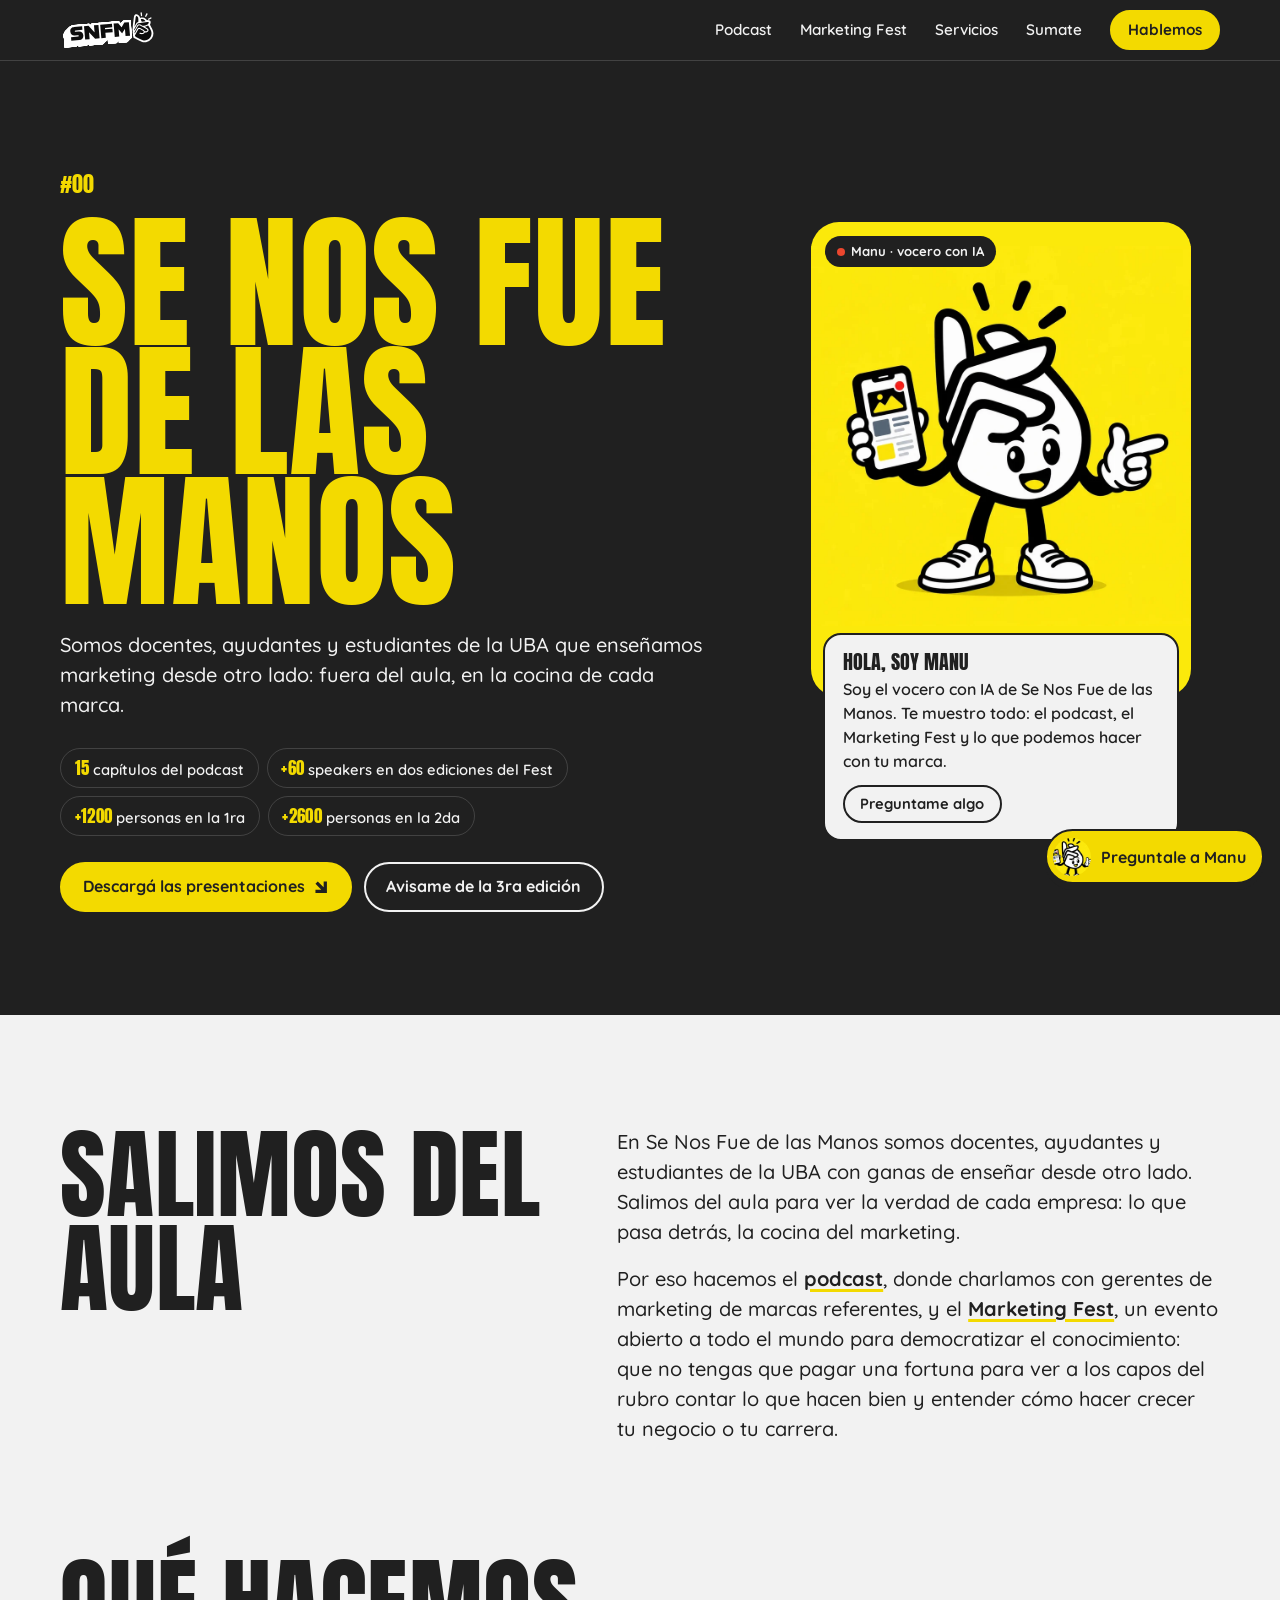
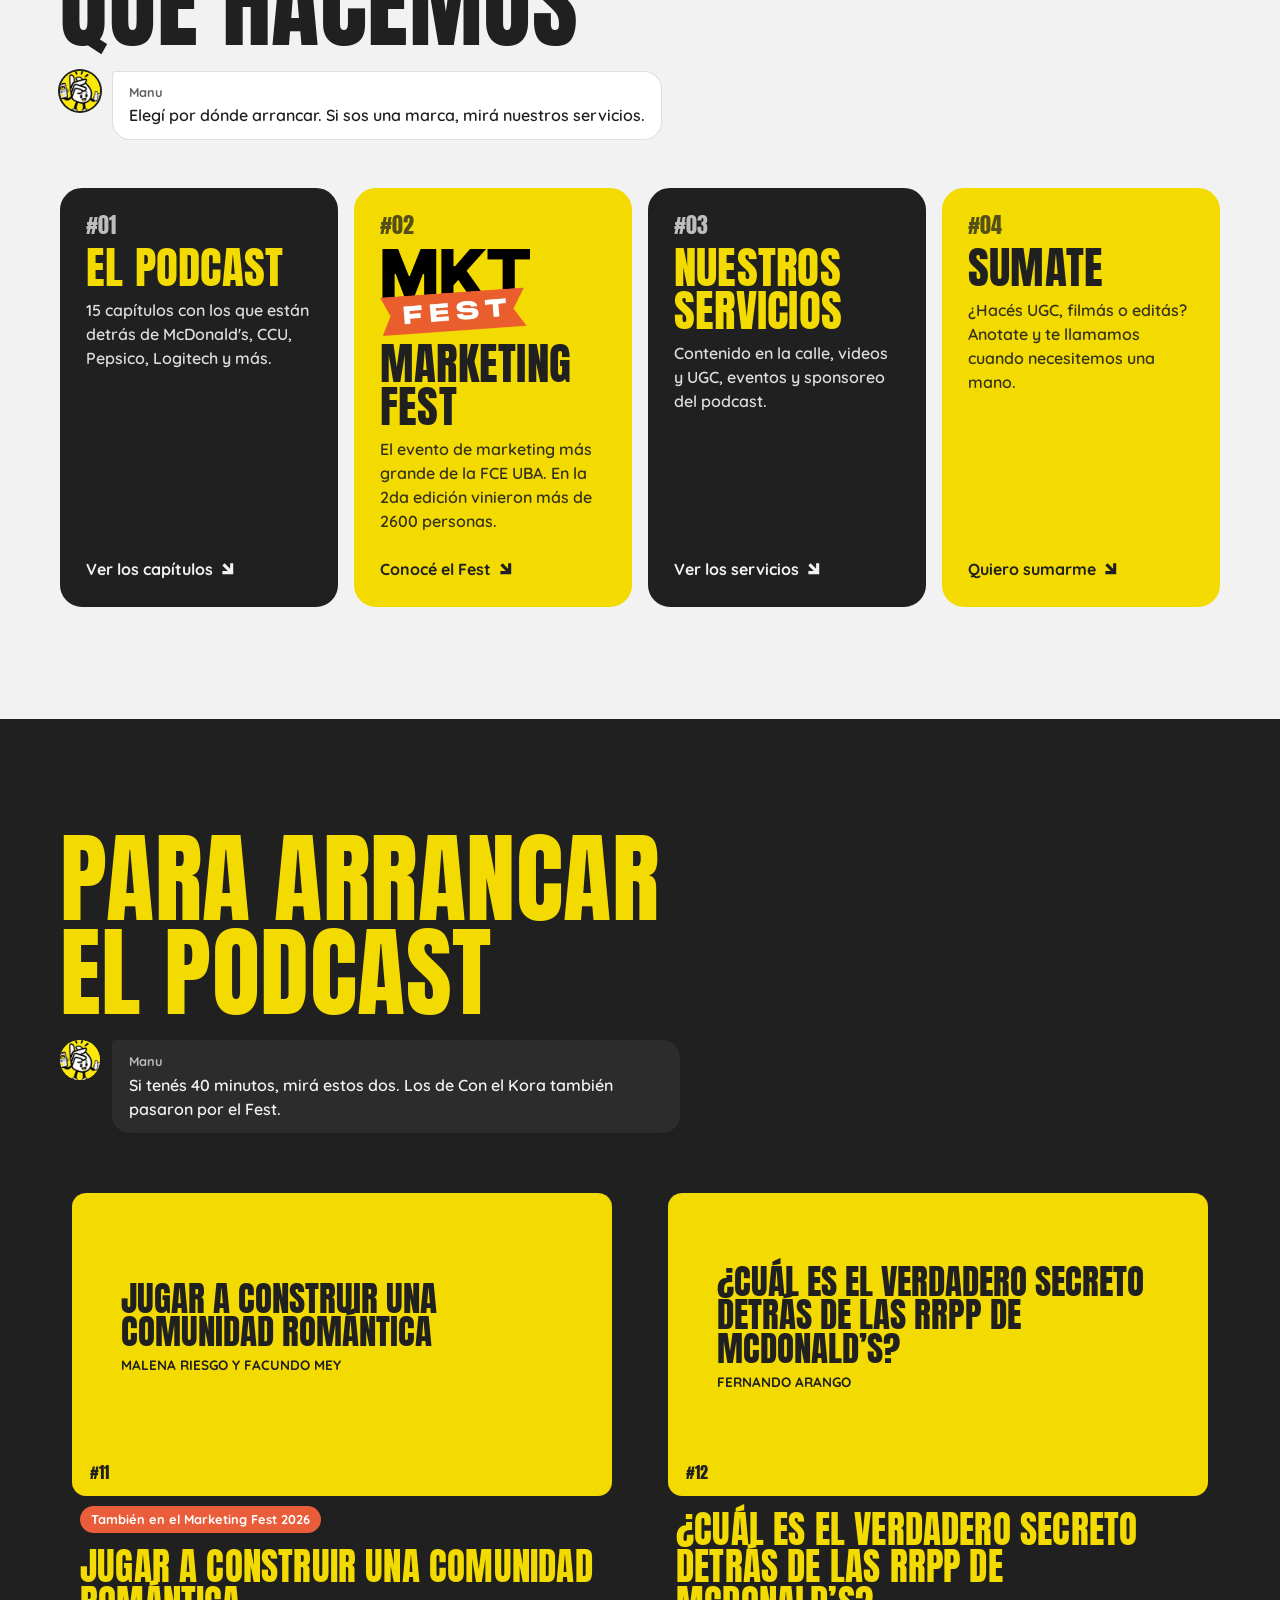
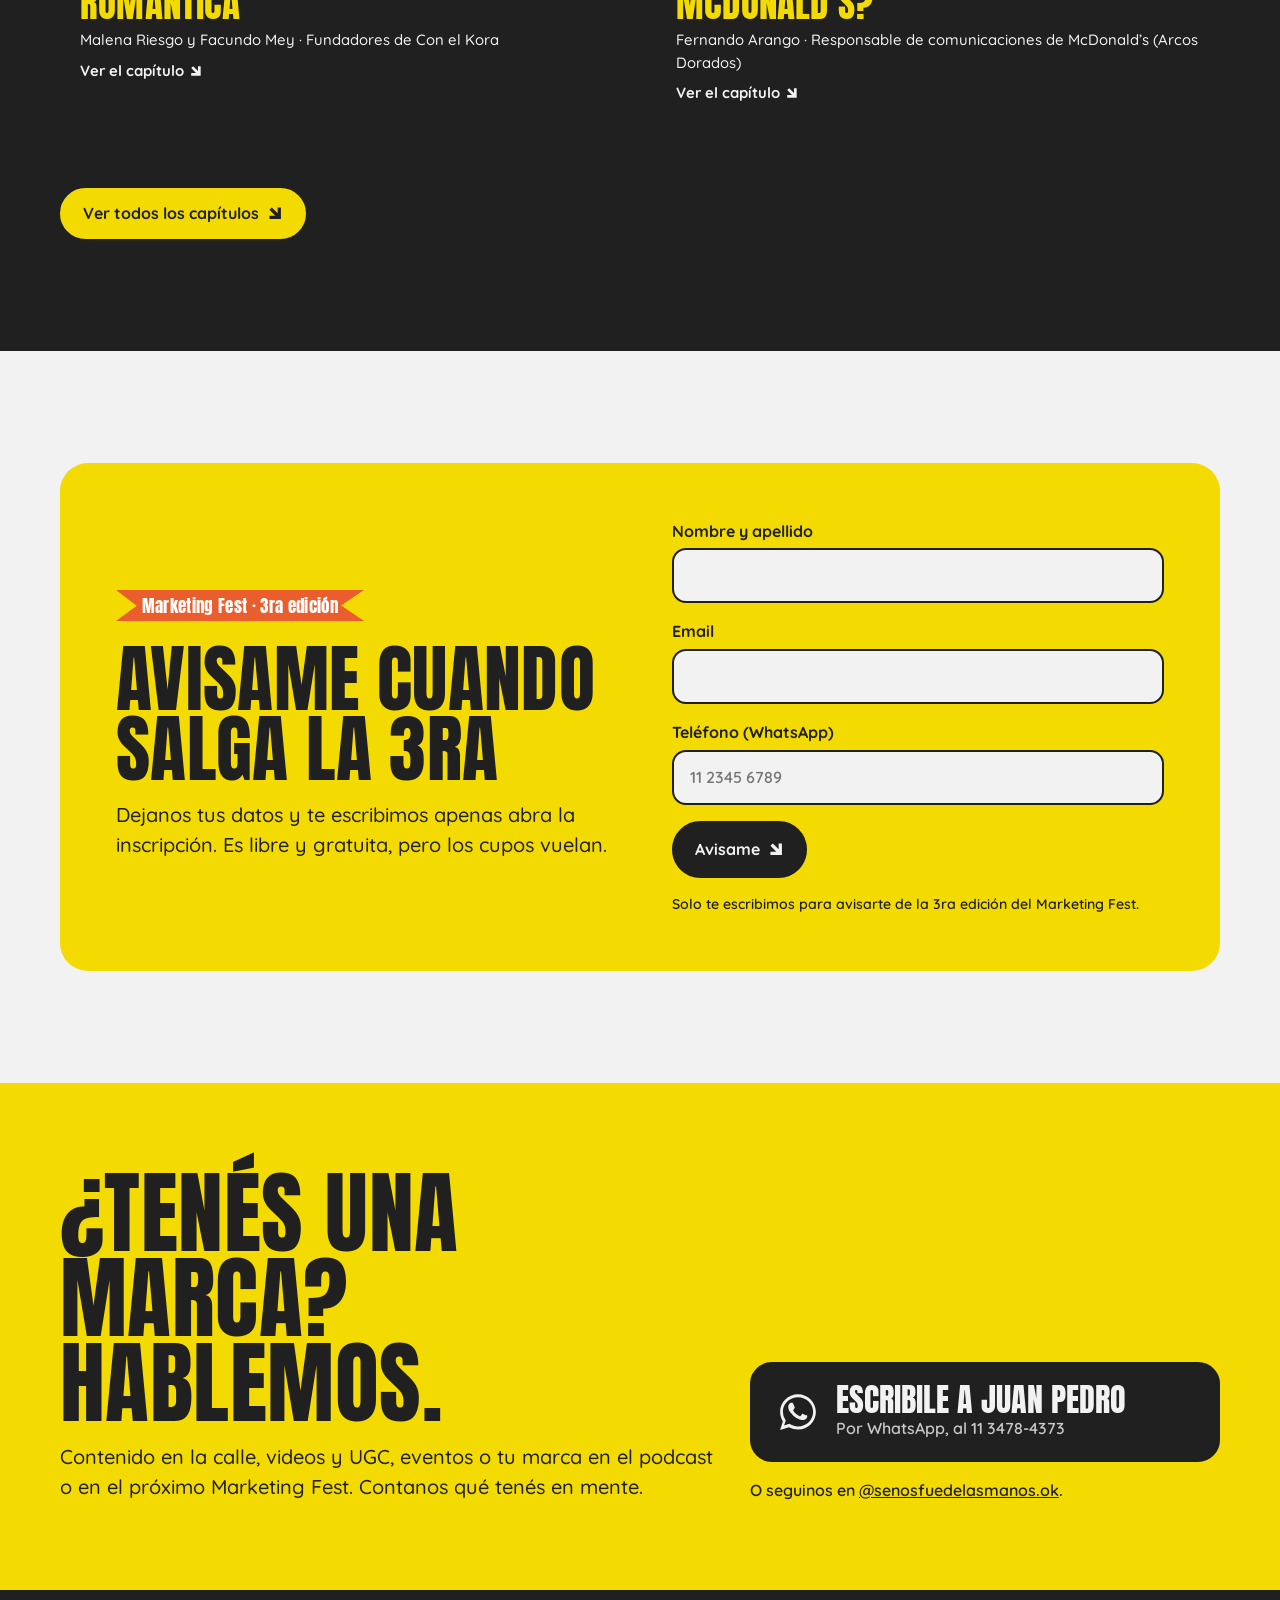
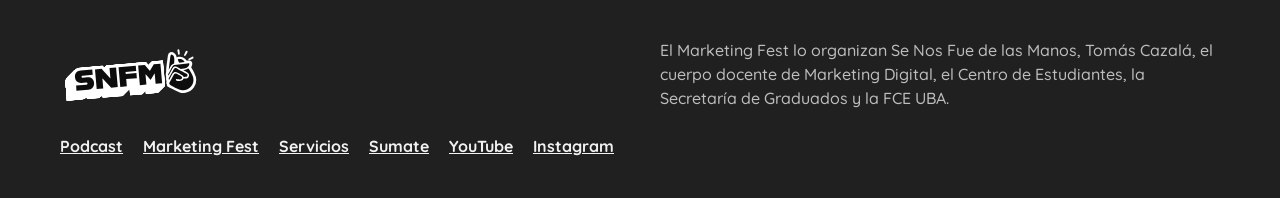
==== index.html @ a0da55f8 "Usar el logo nuevo y los recursos gráficos del Marketing Fest en buena calidad Logo horizontal y com" ====
<!DOCTYPE html>
<html lang="es-AR">
<head>
<!-- Google Tag Manager -->
<script>(function(w,d,s,l,i){w[l]=w[l]||[];w[l].push({'gtm.start':
new Date().getTime(),event:'gtm.js'});var f=d.getElementsByTagName(s)[0],
j=d.createElement(s),dl=l!='dataLayer'?'&l='+l:'';j.async=true;j.src=
'https://www.googletagmanager.com/gtm.js?id='+i+dl;f.parentNode.insertBefore(j,f);
})(window,document,'script','dataLayer','GTM-5Z65GSRG');</script>
<!-- End Google Tag Manager -->
<meta charset="utf-8">
<meta name="viewport" content="width=device-width, initial-scale=1, viewport-fit=cover">
<title>Se Nos Fue de las Manos · Podcast de marketing, Marketing Fest y contenido para marcas</title>
<meta name="description" content="Docentes, ayudantes y estudiantes de la UBA que enseñamos marketing fuera del aula: un podcast con gerentes de marcas referentes, el Marketing Fest libre y gratuito y contenido para marcas. Descargá las presentaciones del Marketing Fest 2026.">
<meta property="og:type" content="website">
<meta property="og:site_name" content="Se Nos Fue de las Manos">
<meta property="og:locale" content="es_AR">
<meta property="og:title" content="Se Nos Fue de las Manos · Podcast de marketing, Marketing Fest y contenido para marcas">
<meta property="og:description" content="Docentes, ayudantes y estudiantes de la UBA que enseñamos marketing fuera del aula: un podcast con gerentes de marcas referentes, el Marketing Fest libre y gratuito y contenido para marcas. Descargá las presentaciones del Marketing Fest 2026.">
<meta property="og:image" content="assets/img/ed1/01.jpg">
<meta name="twitter:card" content="summary_large_image">
<meta name="theme-color" content="#202020">
<link rel="icon" type="image/png" href="favicon.png">
<link rel="apple-touch-icon" href="apple-touch-icon.png">
<link rel="preconnect" href="https://fonts.googleapis.com">
<link rel="preconnect" href="https://fonts.gstatic.com" crossorigin>
<link href="https://fonts.googleapis.com/css2?family=Anton&family=Quicksand:wght@500;600;700&display=swap" rel="stylesheet">
<link rel="stylesheet" href="assets/site.css">
<script type="application/ld+json">{"@context":"https://schema.org","@type":"Organization","name":"Se Nos Fue de las Manos","alternateName":"SNFM","description":"Docentes, ayudantes y estudiantes de la UBA que enseñan marketing fuera del aula: podcast con gerentes de marketing de marcas referentes y el Marketing Fest, libre y gratuito.","sameAs":["https://www.youtube.com/@SeNosFueDeLasManos","https://www.instagram.com/senosfuedelasmanos.ok/"]}</script>
<script>(function(){var m={inscripcion:'descargas','el-fest':'',speakers:'descargas',cronograma:'descargas',preguntas:'',sponsors:'gracias'},h=location.hash.slice(1);
if(h in m){location.replace('marketing-fest/2026/'+(m[h]?'#'+m[h]:''));}else if(h==='primera-edicion'){location.replace('marketing-fest/2025/');}else if(h==='organizan'){location.replace('servicios/eventos/');}})();</script>
</head>
<body>
<!-- Google Tag Manager (noscript) -->
<noscript><iframe src="https://www.googletagmanager.com/ns.html?id=GTM-5Z65GSRG"
height="0" width="0" style="display:none;visibility:hidden"></iframe></noscript>
<!-- End Google Tag Manager (noscript) -->
<header class="nav">
  <div class="wrap">
    <a class="home" href="./" aria-label="Se Nos Fue de las Manos, inicio"><svg class="inv" aria-hidden="true"><use href="assets/icons.svg#snfm"/></svg></a>
    <nav class="nav-links" aria-label="Secciones">
      <a href="podcast/">Podcast</a>
      <div class="dd">
        <a href="marketing-fest/">Marketing Fest</a>
        <div class="dd-menu">
          <a href="marketing-fest/2026/">2da edición<small>27 y 28 de octubre de 2026</small></a>
          <a href="marketing-fest/2025/">1ra edición<small>25 y 26 de septiembre de 2025</small></a>
        </div>
      </div>
      <div class="dd">
        <a href="servicios/">Servicios</a>
        <div class="dd-menu">
          <a href="servicios/contenido-en-la-calle/">Contenido en la calle<small>Preguntas y dinámicas con la gente</small></a>
          <a href="servicios/videos-y-ugc/">Videos y UGC<small>Con nosotros o tu equipo como cara</small></a>
          <a href="servicios/eventos/">Eventos<small>Como el Marketing Fest</small></a>
          <a href="servicios/sponsor-del-podcast/">Sponsoreá el podcast<small>Tu marca en cada capítulo</small></a>
        </div>
      </div>
      <a href="sumate/">Sumate</a>
    </nav>
    <a class="cta" href="https://wa.me/5491134784373?text=%C2%A1Hola%2C%20Juampe!%20%C2%BFC%C3%B3mo%20est%C3%A1s%3F%20Te%20escribo%20desde%20la%20web%20de%20Se%20Nos%20Fue%20de%20las%20Manos%20para%20trabajar%20juntos." target="_blank" rel="noopener" data-wa>Hablemos</a>
  </div>
</header>

<main>
<section class="hero" aria-labelledby="t-hero">
  <div class="wrap">
    <div>
      <p class="num">#00</p>
      <h1 id="t-hero"><span>Se nos fue</span><span>de las manos</span></h1>
      <p class="lead">Somos docentes, ayudantes y estudiantes de la UBA que enseñamos marketing desde otro lado: fuera del aula, en la cocina de cada marca.</p>
      <ul class="chips" aria-label="En números">
        <li><b>15</b>capítulos del podcast</li>
        <li><b>+60</b>speakers en dos ediciones del Fest</li>
        <li><b>+1200</b>personas en la 1ra</li>
        <li><b>+2600</b>personas en la 2da</li>
      </ul>
      <div class="btns">
        <a class="cta" href="marketing-fest/2026/#descargas">Descargá las presentaciones <svg aria-hidden="true"><use href="assets/icons.svg#arr"/></svg></a>
        <a class="ghost" href="#tercera">Avisame de la 3ra edición</a>
      </div>
    </div>
    <figure class="manu" aria-label="Manu, el vocero con IA de Se Nos Fue de las Manos">
      <div class="manu-frame">
        <img class="manu-img" src="assets/img/manu.webp" alt="Manu, una mano ilustrada con gorra y zapatillas, que muestra un celular y señala" width="900" height="900">
        <span class="manu-tag"><i aria-hidden="true"></i>Manu · vocero con IA</span>
      </div>
      <figcaption class="manu-bubble typing">
        <b>Hola, soy Manu</b>
        <p>Soy el vocero con IA de Se Nos Fue de las Manos. Te muestro todo: el podcast, el Marketing Fest y lo que podemos hacer con tu marca.</p>
        <button class="ghost ask" data-ask>Preguntame algo</button>
      </figcaption>
    </figure>
  </div>
</section>

<section class="ch" aria-labelledby="t-quienes">
  <div class="wrap about">
    <h2 id="t-quienes">Salimos del aula</h2>
    <div>
      <p class="lead">En Se Nos Fue de las Manos somos docentes, ayudantes y estudiantes de la UBA con ganas de enseñar desde otro lado. Salimos del aula para ver la verdad de cada empresa: lo que pasa detrás, la cocina del marketing.</p>
      <p class="lead">Por eso hacemos el <a href="podcast/">podcast</a>, donde charlamos con gerentes de marketing de marcas referentes, y el <a href="marketing-fest/">Marketing Fest</a>, un evento abierto a todo el mundo para democratizar el conocimiento: que no tengas que pagar una fortuna para ver a los capos del rubro contar lo que hacen bien y entender cómo hacer crecer tu negocio o tu carrera.</p>
    </div>
  </div>
</section>

<section class="ch" aria-labelledby="t-que" style="padding-top:0">
  <div class="wrap">
    <div class="ch-head">
      <h2 id="t-que">Qué hacemos</h2>
      <div class="says"><span class="av" aria-hidden="true"><img src="assets/img/manu-avatar.webp" alt=""></span><p><b>Manu</b>Elegí por dónde arrancar. Si sos una marca, mirá nuestros servicios.</p></div>
    </div>
    <div class="cards">
      <a class="card" href="podcast/"><div><span class="num">#01</span><h3>El podcast</h3><p>15 capítulos con los que están detrás de McDonald's, CCU, Pepsico, Logitech y más.</p></div><span class="go">Ver los capítulos <svg aria-hidden="true"><use href="assets/icons.svg#arr"/></svg></span></a>
      <a class="card" href="marketing-fest/"><div><span class="num">#02</span><img class="card-logo" src="assets/img/fest/logo-mkt-fest.webp" alt="" aria-hidden="true"><h3>Marketing Fest</h3><p>El evento de marketing más grande de la FCE UBA. En la 2da edición vinieron más de 2600 personas.</p></div><span class="go">Conocé el Fest <svg aria-hidden="true"><use href="assets/icons.svg#arr"/></svg></span></a>
      <a class="card" href="servicios/"><div><span class="num">#03</span><h3>Nuestros servicios</h3><p>Contenido en la calle, videos y UGC, eventos y sponsoreo del podcast.</p></div><span class="go">Ver los servicios <svg aria-hidden="true"><use href="assets/icons.svg#arr"/></svg></span></a>
      <a class="card" href="sumate/"><div><span class="num">#04</span><h3>Sumate</h3><p>¿Hacés UGC, filmás o editás? Anotate y te llamamos cuando necesitemos una mano.</p></div><span class="go">Quiero sumarme <svg aria-hidden="true"><use href="assets/icons.svg#arr"/></svg></span></a>
    </div>
  </div>
</section>

<section class="ch s-ink" aria-labelledby="t-hot">
  <div class="wrap">
    <div class="ch-head">
      <h2 id="t-hot">Para arrancar el podcast</h2>
      <div class="says"><span class="av" aria-hidden="true"><img src="assets/img/manu-avatar.webp" alt=""></span><p><b>Manu</b>Si tenés 40 minutos, mirá estos dos. Los de Con el Kora también pasaron por el Fest.</p></div>
    </div>
    <div class="hot"><a class="ep" href="https://youtu.be/58lgNq7-6qU" target="_blank" rel="noopener" data-ep="11">
  <div class="thumb"><img src="https://i.ytimg.com/vi/58lgNq7-6qU/hqdefault.jpg" alt="" loading="lazy" onerror="this.parentNode.classList.add('nothumb')"><span class="alt"><strong>Jugar a construir una comunidad romántica</strong><span>Malena Riesgo y Facundo Mey</span></span><span class="n">#11</span></div>
  <span class="badge">También en el Marketing Fest 2026</span>
  <h3>Jugar a construir una comunidad romántica</h3>
  <p>Malena Riesgo y Facundo Mey · Fundadores de Con el Kora</p>
  <span class="go">Ver el capítulo <svg aria-hidden="true"><use href="assets/icons.svg#arr"/></svg></span>
</a>
<a class="ep" href="https://youtu.be/z7KLrqzyUEk" target="_blank" rel="noopener" data-ep="12">
  <div class="thumb"><img src="https://i.ytimg.com/vi/z7KLrqzyUEk/hqdefault.jpg" alt="" loading="lazy" onerror="this.parentNode.classList.add('nothumb')"><span class="alt"><strong>¿Cuál es el verdadero secreto detrás de las RRPP de McDonald’s?</strong><span>Fernando Arango</span></span><span class="n">#12</span></div>
  
  <h3>¿Cuál es el verdadero secreto detrás de las RRPP de McDonald’s?</h3>
  <p>Fernando Arango · Responsable de comunicaciones de McDonald’s (Arcos Dorados)</p>
  <span class="go">Ver el capítulo <svg aria-hidden="true"><use href="assets/icons.svg#arr"/></svg></span>
</a></div>
    <div class="btns"><a class="cta" href="podcast/">Ver todos los capítulos <svg aria-hidden="true"><use href="assets/icons.svg#arr"/></svg></a></div>
  </div>
</section>
<section class="ch aviso-wrap" id="tercera" aria-labelledby="t-tercera">
  <div class="wrap">
    <div class="aviso">
      <div>
        <p class="num ribbon">Marketing Fest · 3ra edición</p>
        <h2 id="t-tercera">Avisame cuando salga la 3ra</h2>
        <p class="lead">Dejanos tus datos y te escribimos apenas abra la inscripción. Es libre y gratuita, pero los cupos vuelan.</p>
      </div>
      <form class="aviso-form" data-aviso="https://n8n.dtcomunicacion.com/webhook/preinscripcion-mkt-fest" data-hook="https://n8n.dtcomunicacion.com/webhook/formularios-snfm" novalidate>
        <div class="f"><label for="tercera-n">Nombre y apellido</label><input id="tercera-n" name="nombre" autocomplete="name" required></div>
        <div class="f"><label for="tercera-e">Email</label><input id="tercera-e" name="email" type="email" autocomplete="email" required></div>
        <div class="f"><label for="tercera-t">Teléfono (WhatsApp)</label><input id="tercera-t" name="whatsapp" type="tel" inputmode="tel" autocomplete="tel" placeholder="11 2345 6789" required></div>
        <p class="err" role="alert"></p>
        <button class="cta ink" type="submit">Avisame <svg aria-hidden="true"><use href="assets/icons.svg#arr"/></svg></button>
        <p class="fine">Solo te escribimos para avisarte de la 3ra edición del Marketing Fest.</p>
      </form>
      <div class="aviso-ok" hidden tabindex="-1"></div>
    </div>
  </div>
</section>
<section class="band s-y" aria-labelledby="t-hab">
  <div class="wrap talk-to">
    <div class="ch-head" style="margin:0">
      <h2 id="t-hab">¿Tenés una marca? Hablemos.</h2>
      <p class="lead">Contenido en la calle, videos y UGC, eventos o tu marca en el podcast o en el próximo Marketing Fest. Contanos qué tenés en mente.</p>
    </div>
    <div>
      <a class="wa" href="https://wa.me/5491134784373?text=%C2%A1Hola%2C%20Juampe!%20%C2%BFC%C3%B3mo%20est%C3%A1s%3F%20Te%20escribo%20desde%20la%20web%20de%20Se%20Nos%20Fue%20de%20las%20Manos%20para%20trabajar%20juntos." target="_blank" rel="noopener" data-wa>
        <svg class="w" aria-hidden="true"><use href="assets/icons.svg#wa"/></svg>
        <div><strong>Escribile a Juan Pedro</strong><span>Por WhatsApp, al 11 3478-4373</span></div>
      </a>
      <p class="also">O seguinos en <a href="https://www.instagram.com/senosfuedelasmanos.ok/" target="_blank" rel="noopener">@senosfuedelasmanos.ok</a>.</p>
    </div>
  </div>
</section>
</main>

<footer class="foot">
  <div class="wrap">
    <svg class="logo inv" aria-label="Se Nos Fue de las Manos" role="img"><use href="assets/icons.svg#snfm"/></svg>
    <p>El Marketing Fest lo organizan Se Nos Fue de las Manos, Tomás Cazalá, el cuerpo docente de Marketing Digital, el Centro de Estudiantes, la Secretaría de Graduados y la FCE UBA.</p>
    <nav aria-label="Más">
      <a href="podcast/">Podcast</a>
      <a href="marketing-fest/">Marketing Fest</a>
      <a href="servicios/">Servicios</a>
      <a href="sumate/">Sumate</a>
      <a href="https://www.youtube.com/@SeNosFueDeLasManos" target="_blank" rel="noopener">YouTube</a>
      <a href="https://www.instagram.com/senosfuedelasmanos.ok/" target="_blank" rel="noopener">Instagram</a>
    </nav>
  </div>
</footer>

<button class="ask-fab" data-ask aria-haspopup="dialog"><span class="av" aria-hidden="true"><img src="assets/img/manu-avatar.webp" alt=""></span>Preguntale a Manu</button>
<dialog class="chat" id="chat" aria-labelledby="chat-t">
  <div class="chat-h">
    <span class="av" aria-hidden="true"><img src="assets/img/manu-avatar.webp" alt=""></span>
    <div><b id="chat-t">Manu</b><small>Vocero con IA de SNFM</small></div>
    <button data-close aria-label="Cerrar">×</button>
  </div>
  <div class="chat-log" id="chat-log" aria-live="polite"></div>
  <div class="chat-q" id="chat-q"></div>
</dialog>
<script>window.QA=[{"q":"¿Dónde bajo las presentaciones del Fest?","a":"Están en <a href=\"marketing-fest/2026/#descargas\">la página de la 2da edición</a>, separadas por día. Tocá \"Descargar PDF\" en la charla que quieras."},{"q":"¿Cuándo es la 3ra edición del Fest?","a":"Todavía no tiene fecha. Dejá tus datos en <a href=\"marketing-fest/#tercera\">Avisame cuando salga la 3ra</a> y te escribimos apenas abra la inscripción."},{"q":"¿Dónde veo el podcast?","a":"En nuestro <a href=\"https://www.youtube.com/@SeNosFueDeLasManos\" target=\"_blank\" rel=\"noopener\">canal de YouTube</a>. Si no sabés por cuál arrancar, andá por el de Con el Kora o el de McDonald's. Están todos en <a href=\"podcast/\">la página del podcast</a>."},{"q":"Tengo una marca, ¿qué pueden hacer conmigo?","a":"Mirá <a href=\"servicios/\">nuestros servicios</a>: <a href=\"servicios/contenido-en-la-calle/\">Contenido en la calle</a>, <a href=\"servicios/videos-y-ugc/\">videos y UGC</a> con nosotros o alguien de tu equipo como cara, <a href=\"servicios/eventos/\">eventos</a> como el Marketing Fest y tu marca en el podcast."},{"q":"¿Cómo me sumo a Se Nos Fue?","a":"Anotate en <a href=\"sumate/\">Sumate</a> y contanos en qué podés ayudar. Ojo: no es remunerado, lo hacemos por amor al marketing."},{"q":"¿Mi marca puede ser sponsor del podcast?","a":"¡Sí! Sponsorear solo el podcast sale 2.000 USD. Mirá <a href=\"servicios/sponsor-del-podcast/\">qué incluye</a> o escribile directo a Juan Pedro por <a href=\"https://wa.me/5491134784373?text=%C2%A1Hola%2C%20Juampe!%20%C2%BFC%C3%B3mo%20est%C3%A1s%3F%20Te%20escribo%20desde%20la%20web%20de%20Se%20Nos%20Fue%20de%20las%20Manos%20porque%20quiero%20que%20mi%20marca%20sea%20sponsor%20del%20podcast.\" target=\"_blank\" rel=\"noopener\">WhatsApp</a>."},{"q":"¿Puedo hacer un capítulo del podcast sin ser sponsor?","a":"¡Sí, y es gratis! Proponé tu capítulo en <a href=\"podcast/#invitado\">Vení al podcast</a>."},{"q":"¿Cómo hago para ser speaker en el Fest?","a":"Es gratis. Contanos tu propuesta de valor (qué se lleva la gente de tu charla) en <a href=\"marketing-fest/#speaker\">Sé speaker en el Marketing Fest</a>."},{"q":"¿Cómo sumo mi marca como sponsor de la 3ra edición?","a":"Dejanos tus datos en <a href=\"marketing-fest/#sponsor-3ra\">Sumá tu marca como sponsor</a> y te mandamos las opciones."},{"q":"¿Cuánto sale?","a":"Depende de la idea. Escribile a Juan Pedro por <a href=\"https://wa.me/5491134784373?text=%C2%A1Hola%2C%20Juampe!%20%C2%BFC%C3%B3mo%20est%C3%A1s%3F%20Te%20escribo%20desde%20la%20web%20de%20Se%20Nos%20Fue%20de%20las%20Manos%20para%20trabajar%20juntos.\" target=\"_blank\" rel=\"noopener\">WhatsApp</a>, contale qué tenés en mente y te pasa una propuesta."},{"q":"¿Quién sos?","a":"Soy Manu, el vocero con IA de Se Nos Fue de las Manos. Te ayudo a encontrar lo que buscás en la web. Para algo más, te paso con el equipo."}];</script>
<script src="assets/site.js" defer></script>
</body>
</html>
---- assets/site.css ----
:root{
  --y:#F3DA00; --cream:#E4E4A8; --ink:#202020; --paper:#F2F2F2;
  --orange:#F9A900; --red:#EB462E; --purple:#A68ADE; --cyan:#44BDDE; --green:#2EA866; --fest:#E95D3A;
  --display:'Anton', Impact, 'Arial Narrow Bold', sans-serif;
  --body:'Quicksand', 'Trebuchet MS', system-ui, sans-serif;
  /* superficies que cambian con el tema */
  --bg:#F2F2F2; --fg:#202020; --muted:#5b5b5b; --line:rgba(32,32,32,.14); --card:#ffffff; --deep:#202020; --deep-fg:#F2F2F2; --deep-muted:#bdbdbd; --deep-line:rgba(242,242,242,.16);
  --gut:max(16px, env(safe-area-inset-left,0px));
  --gut-r:max(16px, env(safe-area-inset-right,0px));
}
@media (prefers-color-scheme: dark){
  :root:not([data-theme="light"]){
    --bg:#171717; --fg:#F2F2F2; --muted:#b4b4b4; --line:rgba(242,242,242,.14); --card:#222222; --deep:#0d0d0d; --deep-line:rgba(242,242,242,.12);
  }
}
:root[data-theme="dark"]{
  --bg:#171717; --fg:#F2F2F2; --muted:#b4b4b4; --line:rgba(242,242,242,.14); --card:#222222; --deep:#0d0d0d; --deep-line:rgba(242,242,242,.12);
}
*,*::before,*::after{box-sizing:border-box}
html{-webkit-text-size-adjust:100%;scroll-behavior:smooth;scroll-padding-top:72px}
@media (prefers-reduced-motion: reduce){html{scroll-behavior:auto}*{transition:none!important;animation:none!important}}
body{margin:0;background:var(--bg);color:var(--fg);font-family:var(--body);font-weight:500;line-height:1.5;overflow-x:hidden}
img,svg,video{max-width:100%;display:block}
a{color:inherit}
button{font:inherit;color:inherit}
:focus-visible{outline:3px solid var(--y);outline-offset:3px}
.s-y :focus-visible{outline-color:var(--ink)}
.sr{position:absolute;width:1px;height:1px;overflow:hidden;clip:rect(0 0 0 0);white-space:nowrap}
.inv{filter:invert(1)}
.wrap{max-width:1240px;margin:0 auto;padding-left:var(--gut);padding-right:var(--gut-r)}
@media (min-width:700px){.wrap{padding-left:max(40px,var(--gut));padding-right:max(40px,var(--gut-r))}}
h1,h2,h3{font-family:var(--display);font-weight:400;text-transform:uppercase;line-height:.95;letter-spacing:.005em;margin:0}

/* ---------- botones ---------- */
.cta{display:inline-flex;align-items:center;gap:.6rem;padding:.9rem 1.3rem;border-radius:999px;background:var(--y);color:var(--ink);font-weight:700;text-decoration:none;border:2px solid var(--y);line-height:1.1}
.cta svg{width:.9em;height:.9em;flex:none}
.cta:hover{background:transparent;color:inherit}
.cta.ink{background:var(--ink);border-color:var(--ink);color:var(--paper)}
.cta.ink:hover{background:transparent;color:var(--ink)}
.ghost{display:inline-flex;align-items:center;gap:.6rem;padding:.9rem 1.3rem;border-radius:999px;border:2px solid currentColor;font-weight:700;text-decoration:none;line-height:1.1;background:none;cursor:pointer}
.ghost svg{width:.9em;height:.9em}
.ghost:hover{background:var(--y);border-color:var(--y);color:var(--ink)}
.btns{display:flex;flex-wrap:wrap;gap:.75rem;margin-top:1.6rem}

/* ---------- nav ---------- */
.nav{position:sticky;top:0;z-index:20;background:var(--deep);color:var(--deep-fg);padding-top:env(safe-area-inset-top,0px);border-bottom:1px solid var(--deep-line)}
.nav .wrap{display:flex;align-items:center;gap:1rem;min-height:60px}
.nav .home{display:block;flex:none}
.nav .home svg{width:96px;height:48px}
.nav-links{display:flex;gap:.25rem;margin-left:auto;overflow-x:auto;scrollbar-width:none}
.nav-links::-webkit-scrollbar{display:none}
.nav-links a{padding:.5rem .75rem;border-radius:999px;text-decoration:none;font-weight:600;white-space:nowrap;font-size:.95rem}
.nav-links a:hover{background:rgba(242,242,242,.1)}
.nav .cta{padding:.6rem 1rem;font-size:.95rem;flex:none}
.nav .cta:hover{color:var(--deep-fg)}
@media (max-width:860px){
  .nav .wrap{flex-wrap:wrap;gap:0 .75rem;padding-top:.35rem;padding-bottom:.35rem}
  .nav .cta{margin-left:auto}
  .nav-links{order:3;width:100%;margin:0 calc(-1 * var(--gut-r)) 0 -.75rem;padding-bottom:.2rem}
}

/* ---------- capítulos (secciones) ---------- */
.ch{padding:clamp(56px,9vw,112px) 0}
.s-ink{background:var(--deep);color:var(--deep-fg)}
.s-y{background:var(--y);color:var(--ink)}
.ch-head{display:grid;gap:1rem;margin-bottom:clamp(28px,4vw,48px)}
.num{font-family:var(--display);font-size:1.4rem;line-height:1;color:var(--y)}
.s-y .num{color:var(--ink)}
.ch-head h2{font-size:clamp(2.8rem,8vw,6.2rem);max-width:14ch}
.s-ink h2,.s-ink h3{color:var(--y)}
.lead{font-size:clamp(1.05rem,1.6vw,1.25rem);max-width:60ch;margin:0}
.s-ink .lead{color:var(--deep-fg)}

/* lo que dice Manu en cada capítulo */
.says{display:flex;align-items:flex-start;gap:.75rem;max-width:62ch;margin:.25rem 0 0}
.says .av{width:40px;height:40px;flex:none}
.says p{margin:0;padding:.7rem 1rem;border-radius:4px 18px 18px 18px;background:var(--card);color:var(--fg);font-weight:600;border:1px solid var(--line)}
.s-ink .says p{background:#2c2c2c;color:var(--deep-fg);border-color:transparent}
.s-y .says p{background:var(--ink);color:var(--paper);border-color:transparent}
.says b{display:block;font-size:.8rem;font-weight:700;opacity:.7;margin-bottom:.1rem}
.av{border-radius:50%;background:var(--y);color:var(--ink);display:grid;place-items:center;font-family:var(--display);font-size:1.25rem;overflow:hidden;box-shadow:0 0 0 2px var(--ink)}
.av img{width:100%;height:100%;object-fit:cover}
.s-y .av{background:var(--paper)}

/* ---------- hero ---------- */
.hero{background:var(--deep);color:var(--deep-fg);padding:clamp(40px,7vw,96px) 0 clamp(56px,8vw,104px);overflow:hidden}
.hero .wrap{display:grid;gap:clamp(32px,5vw,64px);align-items:center}
@media (min-width:900px){.hero .wrap{grid-template-columns:1.35fr .9fr}}
.hero h1{color:var(--y);font-size:clamp(3.6rem,11.5vw,9.4rem);line-height:.88}
.hero h1 span{display:block}
.hero .lead{margin-top:1.5rem;color:var(--deep-fg)}
.chips{display:flex;flex-wrap:wrap;gap:.5rem;margin:1.75rem 0 0;padding:0;list-style:none}
.chips li{border:1px solid var(--deep-line);border-radius:999px;padding:.4rem .85rem;font-weight:600;font-size:.92rem}
.chips b{color:var(--y);font-family:var(--display);font-weight:400;font-size:1.05rem;letter-spacing:.02em;margin-right:.25rem}
.hero .ghost{color:var(--deep-fg)}

.manu{position:relative;justify-self:center;width:min(100%,380px);margin:0}
@media (max-width:899px){.manu{width:min(100%,320px)}.manu-frame{aspect-ratio:4/5}}
.manu-frame{position:relative;aspect-ratio:9/14;border-radius:28px;background:var(--y);overflow:hidden;color:var(--ink)}
.manu-frame video,.manu-frame img{position:absolute;inset:0;width:100%;height:100%;object-fit:cover}
.manu-mono{position:absolute;inset:0;display:grid;place-items:center}
.manu-mono span{font-family:var(--display);font-size:clamp(10rem,30vw,15rem);line-height:1;transform:translateY(-6%)}
.manu-tag{position:absolute;left:14px;top:14px;display:flex;gap:.4rem;align-items:center;background:var(--ink);color:var(--paper);border-radius:999px;padding:.35rem .75rem;font-size:.82rem;font-weight:700}
.manu-tag i{width:8px;height:8px;border-radius:50%;background:var(--red)}
.manu-sound{position:absolute;right:14px;top:14px;border:0;border-radius:999px;background:var(--ink);color:var(--paper);padding:.35rem .75rem;font-size:.82rem;font-weight:700;cursor:pointer}
.manu-bubble{position:relative;margin:-64px 12px 0;padding:1rem 1.15rem;background:var(--paper);color:var(--ink);border-radius:18px;border:2px solid var(--ink);font-weight:600}
.manu-bubble b{display:block;font-family:var(--display);font-weight:400;font-size:1.25rem;text-transform:uppercase;line-height:1.05;margin-bottom:.3rem}
.manu-bubble p{margin:0}
.manu-bubble small{display:block;margin-top:.5rem;color:#5b5b5b;font-weight:600}
.manu-bubble .ask{color:var(--ink);margin-top:.75rem;padding:.55rem .95rem;font-size:.92rem;border-color:var(--ink)}
.typing p{clip-path:inset(0 100% 0 0);animation:type 1.1s .35s steps(28,end) forwards}
@keyframes type{to{clip-path:inset(0 0 0 0)}}

/* ---------- podcast ---------- */
.thumb{position:relative;aspect-ratio:16/9;border-radius:14px;overflow:hidden;background:var(--ink)}
.thumb img{width:100%;height:100%;object-fit:cover;transition:transform .35s ease}
.thumb .n{position:absolute;left:10px;bottom:10px;background:var(--y);color:var(--ink);font-family:var(--display);padding:.15rem .5rem;border-radius:6px;font-size:1rem}
.thumb.fake{display:flex;flex-direction:column;justify-content:center;padding:8% 9% 14%;background:var(--y);color:var(--ink)}
.thumb.fake strong{font-family:var(--display);font-weight:400;text-transform:uppercase;font-size:clamp(1.4rem,3.2vw,2.2rem);line-height:.95}
.thumb.fake span{margin-top:.4rem;font-weight:700;font-size:.85rem;text-transform:uppercase}
.ep{display:block;text-decoration:none}
.ep:hover .thumb img{transform:scale(1.04)}
.ep h3{font-family:var(--body);text-transform:none;font-weight:700;font-size:1.05rem;line-height:1.3;margin:.8rem 0 .2rem}
.ep p{margin:0;color:var(--muted);font-size:.93rem}
.ep .go{display:inline-flex;align-items:center;gap:.4rem;margin-top:.5rem;font-weight:700;font-size:.93rem}
.ep .go svg{width:.8em;height:.8em}
.hot{display:grid;gap:clamp(20px,3vw,32px);margin-bottom:clamp(40px,5vw,64px)}
@media (min-width:800px){.hot{grid-template-columns:1fr 1fr}}
.hot .ep{background:var(--ink);color:var(--paper);border-radius:20px;padding:12px 12px 20px}
.hot .ep h3{font-family:var(--display);font-weight:400;text-transform:uppercase;font-size:clamp(1.6rem,3vw,2.3rem);line-height:1;color:var(--y);margin:1rem 8px .4rem}
.hot .ep p,.hot .ep .go{margin-left:8px;margin-right:8px;color:var(--paper)}
.hot .badge{display:inline-block;margin:.6rem 8px 0;background:var(--fest);color:#fff;border-radius:999px;padding:.25rem .7rem;font-size:.8rem;font-weight:700}
.eps{display:grid;gap:28px 20px;grid-template-columns:repeat(auto-fill,minmax(240px,1fr))}
.pod-foot{display:flex;flex-wrap:wrap;gap:1rem 2rem;align-items:center;justify-content:space-between;margin-top:clamp(40px,5vw,64px);padding-top:28px;border-top:1px solid var(--line)}
.pod-foot p{margin:0;color:var(--muted);max-width:50ch}

/* ---------- Marketing Fest 2026 ---------- */
.fest-top{display:grid;gap:2rem;align-items:end}
@media (min-width:900px){.fest-top{grid-template-columns:1.2fr 1fr}}
.mf-logo{width:min(320px,80%);margin-bottom:1rem}
.facts{display:grid;grid-template-columns:repeat(2,1fr);gap:1px;background:var(--deep-line);border:1px solid var(--deep-line);border-radius:16px;overflow:hidden;margin:0}
.facts div{background:var(--deep);padding:1.1rem 1.2rem}
.facts dt{font-family:var(--display);font-size:clamp(1.8rem,4vw,2.6rem);color:var(--y);line-height:1}
.facts dd{margin:.3rem 0 0;color:var(--deep-muted);font-weight:600}
.dl-head{display:flex;flex-wrap:wrap;gap:1rem;align-items:end;justify-content:space-between;margin:clamp(48px,7vw,88px) 0 1.25rem}
.dl-head h3{font-size:clamp(2rem,5vw,3.4rem)}
.tabs{display:flex;gap:.4rem;padding:4px;border-radius:999px;border:1px solid var(--deep-line)}
.tabs button{border:0;background:none;border-radius:999px;padding:.55rem 1.1rem;font-weight:700;cursor:pointer;color:var(--deep-fg)}
.tabs button[aria-selected="true"]{background:var(--y);color:var(--ink)}
.talks{list-style:none;margin:0;padding:0;border-top:1px solid var(--deep-line)}
.talk{display:grid;grid-template-columns:64px 1fr;gap:.4rem 1rem;padding:1.1rem 0;border-bottom:1px solid var(--deep-line);align-items:center}
@media (min-width:860px){.talk{grid-template-columns:72px auto 1fr auto;gap:1.25rem}}
.talk time{font-family:var(--display);font-size:1.35rem;color:var(--y)}
.faces{display:flex}
.faces img{width:52px;height:52px;border-radius:50%;object-fit:cover;object-position:50% 20%;background:var(--fest);border:2px solid var(--deep)}
.faces img+img{margin-left:-14px}
@media (max-width:859px){.faces{display:none}}
.talk-t{min-width:0}
.talk-t strong{display:block;font-weight:700;font-size:1.05rem;line-height:1.3}
.talk-t span{display:block;color:var(--deep-muted);font-size:.93rem}
.talk-t em{display:block;font-style:normal;margin-top:.2rem}
.talk-t .k{display:inline-block;font-size:.78rem;font-weight:700;color:var(--ink);background:var(--cream);border-radius:999px;padding:.1rem .55rem;margin-bottom:.3rem}
.talk-a{grid-column:2;display:flex;flex-wrap:wrap;gap:.5rem}
@media (min-width:860px){.talk-a{grid-column:auto;justify-content:flex-end}}
.talk-a a{display:inline-flex;align-items:center;gap:.45rem;padding:.6rem .95rem;border-radius:999px;font-weight:700;font-size:.92rem;text-decoration:none;white-space:nowrap}
.talk-a a svg{width:.8em;height:.8em}
.talk-a .pdf{background:var(--y);color:var(--ink)}
.talk-a .pdf:hover{background:var(--paper)}
.talk-a .yt{border:1.5px solid var(--deep-line)}
.talk-a .yt:hover{border-color:var(--y);color:var(--y)}
.talk-a .soon{color:var(--deep-muted);font-size:.9rem;font-weight:600;padding:.6rem 0}
.talk.pause{grid-template-columns:64px 1fr;color:var(--deep-muted);padding:.65rem 0}
@media (min-width:860px){.talk.pause{grid-template-columns:72px 1fr}}
.talk.pause time{color:var(--deep-muted);font-size:1.1rem}
.gal{display:grid;gap:10px;grid-template-columns:repeat(auto-fill,minmax(220px,1fr));margin:0}
.gal figure{margin:0;border-radius:12px;overflow:hidden;background:#333;aspect-ratio:4/3}
.gal img{width:100%;height:100%;object-fit:cover}
.thanks{margin-top:clamp(48px,7vw,88px);display:grid;gap:2rem}
.thanks h3{font-size:clamp(1.8rem,4vw,2.6rem)}
.logo-row{display:flex;flex-wrap:wrap;gap:10px;margin-top:.9rem}
.logo-row>*{display:grid;place-items:center;background:#fff;border-radius:12px;padding:12px 18px;min-height:76px;min-width:120px;flex:1 1 150px;max-width:240px;text-decoration:none;color:var(--ink)}
.logo-row img{max-height:52px;width:auto;object-fit:contain}
.logo-row.main>*{min-height:110px;flex-basis:240px;max-width:340px}
.logo-row.main img{max-height:72px}
.logo-row .wm{font-family:var(--display);font-size:1.3rem;text-transform:uppercase}
.logo-row .tag{display:block;font-size:.72rem;font-weight:700;margin-bottom:.35rem;color:var(--fest)}
.label{font-weight:700;margin:0;color:var(--deep-muted)}
.ch:not(.s-ink) .label{color:var(--muted)}

/* ---------- Marketing Fest 2025 ---------- */
.ed1{display:grid;gap:clamp(28px,4vw,56px)}
@media (min-width:900px){.ed1{grid-template-columns:minmax(260px,360px) 1fr;align-items:start}}
.ed1 video{width:100%;border-radius:18px;aspect-ratio:9/16;object-fit:cover;background:#000}
.ed1 figcaption{margin-top:.6rem;color:var(--muted);font-size:.93rem}
.stats{display:flex;flex-wrap:wrap;gap:1.5rem 2.5rem;margin:0 0 2rem}
.stats div b{display:block;font-family:var(--display);font-weight:400;font-size:clamp(2.6rem,6vw,4.4rem);line-height:1}
.stats div span{font-weight:600;color:var(--muted)}
.ed1 .gal figure{background:var(--line)}

/* ---------- calle ---------- */
.reel-hot{display:grid;gap:clamp(24px,4vw,56px);align-items:center;margin-bottom:clamp(40px,5vw,64px)}
@media (min-width:900px){.reel-hot{grid-template-columns:minmax(326px,420px) 1fr}}
.reel-hot ul{margin:0;padding:0;list-style:none;display:grid;gap:.9rem}
.reel-hot li{display:grid;grid-template-columns:auto 1fr;gap:.8rem;align-items:start;font-weight:600;font-size:1.05rem}
.reel-hot li svg{width:1.1rem;height:1.1rem;margin-top:.25rem}
.reels{display:flex;gap:16px;overflow-x:auto;scroll-snap-type:x mandatory;padding:4px 0 16px;margin:0 calc(-1 * var(--gut-r)) 0 0;scrollbar-color:var(--ink) transparent}
.reels>div{flex:0 0 min(340px,82vw);scroll-snap-align:start}
.ig{position:relative;background:#fff;border-radius:16px;overflow:hidden;min-height:420px;border:2px solid var(--ink)}
.ig .instagram-media{margin:0!important;min-width:0!important;width:100%!important;max-width:none!important;border:0!important;border-radius:0!important;box-shadow:none!important}
.ig-fallback{position:absolute;inset:0;display:flex;flex-direction:column;justify-content:flex-end;gap:.4rem;padding:1.25rem;text-decoration:none;color:var(--ink);background:linear-gradient(160deg,#fff 30%,var(--cream))}
.ig-fallback strong{font-family:var(--display);font-weight:400;font-size:1.8rem;text-transform:uppercase;line-height:1}
.ig.ready .ig-fallback{display:none}
.reels-nav{display:flex;gap:.5rem;justify-content:flex-end;margin-bottom:.75rem}
.reels-nav button{width:44px;height:44px;border-radius:50%;border:2px solid var(--ink);background:none;cursor:pointer;display:grid;place-items:center}
.reels-nav button svg{width:14px;height:14px}
.reels-nav .prev svg{transform:rotate(135deg)}
.reels-nav .next svg{transform:rotate(-45deg)}
.reels-nav button:hover{background:var(--ink);color:var(--y)}

/* ---------- videos y UGC ---------- */
.svc{display:grid;gap:16px;grid-template-columns:repeat(auto-fit,minmax(260px,1fr))}
.svc article{background:var(--card);border:1px solid var(--line);border-radius:20px;padding:1.5rem}
.svc h3{font-size:clamp(1.7rem,3vw,2.2rem);margin-bottom:.6rem}
.svc p{margin:0;color:var(--muted)}
.svc .who{background:var(--y);border-color:var(--y);color:var(--ink)}
.svc ul{margin:0;padding:0;list-style:none;display:grid;gap:.75rem;font-weight:600}
.svc li b{display:block}

/* ---------- eventos ---------- */
.ev{display:grid;gap:clamp(28px,4vw,56px)}
@media (min-width:900px){.ev{grid-template-columns:1fr 1fr;align-items:start}}
.ev-photo{border-radius:18px;overflow:hidden;aspect-ratio:4/3}
.ev-photo img{width:100%;height:100%;object-fit:cover}
.does{list-style:none;margin:0;padding:0;display:grid;gap:0;border-top:1px solid var(--deep-line)}
.does li{padding:1rem 0;border-bottom:1px solid var(--deep-line);display:grid;grid-template-columns:2.2rem 1fr;gap:.5rem}
.does b{display:block;font-weight:700;font-size:1.08rem}
.does span{color:var(--deep-muted)}
.does i{font-style:normal;font-family:var(--display);color:var(--y);font-size:1.2rem}

/* ---------- hablemos ---------- */
.talk-to{display:grid;gap:2rem;align-items:end}
@media (min-width:900px){.talk-to{grid-template-columns:1.4fr 1fr}}
.talk-to h2{font-size:clamp(3.2rem,10vw,8rem)}
.wa{display:flex;align-items:center;gap:1rem;padding:1.25rem 1.5rem;border-radius:22px;background:var(--ink);color:var(--paper);text-decoration:none;border:2px solid var(--ink)}
.wa:hover{background:transparent;color:var(--ink)}
.wa svg.w{width:44px;height:44px;flex:none}
.wa strong{display:block;font-family:var(--display);font-weight:400;font-size:clamp(1.5rem,3vw,2rem);text-transform:uppercase;line-height:1}
.wa span{font-weight:600;opacity:.8}
.also{margin:1rem 0 0;font-weight:600}

/* ---------- footer ---------- */
.foot{background:var(--deep);color:var(--deep-muted);padding:48px 0 calc(40px + env(safe-area-inset-bottom,0px))}
.foot .wrap{display:flex;flex-wrap:wrap;gap:1.5rem 3rem;align-items:flex-end;justify-content:space-between}
.foot svg.logo{width:140px;height:70px}
.foot p{margin:0;max-width:56ch}
.foot nav{display:flex;flex-wrap:wrap;gap:.5rem 1.25rem;font-weight:700;color:var(--deep-fg)}

/* ---------- preguntale a Manu ---------- */
.ask-fab{position:fixed;right:max(16px,env(safe-area-inset-right,0px));bottom:max(16px,env(safe-area-inset-bottom,0px));z-index:30;display:flex;align-items:center;gap:.6rem;border:2px solid var(--ink);background:var(--y);color:var(--ink);border-radius:999px;padding:.4rem 1rem .4rem .4rem;font-weight:700;cursor:pointer;box-shadow:0 6px 0 var(--ink)}
.ask-fab .av{width:38px;height:38px;box-shadow:none;background:var(--ink);color:var(--y)}
.ask-fab:active{transform:translateY(3px);box-shadow:0 3px 0 var(--ink)}
dialog.chat{border:2px solid var(--ink);border-radius:22px;padding:0;width:min(440px,calc(100vw - 32px));background:var(--paper);color:var(--ink);margin:auto auto max(16px,env(safe-area-inset-bottom,0px)) auto}
@media (min-width:700px){dialog.chat{margin:auto 24px 88px auto}}
dialog.chat::backdrop{background:rgba(0,0,0,.45)}
.chat-h{display:flex;align-items:center;gap:.75rem;padding:1rem 1rem .5rem}
.chat-h .av{width:44px;height:44px}
.chat-h b{font-family:var(--display);font-weight:400;font-size:1.4rem;text-transform:uppercase;line-height:1;display:block}
.chat-h small{font-weight:600;color:#5b5b5b}
.chat-h button{margin-left:auto;border:0;background:none;font-size:1.6rem;line-height:1;cursor:pointer;width:40px;height:40px;border-radius:50%}
.chat-h button:hover{background:rgba(0,0,0,.08)}
.chat-log{padding:.5rem 1rem;max-height:46vh;overflow:auto;display:flex;flex-direction:column;gap:.5rem}
.msg{max-width:88%;padding:.65rem .9rem;border-radius:16px;font-weight:600}
.msg.m{background:#fff;border:1px solid rgba(0,0,0,.1);border-top-left-radius:4px}
.msg.u{align-self:flex-end;background:var(--ink);color:var(--paper);border-top-right-radius:4px}
.msg a{font-weight:700}
.chat-q{display:flex;flex-wrap:wrap;gap:.4rem;padding:.75rem 1rem 1rem;border-top:1px solid rgba(0,0,0,.1)}
.chat-q button{border:1.5px solid var(--ink);background:none;border-radius:999px;padding:.45rem .8rem;font-weight:700;font-size:.88rem;cursor:pointer;text-align:left}
.chat-q button:hover{background:var(--y)}

/* ==========================================================================
   Sitio de varias páginas
   ========================================================================== */
.nav-links a[aria-current="page"],.dd>a[aria-current="page"]{background:rgba(242,242,242,.12);color:var(--y)}
.dd{position:relative;display:flex}
.dd-menu{display:none;position:absolute;top:100%;left:0;min-width:240px;padding:8px;margin-top:6px;background:var(--deep);border:1px solid var(--deep-line);border-radius:16px;flex-direction:column;gap:2px;z-index:5}
.dd-menu a{border-radius:10px;padding:.65rem .8rem}
.dd-menu small{display:block;color:var(--deep-muted);font-weight:600}
@media (min-width:861px) and (hover:hover){.dd:hover .dd-menu,.dd:focus-within .dd-menu{display:flex}.nav-links{overflow:visible}}
.dd::after{content:"";position:absolute;left:0;right:0;top:100%;height:10px}

/* cabecera de las páginas internas */
.page-hero{background:var(--deep);color:var(--deep-fg);padding:clamp(36px,6vw,80px) 0 clamp(44px,6vw,88px)}
.page-hero h1{color:var(--y);font-size:clamp(3rem,9vw,7.4rem);max-width:15ch}
.page-hero .lead{margin-top:1.25rem;color:var(--deep-fg)}
.page-hero .says p{background:#2c2c2c;color:var(--deep-fg);border-color:transparent}
.page-hero .says{margin-top:1.5rem}
.page-hero.s-y{background:var(--y);color:var(--ink)}
.page-hero.s-y h1,.page-hero.s-y .num{color:var(--ink)}
.page-hero.s-y .lead{color:var(--ink)}
.page-hero.s-y .says p{background:var(--ink);color:var(--paper)}
.crumbs{display:flex;flex-wrap:wrap;gap:.4rem;margin:0 0 1rem;padding:0;list-style:none;font-weight:600;font-size:.9rem;color:var(--deep-muted)}
.s-y .crumbs{color:var(--ink)}
.crumbs li+li::before{content:"/";margin-right:.4rem;opacity:.6}
.crumbs a{text-decoration:none}
.crumbs a:hover{text-decoration:underline}

/* tarjetas que llevan a otra página */
.cards{display:grid;gap:16px;grid-template-columns:repeat(auto-fit,minmax(260px,1fr))}
.card{display:flex;flex-direction:column;justify-content:space-between;gap:1.5rem;min-height:250px;padding:1.5rem;border-radius:22px;text-decoration:none;background:var(--ink);color:var(--paper);border:2px solid var(--ink)}
.card:nth-child(even){background:var(--y);color:var(--ink);border-color:var(--y)}
.card .num{color:inherit;opacity:.75}
.card h3{font-size:clamp(2rem,3.6vw,2.8rem);margin:.4rem 0 .6rem}
.card:nth-child(odd) h3{color:var(--y)}
.card p{margin:0;font-weight:600;opacity:.9}
.card .go{display:inline-flex;align-items:center;gap:.5rem;font-weight:700}
.card .go svg{width:.85em;height:.85em}
.card:hover{transform:translateY(-3px)}
.card{transition:transform .2s ease}
.cards.two{grid-template-columns:repeat(auto-fit,minmax(300px,1fr))}
.cards.two .card{min-height:340px}
.cards.two .card h3{font-size:clamp(2.6rem,5vw,4.2rem)}
.card .mini{display:flex;flex-wrap:wrap;gap:.4rem 1.2rem;margin-top:1rem}
.card .mini b{font-family:var(--display);font-weight:400;font-size:1.6rem;display:block;line-height:1}
.card .mini span{font-size:.88rem;font-weight:600;opacity:.8}

/* fotos con botón de descarga */
.gal figure{position:relative}
.gal .get{position:absolute;right:8px;bottom:8px;display:inline-flex;align-items:center;gap:.35rem;background:var(--paper);color:var(--ink);border-radius:999px;padding:.35rem .7rem;font-weight:700;font-size:.8rem;text-decoration:none;opacity:0;transition:opacity .2s}
.gal .get svg{width:.75em;height:.75em}
.gal figure:hover .get,.gal .get:focus-visible{opacity:1}
@media (hover:none){.gal .get{opacity:1}}
.gal-cat{margin:2.5rem 0 1rem;font-size:clamp(1.6rem,3vw,2.2rem)}
.gal-cat:first-child{margin-top:0}

/* miniatura de respaldo si YouTube no responde */
.thumb .alt{display:none}
.thumb.nothumb{display:flex;flex-direction:column;justify-content:center;padding:8% 9% 14%;background:var(--y);color:var(--ink)}
.thumb.nothumb img{display:none}
.thumb.nothumb .alt{display:contents}
.thumb .alt strong{font-family:var(--display);font-weight:400;text-transform:uppercase;font-size:clamp(1.4rem,3.2vw,2.2rem);line-height:.95}
.thumb .alt span{margin-top:.4rem;font-weight:700;font-size:.85rem;text-transform:uppercase}

/* banda "Hablemos" al final de cada página */
.band{padding:clamp(48px,7vw,88px) 0}
.band h2{font-size:clamp(2.6rem,7vw,5.6rem)}
.next-links{display:flex;flex-wrap:wrap;gap:.75rem;margin-top:2rem}

/* página de servicios */
.svc-list{display:grid;gap:0}
.svc-row{display:grid;gap:1rem 2rem;padding:clamp(28px,4vw,44px) 0;border-top:1px solid var(--line);align-items:center}
.svc-row:last-child{border-bottom:1px solid var(--line)}
@media (min-width:860px){.svc-row{grid-template-columns:90px 1fr auto}}
.svc-row .num{color:var(--fg);font-size:2.2rem}
.svc-row h2{font-size:clamp(2.2rem,5vw,3.8rem);margin-bottom:.6rem}
.svc-row ul{list-style:none;margin:1rem 0 0;padding:0;display:flex;flex-wrap:wrap;gap:.5rem 1.5rem;font-weight:600}
.svc-row li{display:flex;gap:.5rem;align-items:center}
.svc-row li svg{width:.8rem;height:.8rem}
.svc-row .cta{justify-self:start}

/* Manu ilustrado: la imagen tiene fondo amarillo propio, así que la tarjeta toma ese color y no se recorta */
.manu-frame:has(.manu-img){background:#FBE90B;aspect-ratio:4/5}
.manu-frame .manu-img{object-fit:contain;object-position:50% 25%}
.av img{background:#FBE90B}

/* quiénes somos (inicio) */
.about{display:grid;gap:1.5rem 4rem}
@media (min-width:900px){.about{grid-template-columns:.9fr 1.1fr;align-items:start}}
.about h2{font-size:clamp(3rem,8vw,6.2rem)}
.about .lead+.lead{margin-top:1.1rem}
.about a{font-weight:700;text-decoration-color:var(--y);text-decoration-thickness:3px;text-underline-offset:3px}

/* formulario "Avisame de la 3ra edición" */
[hidden]{display:none!important}
.aviso{display:grid;gap:2rem 4rem;background:var(--y);color:var(--ink);border-radius:28px;padding:clamp(24px,5vw,56px)}
@media (min-width:900px){.aviso{grid-template-columns:1fr 1fr;align-items:center}}
.aviso .num{color:var(--ink)}
.aviso h2{font-size:clamp(2.6rem,6vw,4.6rem);margin:.4rem 0 1rem;color:var(--ink)}
.aviso .lead{color:var(--ink)}
.aviso-form{display:grid;gap:1rem}
.aviso-form .f{display:grid;gap:.35rem}
.aviso-form label{font-weight:700}
.aviso-form input{font:inherit;font-weight:600;color:var(--ink);background:var(--paper);border:2px solid var(--ink);border-radius:14px;padding:.85rem 1rem;width:100%}
.aviso-form input:focus-visible{outline:3px solid var(--ink);outline-offset:2px}
.aviso-form input[aria-invalid="true"]{border-color:var(--red);box-shadow:0 0 0 2px var(--red)}
.aviso-form .cta{justify-self:start;cursor:pointer;font:inherit;font-weight:700}
.aviso-form .cta[disabled]{opacity:.6;cursor:wait}
.aviso-form .err{margin:0;font-weight:700;color:#9b1c0c;min-height:0}
.aviso-form .err:empty{display:none}
.aviso-form .fine{margin:0;font-size:.88rem;font-weight:600}
.aviso-ok{font-weight:600;font-size:1.1rem}
.aviso-ok strong{display:block;font-family:var(--display);font-weight:400;text-transform:uppercase;font-size:clamp(2rem,4vw,2.8rem);line-height:1;margin-bottom:.5rem}
.aviso-ok:focus{outline:none}
.aviso-wrap+.band{padding-top:clamp(48px,7vw,88px)}

/* página Sumate */
.roles-list{list-style:none;margin:0;padding:0;display:grid;gap:12px;grid-template-columns:repeat(auto-fill,minmax(250px,1fr))}
.roles-list li{background:var(--card);border:1px solid var(--line);border-radius:18px;padding:1.1rem 1.2rem}
.roles-list b{display:block;font-weight:700;font-size:1.05rem;margin-bottom:.25rem}
.roles-list span{color:var(--muted)}
.note{margin-top:clamp(28px,4vw,40px);display:grid;gap:.5rem;max-width:760px;border-left:6px solid var(--y);padding:.25rem 0 .25rem 1.25rem}
.note strong{font-family:var(--display);font-weight:400;text-transform:uppercase;font-size:clamp(1.8rem,3.4vw,2.4rem);line-height:1}
.note p{margin:0;font-size:1.08rem}
.aviso.sumate{align-items:start}
.aviso-form fieldset{border:0;margin:0;padding:0;min-width:0}
.aviso-form legend{font-weight:700;padding:0;margin-bottom:.5rem}
.aviso-form small{font-weight:600;opacity:.75}
.roles{display:flex;flex-wrap:wrap;gap:.45rem}
.role{position:relative;cursor:pointer}
.role input{position:absolute;opacity:0;inset:0;cursor:pointer}
.role span{display:block;border:2px solid var(--ink);border-radius:999px;padding:.45rem .85rem;font-weight:700;font-size:.9rem;background:var(--paper)}
.role input:checked+span{background:var(--ink);color:var(--y)}
.role input:focus-visible+span{outline:3px solid var(--ink);outline-offset:2px}
.aviso-form textarea{font:inherit;font-weight:600;color:var(--ink);background:var(--paper);border:2px solid var(--ink);border-radius:14px;padding:.85rem 1rem;width:100%;resize:vertical}
.aviso-form textarea:focus-visible{outline:3px solid var(--ink);outline-offset:2px}
.check{display:flex;gap:.65rem;align-items:flex-start;font-weight:700;cursor:pointer}
.check input{width:22px;height:22px;flex:none;margin:.1rem 0 0;accent-color:var(--ink)}
.check[aria-invalid="true"] span{color:#9b1c0c}

/* franja "Tu marca en el podcast" */
.spon-strip{display:flex;flex-wrap:wrap;gap:1.5rem 3rem;align-items:center;justify-content:space-between}
.spon-strip h2{font-size:clamp(2.2rem,5vw,3.6rem)}
.spon-strip .lead{margin-top:.6rem;max-width:48ch}
.spon-strip .ghost{color:var(--deep-fg)}

/* tarjeta de precio del sponsoreo del podcast */
.price{display:grid;gap:1.5rem 3rem;background:var(--ink);color:var(--paper);border-radius:28px;padding:clamp(24px,4vw,48px);align-items:center;border:4px solid var(--y)}
@media (min-width:860px){.price{grid-template-columns:.8fr 1.4fr}}
.price-t span{font-family:var(--display);text-transform:uppercase;font-size:clamp(1.4rem,2.6vw,1.9rem);display:block}
.price-t h2{color:var(--y);font-size:clamp(2.8rem,6vw,4.8rem);margin-top:.2rem}
.price ul{margin:0 0 1.25rem;padding:0 0 0 1.1rem;display:grid;gap:.6rem;font-size:1.05rem}
.price li b{font-weight:700;color:var(--y)}
.price-v{margin:0 0 1.25rem;background:var(--red);color:#fff;border-radius:14px;padding:.9rem 1.2rem;display:flex;flex-wrap:wrap;gap:.25rem 1rem;align-items:baseline;justify-content:space-between}
.price-v strong{font-family:var(--display);font-weight:400;font-size:clamp(2rem,4vw,2.8rem);line-height:1;letter-spacing:.01em}
.price-v small{font-weight:700;font-size:.92rem}

/* formularios de propuesta (capítulo del podcast y speaker) */
.free{display:inline-block;margin:1.25rem 0 0;background:var(--ink);color:var(--y);border-radius:999px;padding:.45rem 1rem;font-weight:700}
.spon-strip .lead a{color:var(--y);font-weight:700}
.note a{font-weight:700}

/* Marketing Fest: logo y recursos gráficos de la marca del Fest */
.fest-hero{position:relative;overflow:hidden}
.fest-hero .wrap{position:relative;z-index:1}
.fest-hero .deco{position:absolute;pointer-events:none;user-select:none}
.fest-hero .destello{right:-80px;top:-40px;width:min(560px,52vw);opacity:.95}
.fest-hero .estrellas{right:clamp(16px,6vw,120px);bottom:clamp(24px,4vw,56px);width:min(220px,30vw)}
@media (max-width:899px){.fest-hero .destello{opacity:.35;right:-120px;top:-60px;width:420px}.fest-hero .estrellas{display:none}}
.mf-logo{display:block;width:min(420px,78%);height:auto;margin:0 0 1.5rem}
.card{position:relative;overflow:hidden}
.card .star{position:absolute;right:-18px;top:-18px;width:120px;opacity:.95;pointer-events:none}
.card-logo{display:block;width:150px;height:auto;margin:.6rem 0 .2rem}
.num.ribbon{display:inline-block;background:url(img/fest/banda-naranja.webp) center/100% 100% no-repeat;color:#fff;padding:.45rem 1.6rem .4rem;font-size:1.05rem;letter-spacing:.02em}
.thanks .stars{width:150px;height:auto}
.page-hero h1.logo-title{max-width:none;margin:.4rem 0 .2rem}
.page-hero h1.logo-title img{display:block;width:min(760px,100%);height:auto}
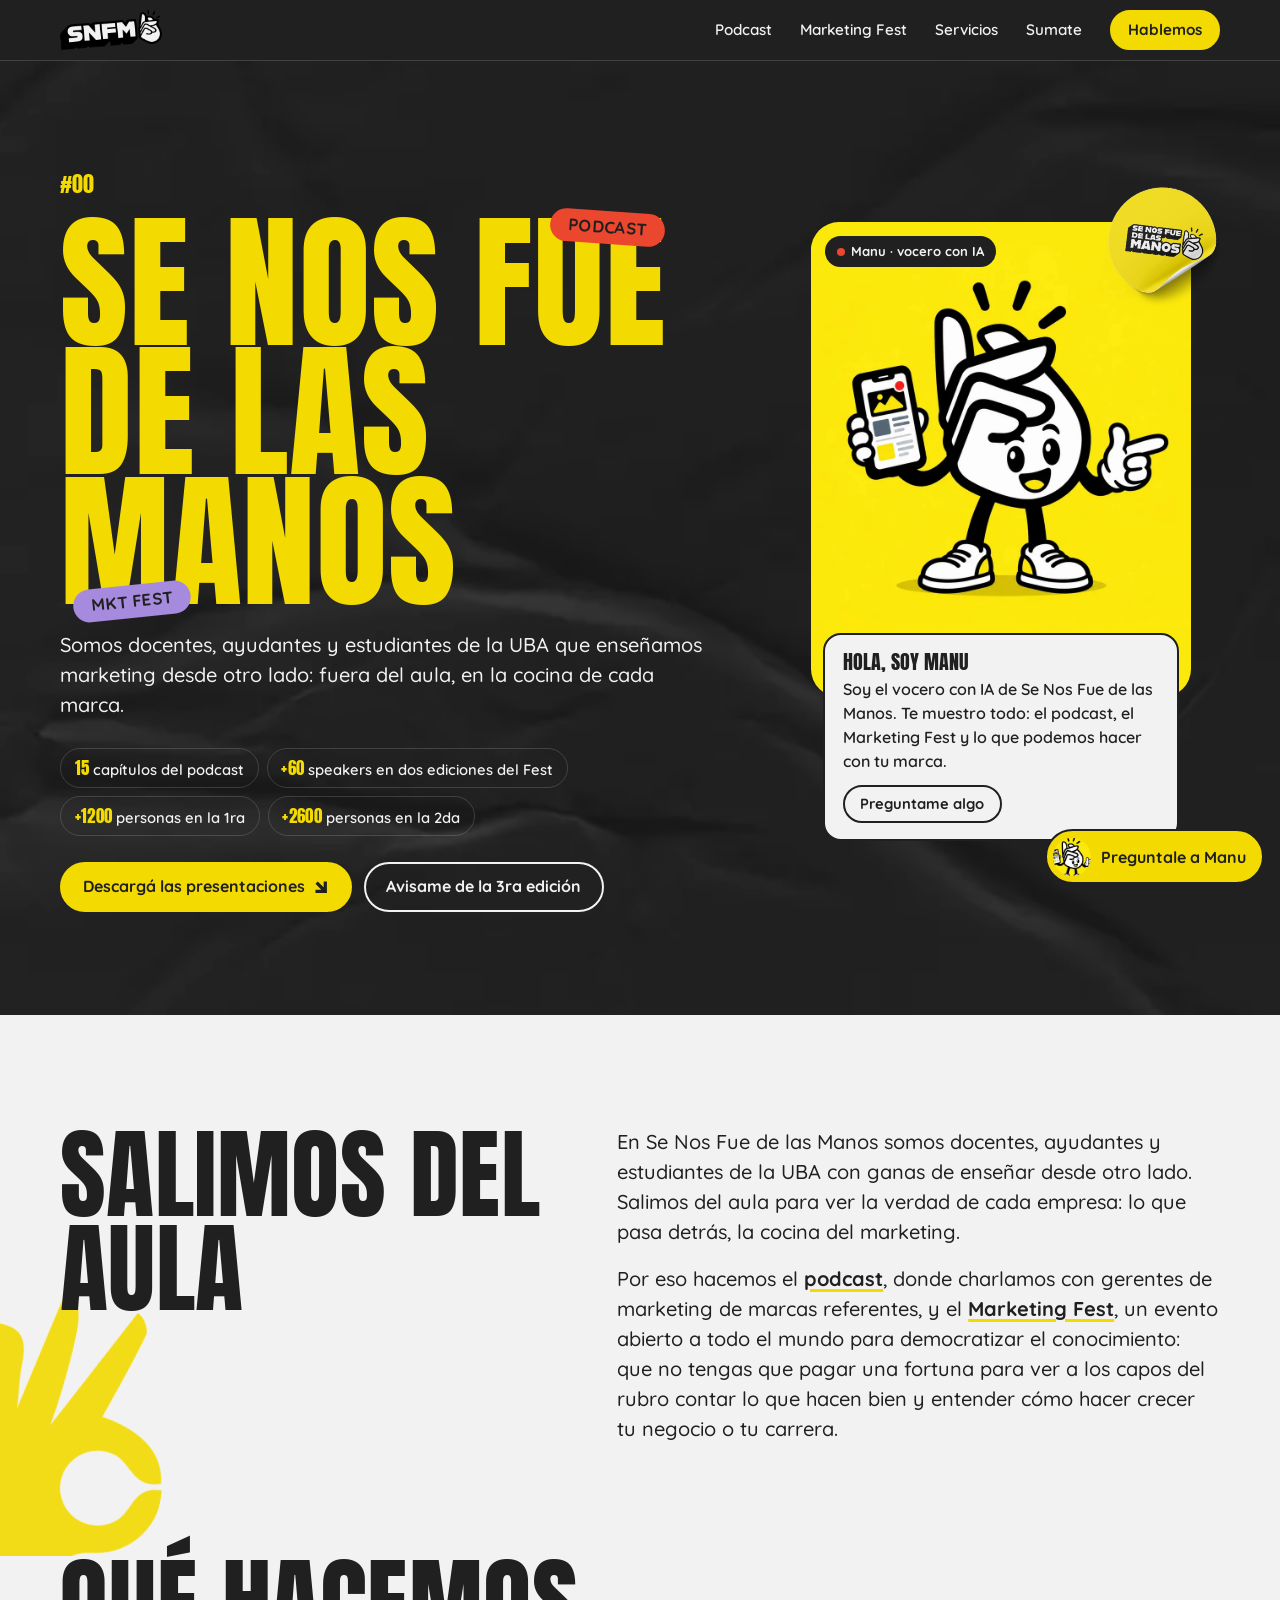
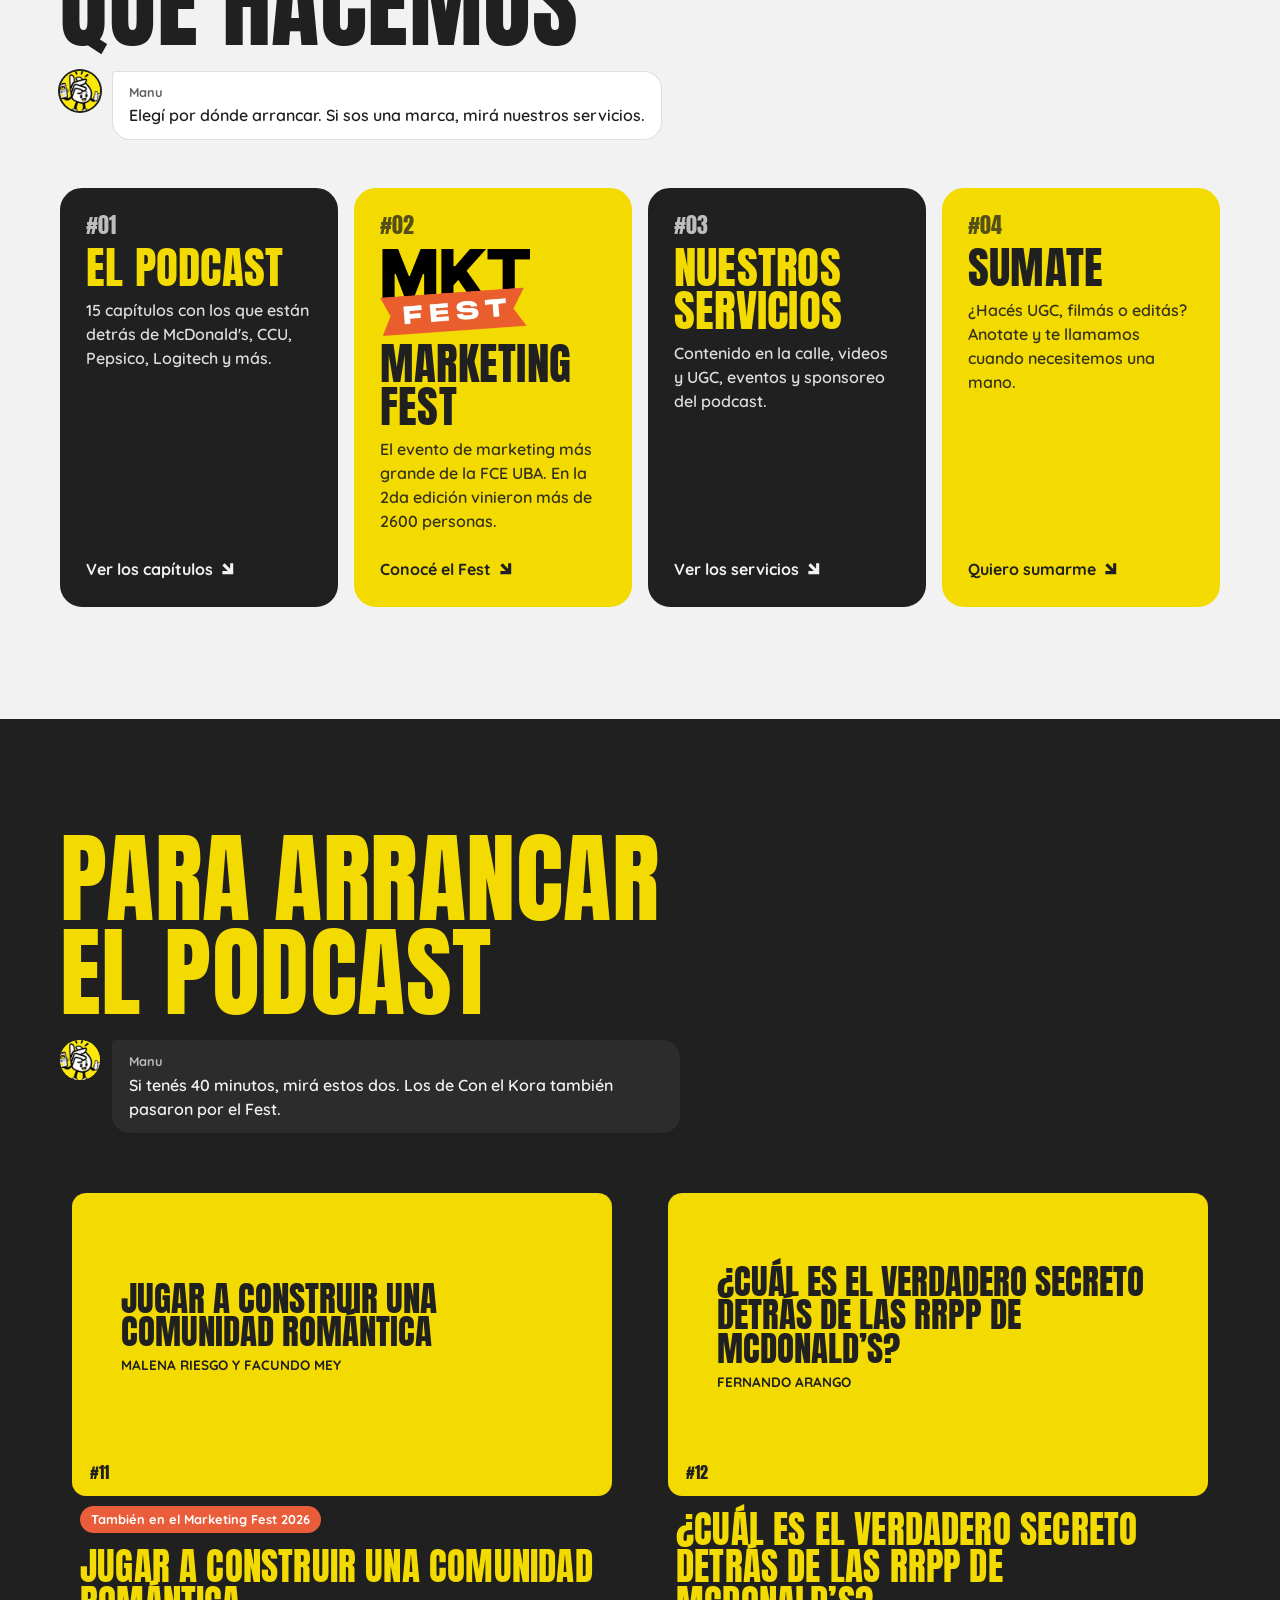
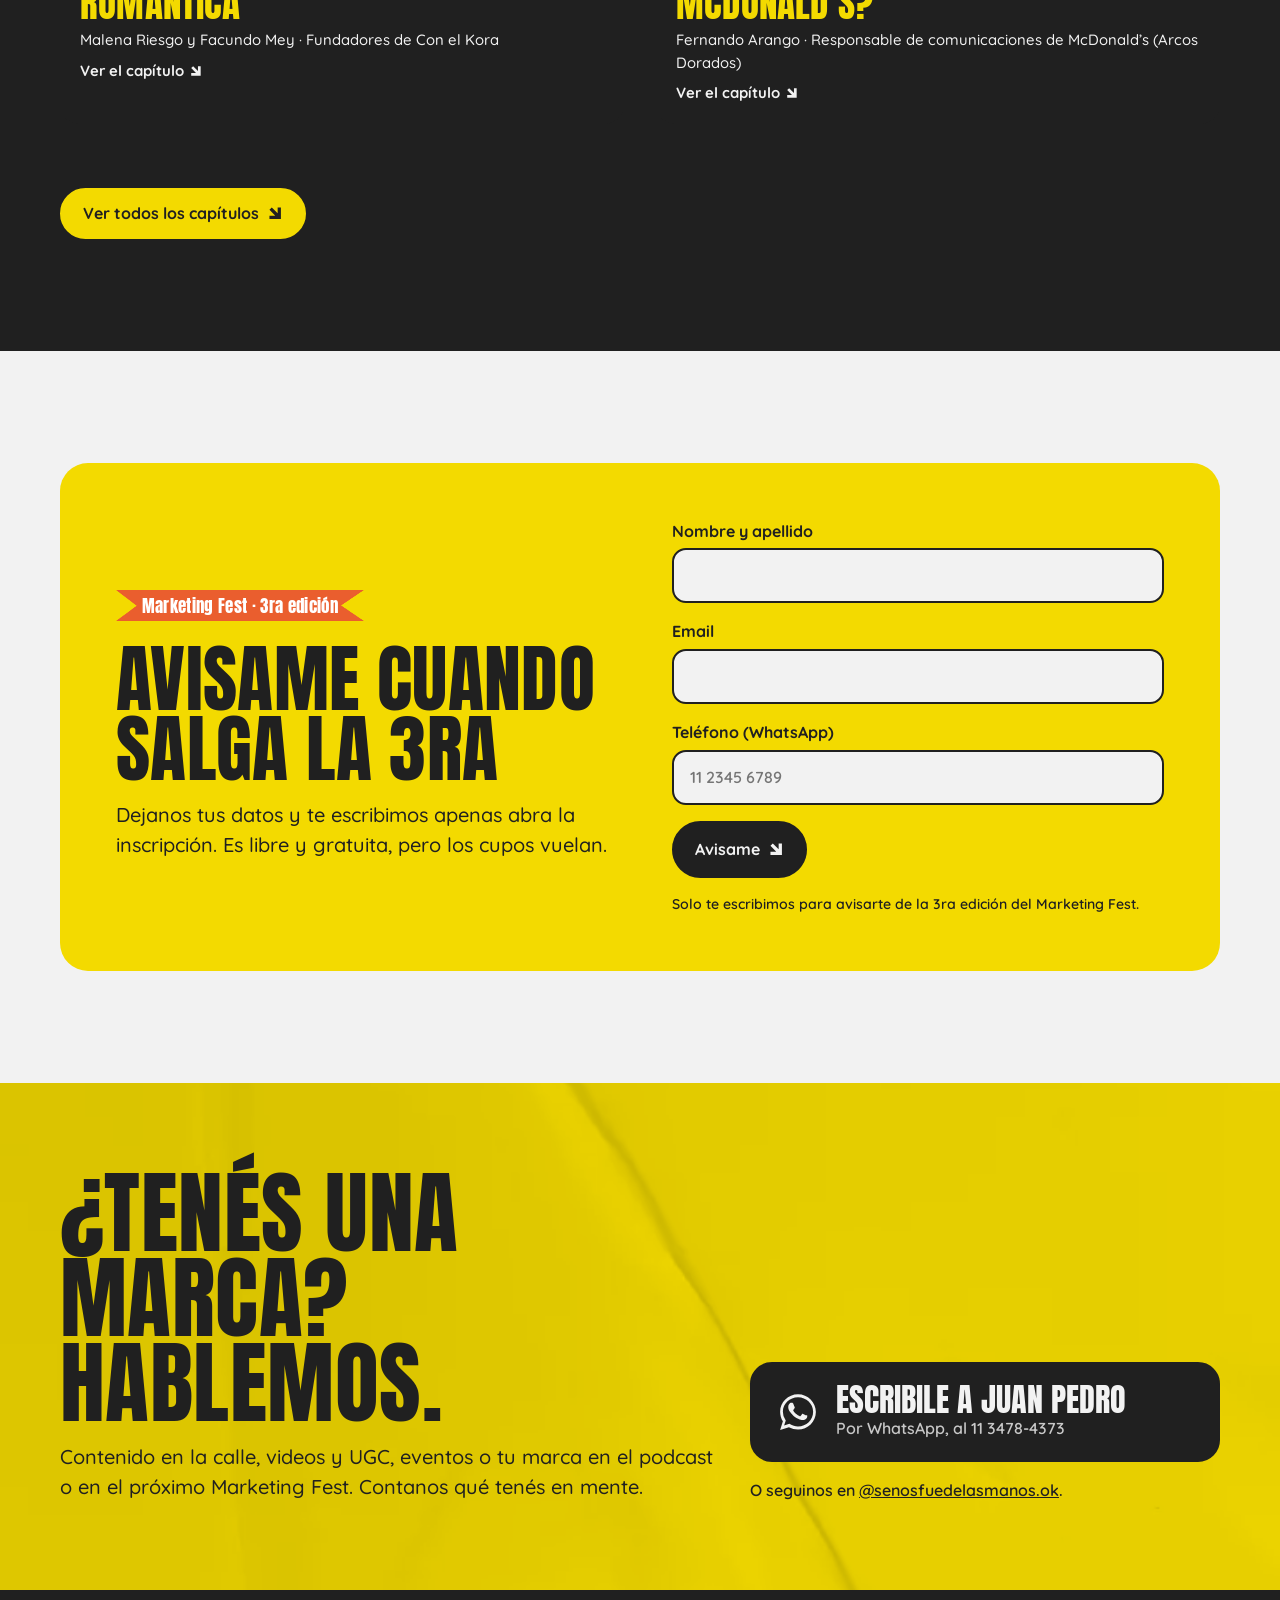
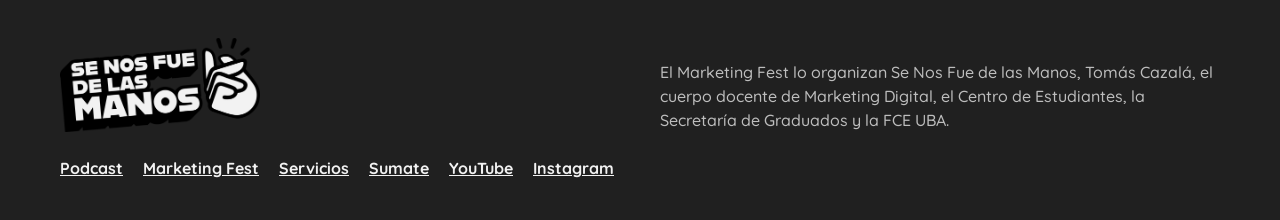
==== commit 4983ffd5: "Usar el manual de marca de SNFM: logos en alta, manos, formas, sticker y textura de papel - Logo SNF" ====
--- a/index.html
+++ b/index.html
@@ -37,7 +37,7 @@
 <!-- End Google Tag Manager (noscript) -->
 <header class="nav">
   <div class="wrap">
-    <a class="home" href="./" aria-label="Se Nos Fue de las Manos, inicio"><svg class="inv" aria-hidden="true"><use href="assets/icons.svg#snfm"/></svg></a>
+    <a class="home" href="./" aria-label="Se Nos Fue de las Manos, inicio"><img src="assets/img/snfm/logo-snfm.webp" alt="" width="600" height="236"></a>
     <nav class="nav-links" aria-label="Secciones">
       <a href="podcast/">Podcast</a>
       <div class="dd">
@@ -67,7 +67,7 @@
   <div class="wrap">
     <div>
       <p class="num">#00</p>
-      <h1 id="t-hero"><span>Se nos fue</span><span>de las manos</span></h1>
+      <h1 id="t-hero"><span>Se nos fue</span><span>de las manos</span><span class="pill p-red" aria-hidden="true">Podcast</span><span class="pill p-violet" aria-hidden="true">Mkt Fest</span></h1>
       <p class="lead">Somos docentes, ayudantes y estudiantes de la UBA que enseñamos marketing desde otro lado: fuera del aula, en la cocina de cada marca.</p>
       <ul class="chips" aria-label="En números">
         <li><b>15</b>capítulos del podcast</li>
@@ -81,6 +81,7 @@
       </div>
     </div>
     <figure class="manu" aria-label="Manu, el vocero con IA de Se Nos Fue de las Manos">
+      <img class="sticker" src="assets/img/snfm/sticker.webp" alt="" aria-hidden="true" width="420" height="422">
       <div class="manu-frame">
         <img class="manu-img" src="assets/img/manu.webp" alt="Manu, una mano ilustrada con gorra y zapatillas, que muestra un celular y señala" width="900" height="900">
         <span class="manu-tag"><i aria-hidden="true"></i>Manu · vocero con IA</span>
@@ -94,7 +95,8 @@
   </div>
 </section>
 
-<section class="ch" aria-labelledby="t-quienes">
+<section class="ch about-wrap" aria-labelledby="t-quienes">
+  <span class="shape about-hand" aria-hidden="true" style="background:var(--y);-webkit-mask-image:url(assets/img/snfm/mano-ok.webp);mask-image:url(assets/img/snfm/mano-ok.webp)"></span>
   <div class="wrap about">
     <h2 id="t-quienes">Salimos del aula</h2>
     <div>
@@ -181,7 +183,7 @@
 
 <footer class="foot">
   <div class="wrap">
-    <svg class="logo inv" aria-label="Se Nos Fue de las Manos" role="img"><use href="assets/icons.svg#snfm"/></svg>
+    <img class="logo" src="assets/img/snfm/logo-se-nos-fue.webp" alt="Se Nos Fue de las Manos" width="900" height="421" loading="lazy">
     <p>El Marketing Fest lo organizan Se Nos Fue de las Manos, Tomás Cazalá, el cuerpo docente de Marketing Digital, el Centro de Estudiantes, la Secretaría de Graduados y la FCE UBA.</p>
     <nav aria-label="Más">
       <a href="podcast/">Podcast</a>
--- a/assets/site.css
+++ b/assets/site.css
@@ -46,7 +46,6 @@
 .nav{position:sticky;top:0;z-index:20;background:var(--deep);color:var(--deep-fg);padding-top:env(safe-area-inset-top,0px);border-bottom:1px solid var(--deep-line)}
 .nav .wrap{display:flex;align-items:center;gap:1rem;min-height:60px}
 .nav .home{display:block;flex:none}
-.nav .home svg{width:96px;height:48px}
 .nav-links{display:flex;gap:.25rem;margin-left:auto;overflow-x:auto;scrollbar-width:none}
 .nav-links::-webkit-scrollbar{display:none}
 .nav-links a{padding:.5rem .75rem;border-radius:999px;text-decoration:none;font-weight:600;white-space:nowrap;font-size:.95rem}
@@ -251,7 +250,6 @@
 /* ---------- footer ---------- */
 .foot{background:var(--deep);color:var(--deep-muted);padding:48px 0 calc(40px + env(safe-area-inset-bottom,0px))}
 .foot .wrap{display:flex;flex-wrap:wrap;gap:1.5rem 3rem;align-items:flex-end;justify-content:space-between}
-.foot svg.logo{width:140px;height:70px}
 .foot p{margin:0;max-width:56ch}
 .foot nav{display:flex;flex-wrap:wrap;gap:.5rem 1.25rem;font-weight:700;color:var(--deep-fg)}
 
@@ -453,3 +451,37 @@
 .thanks .stars{width:150px;height:auto}
 .page-hero h1.logo-title{max-width:none;margin:.4rem 0 .2rem}
 .page-hero h1.logo-title img{display:block;width:min(760px,100%);height:auto}
+
+/* ==========================================================================
+   Marca SNFM (manual de julio 2025): logos en alta, manos, formas, stickers y textura de papel
+   ========================================================================== */
+.nav .home img{display:block;width:auto;height:40px}
+.foot img.logo{display:block;width:200px;height:auto}
+
+/* pastillas tipo sticker sobre el título (como en el manual) */
+.hero h1{position:relative}
+.pill{position:absolute;display:inline-block;font-family:var(--body);font-weight:700;text-transform:uppercase;font-size:clamp(.8rem,1.3vw,1.05rem);letter-spacing:.02em;line-height:1;padding:.5em 1.1em;border-radius:999px;color:var(--ink);white-space:nowrap}
+.pill.p-red{background:var(--red);transform:rotate(4deg);right:8%;top:-.4em}
+.pill.p-violet{background:var(--purple);transform:rotate(-6deg);left:2%;bottom:-.7em}
+@media (max-width:600px){.pill.p-red{right:0}}
+
+/* sticker redondo pegado en la tarjeta de Manu */
+.manu .sticker{position:absolute;z-index:2;width:118px;height:auto;right:-34px;top:-34px;transform:rotate(12deg);pointer-events:none}
+@media (max-width:899px){.manu .sticker{width:88px;right:-12px;top:-26px}}
+
+/* manos y formas: siluetas pintadas con color de la paleta */
+.shape{display:block;position:absolute;pointer-events:none;-webkit-mask-repeat:no-repeat;mask-repeat:no-repeat;-webkit-mask-size:contain;mask-size:contain;-webkit-mask-position:center;mask-position:center}
+.deco-hero{position:relative;overflow:hidden}
+.deco-hero .wrap{position:relative;z-index:1}
+.hero-shape{right:clamp(-40px,4vw,80px);top:50%;transform:translateY(-50%) rotate(-8deg);width:min(300px,30vw);aspect-ratio:3/4}
+@media (max-width:899px){.hero-shape{width:150px;right:-30px;top:auto;bottom:-20px;transform:rotate(-8deg);opacity:.35}}
+.about-wrap{position:relative;overflow:hidden}
+.about-wrap .wrap{position:relative;z-index:1}
+.about-hand{left:-30px;bottom:-40px;width:200px;aspect-ratio:2/3;transform:rotate(12deg);opacity:.9}
+@media (max-width:899px){.about-hand{display:none}}
+
+/* textura de papel arrugado del manual, sutil */
+.hero,.band,.page-hero{position:relative;isolation:isolate}
+.hero::before,.page-hero::before{content:"";position:absolute;inset:0;z-index:-1;background:url(img/snfm/textura-oscura.webp) center/cover;opacity:.55;pointer-events:none}
+.band::before,.page-hero.s-y::before{content:"";position:absolute;inset:0;z-index:-1;background:url(img/snfm/textura-clara.webp) center/cover;mix-blend-mode:multiply;opacity:.5;pointer-events:none}
+.hero>.wrap,.band>.wrap{position:relative}
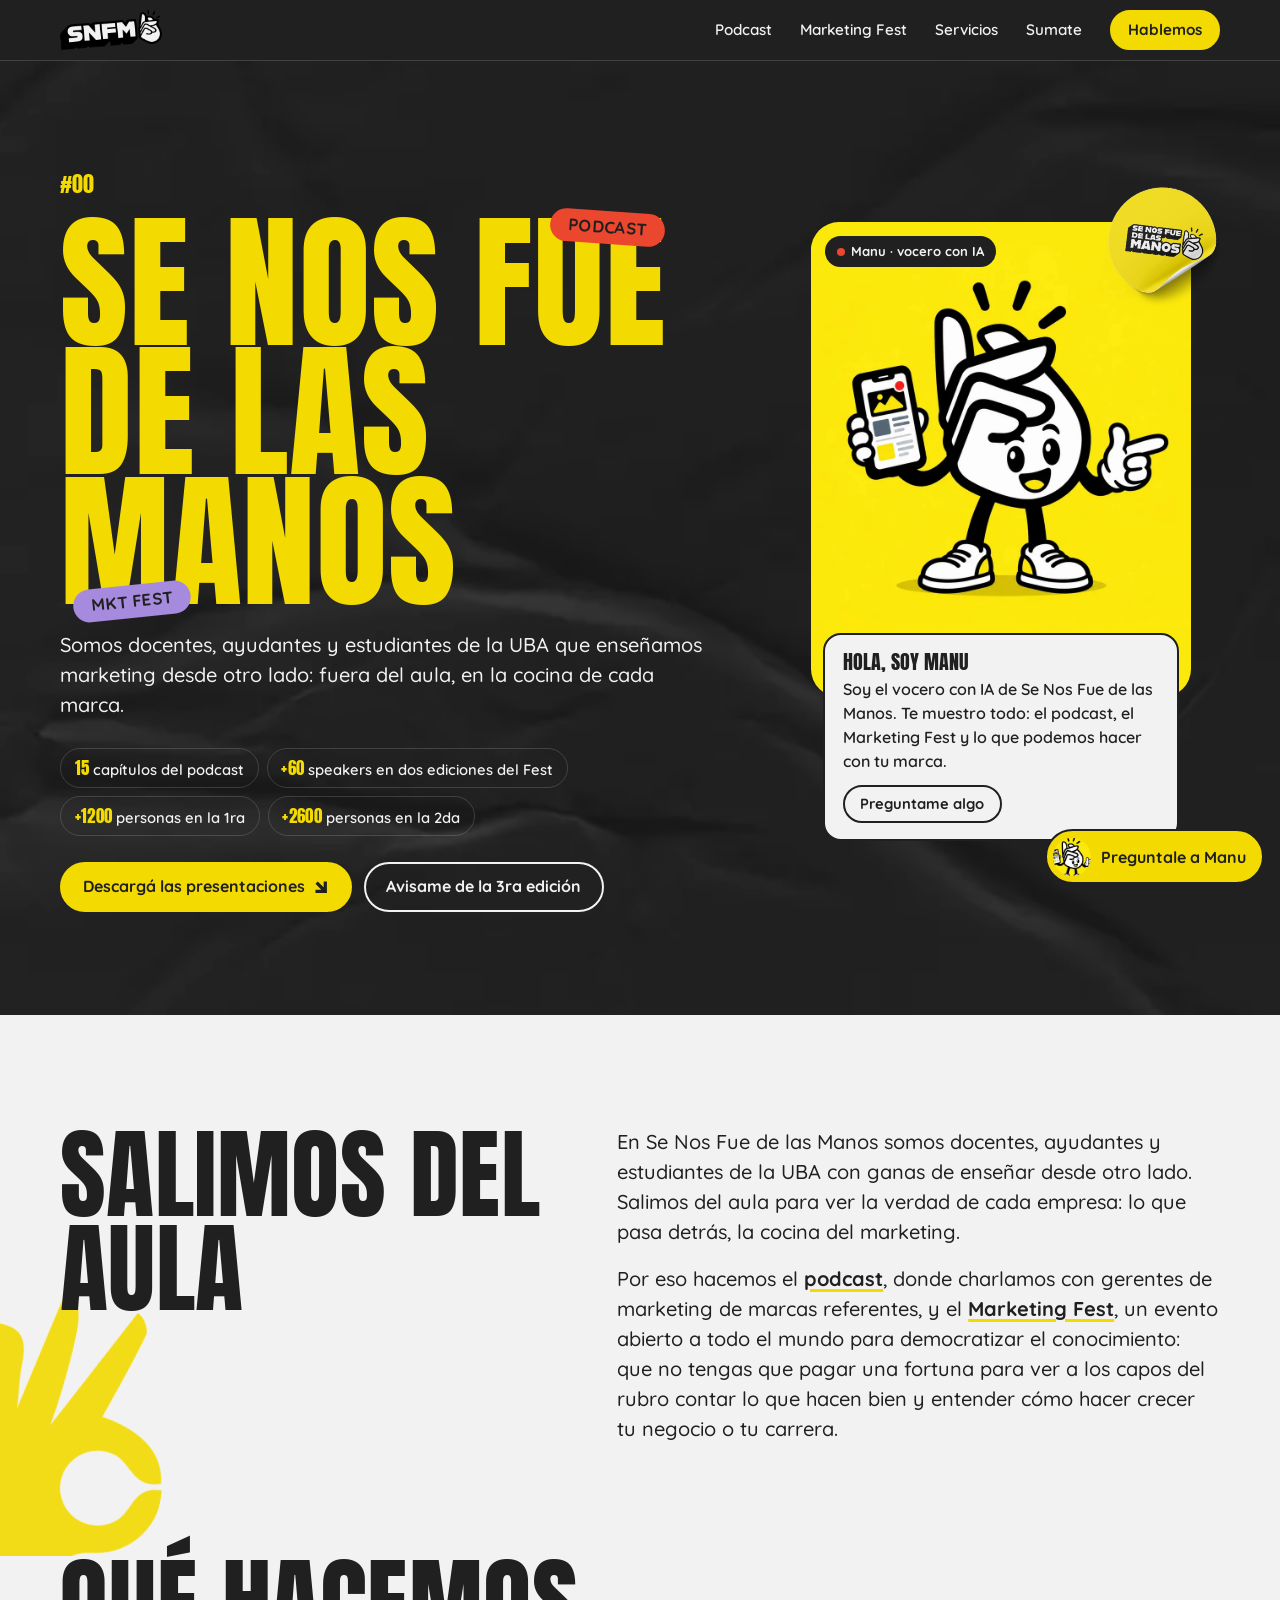
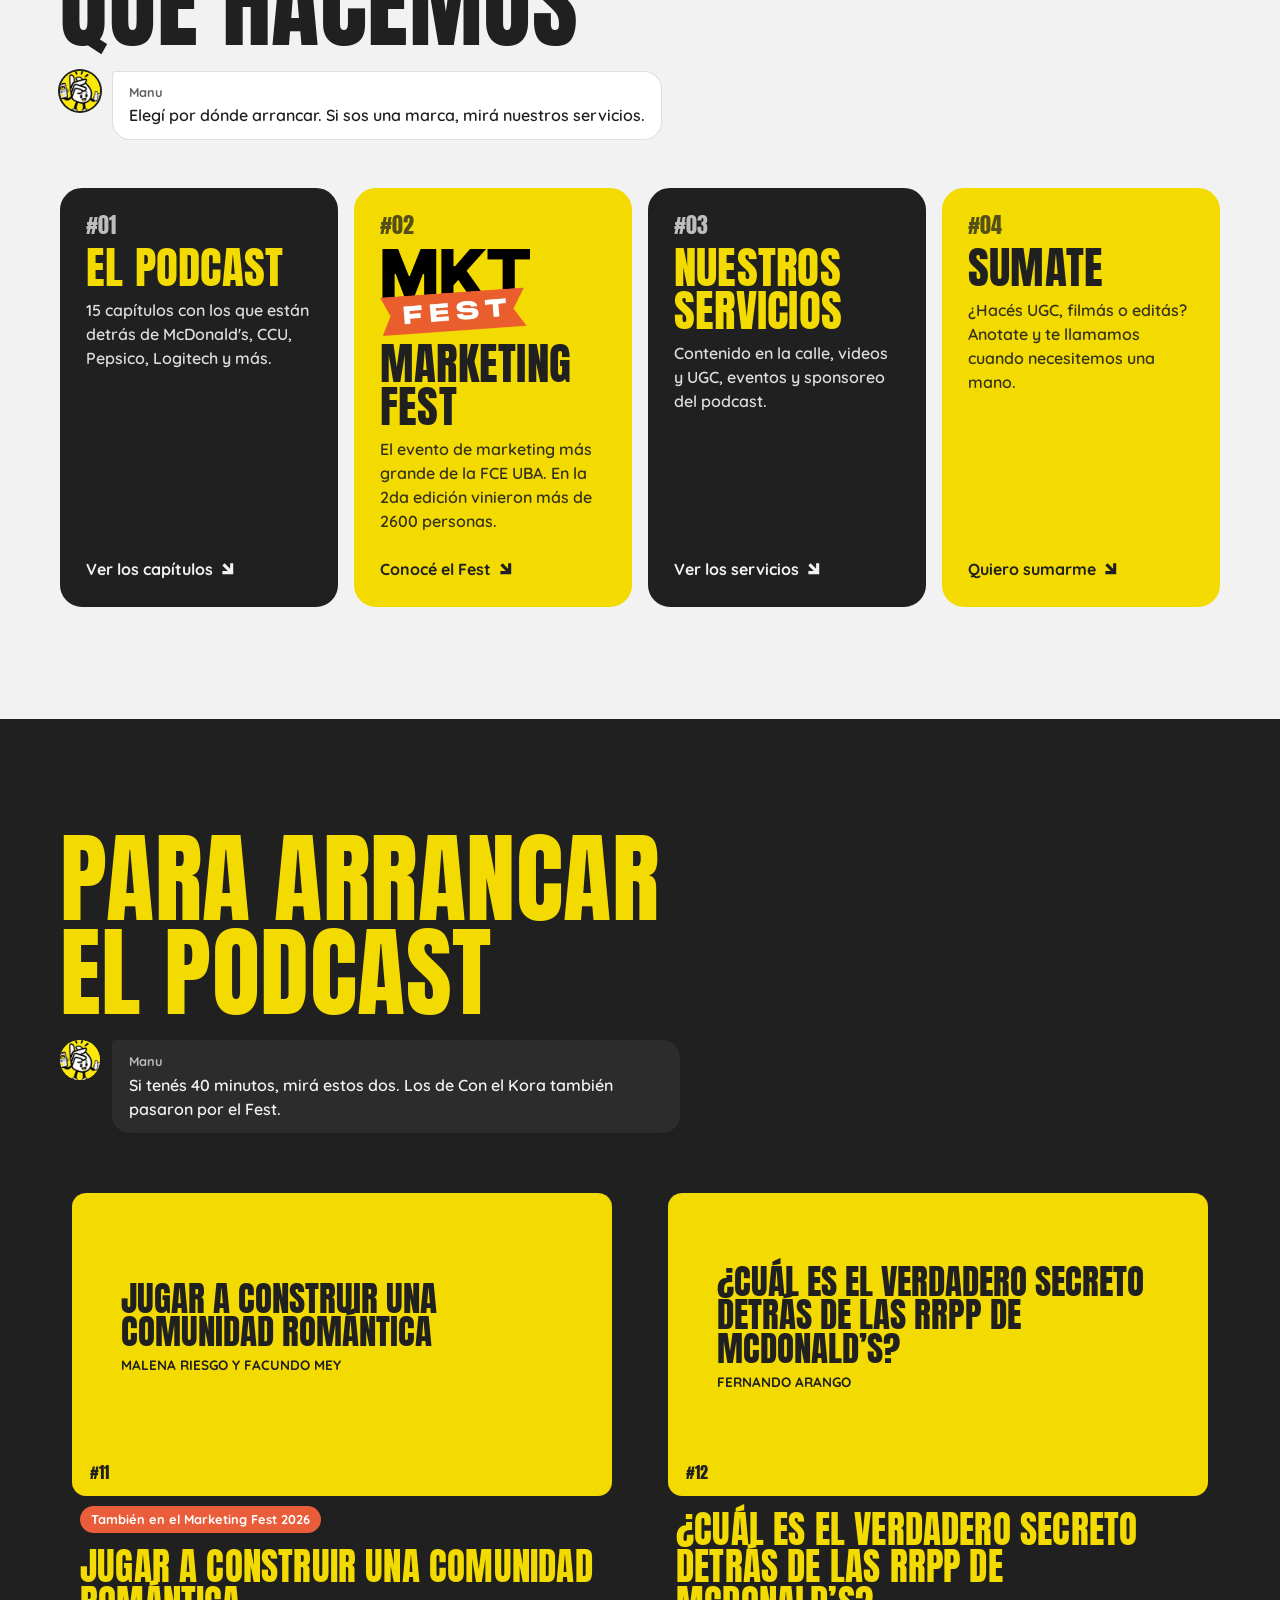
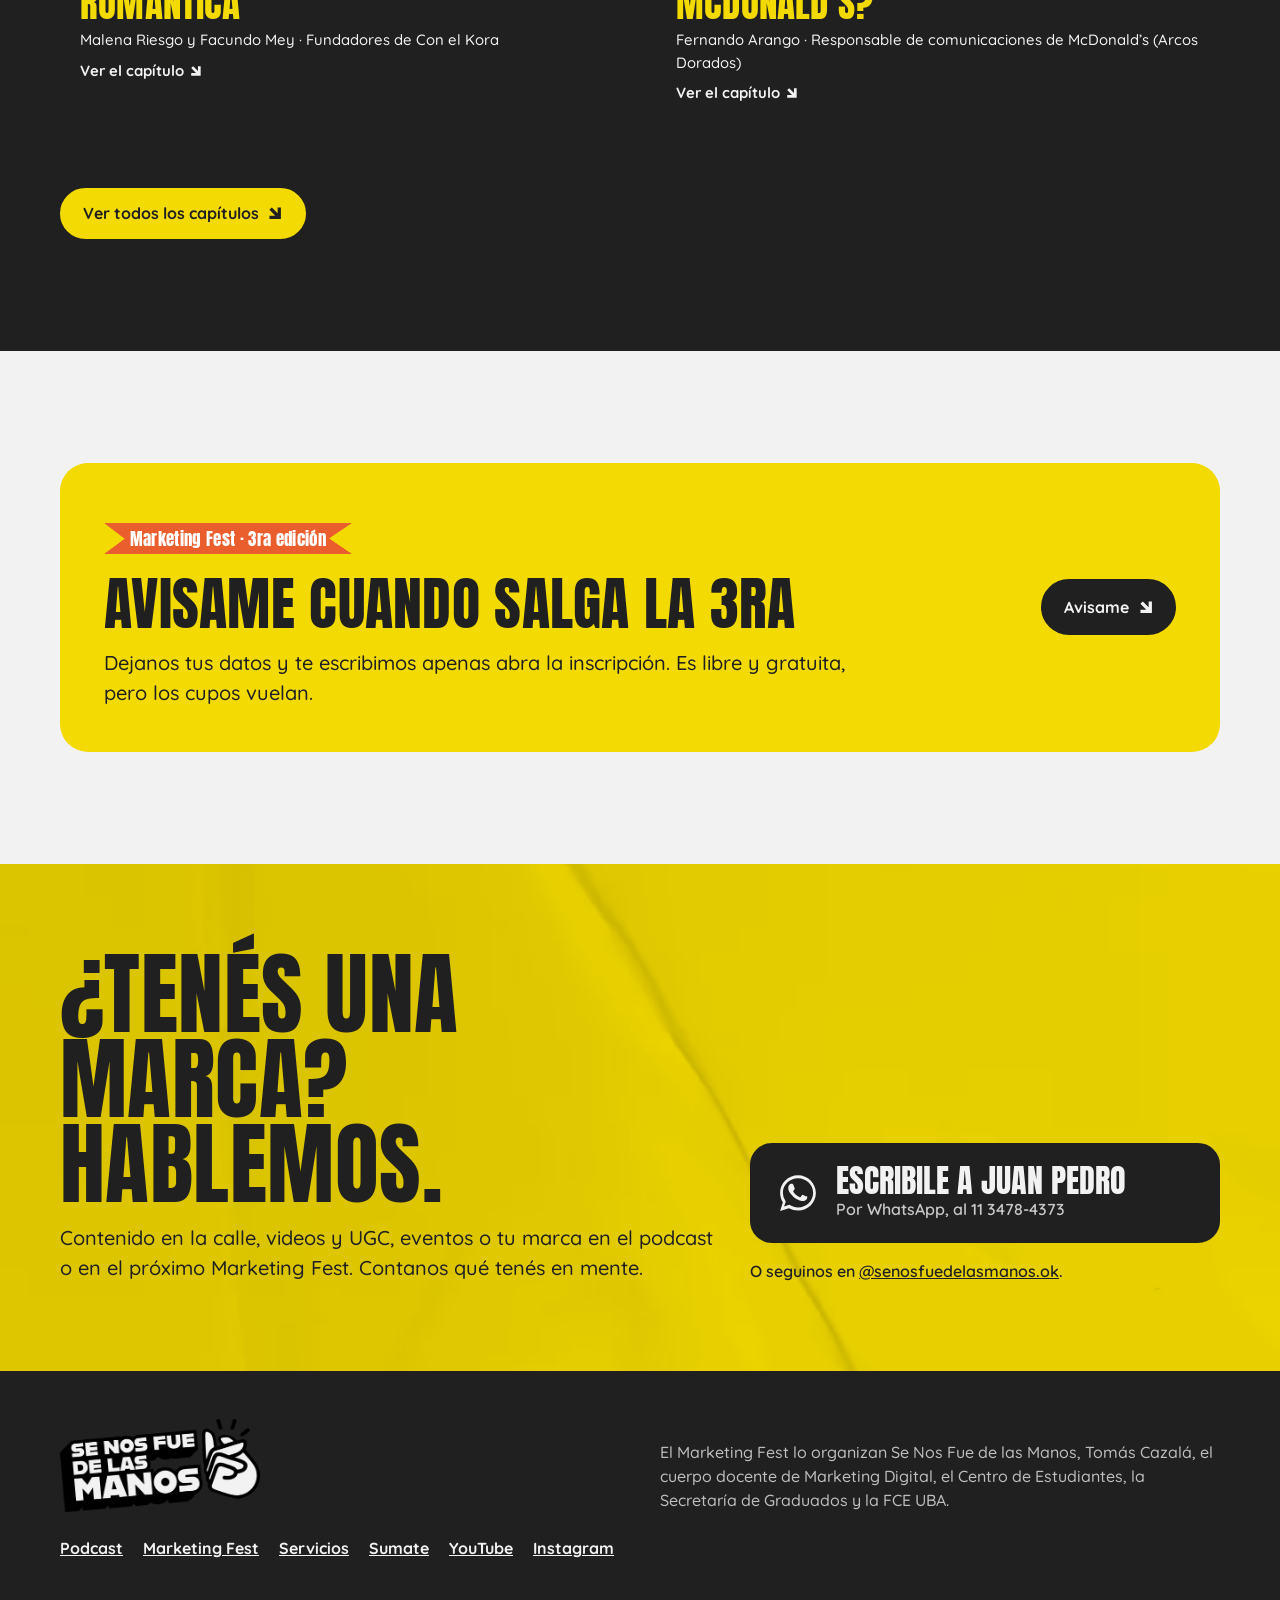
==== commit 8ee9bca6: "Plegar los formularios: se abren con un botón para que las páginas no sean eternas Co-Authored-By: C" ====
--- a/index.html
+++ b/index.html
@@ -151,8 +151,9 @@
         <p class="num ribbon">Marketing Fest · 3ra edición</p>
         <h2 id="t-tercera">Avisame cuando salga la 3ra</h2>
         <p class="lead">Dejanos tus datos y te escribimos apenas abra la inscripción. Es libre y gratuita, pero los cupos vuelan.</p>
-      </div>
-      <form class="aviso-form" data-aviso="https://n8n.dtcomunicacion.com/webhook/preinscripcion-mkt-fest" data-hook="https://n8n.dtcomunicacion.com/webhook/formularios-snfm" novalidate>
+        <button class="cta ink open-form" type="button" aria-controls="tercera-form" aria-expanded="true" hidden>Avisame <svg aria-hidden="true"><use href="assets/icons.svg#arr"/></svg></button>
+      </div>
+      <form class="aviso-form" id="tercera-form" data-aviso="https://n8n.dtcomunicacion.com/webhook/preinscripcion-mkt-fest" data-hook="https://n8n.dtcomunicacion.com/webhook/formularios-snfm" novalidate>
         <div class="f"><label for="tercera-n">Nombre y apellido</label><input id="tercera-n" name="nombre" autocomplete="name" required></div>
         <div class="f"><label for="tercera-e">Email</label><input id="tercera-e" name="email" type="email" autocomplete="email" required></div>
         <div class="f"><label for="tercera-t">Teléfono (WhatsApp)</label><input id="tercera-t" name="whatsapp" type="tel" inputmode="tel" autocomplete="tel" placeholder="11 2345 6789" required></div>
--- a/assets/site.css
+++ b/assets/site.css
@@ -485,3 +485,16 @@
 .hero::before,.page-hero::before{content:"";position:absolute;inset:0;z-index:-1;background:url(img/snfm/textura-oscura.webp) center/cover;opacity:.55;pointer-events:none}
 .band::before,.page-hero.s-y::before{content:"";position:absolute;inset:0;z-index:-1;background:url(img/snfm/textura-clara.webp) center/cover;mix-blend-mode:multiply;opacity:.5;pointer-events:none}
 .hero>.wrap,.band>.wrap{position:relative}
+
+/* formularios plegados */
+.aviso.closed{grid-template-columns:1fr;padding:clamp(24px,4vw,44px)}
+.aviso.closed h2{font-size:clamp(2.2rem,5vw,3.6rem)}
+.aviso.closed .lead{max-width:62ch}
+.open-form{margin-top:1.25rem;cursor:pointer;font:inherit;font-weight:700}
+.aviso-wrap+.aviso-wrap{padding-top:0}
+.aviso-wrap:has(+ .aviso-wrap){padding-bottom:20px}
+@media (min-width:900px){
+  .aviso.closed>div:first-child{display:grid;grid-template-columns:1fr auto;column-gap:3rem;align-items:center}
+  .aviso.closed>div:first-child>*{grid-column:1;justify-self:start}
+  .aviso.closed>div:first-child>.open-form{grid-column:2;grid-row:1/span 5;margin:0;align-self:center}
+}
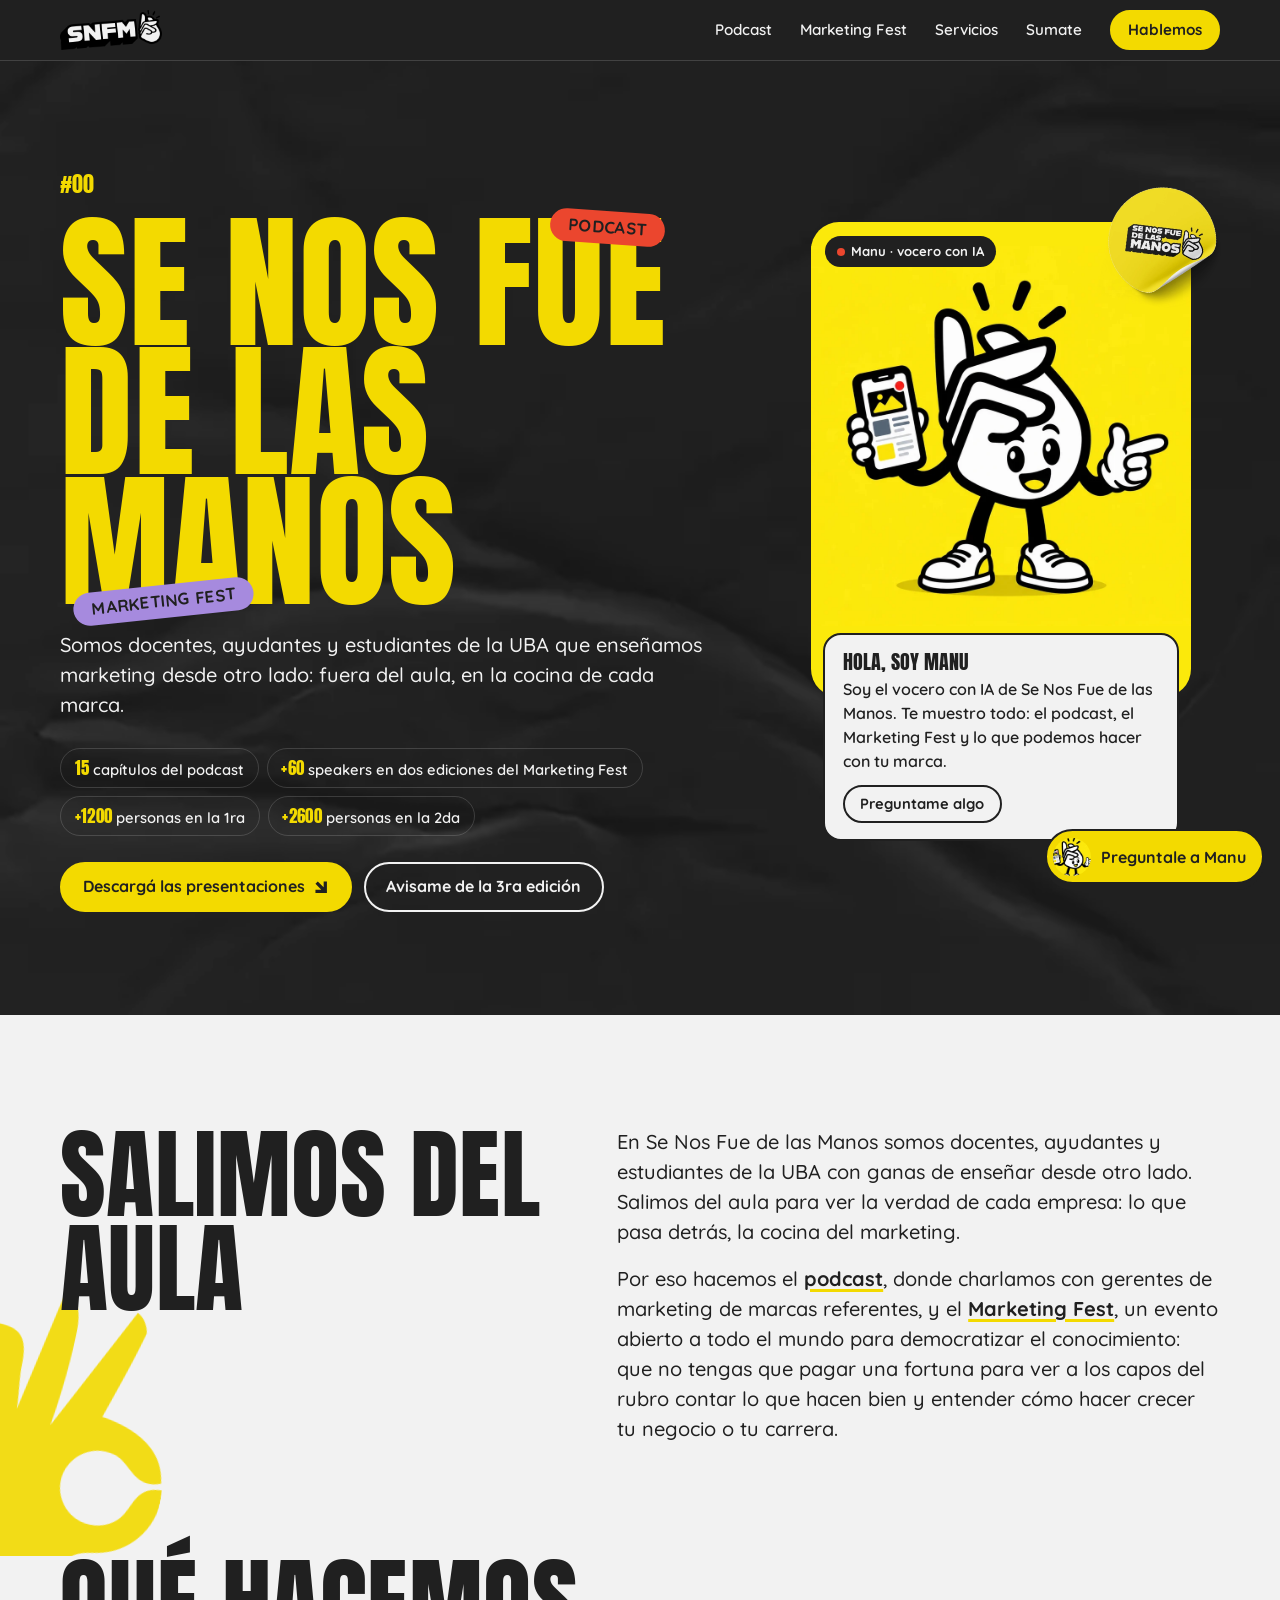
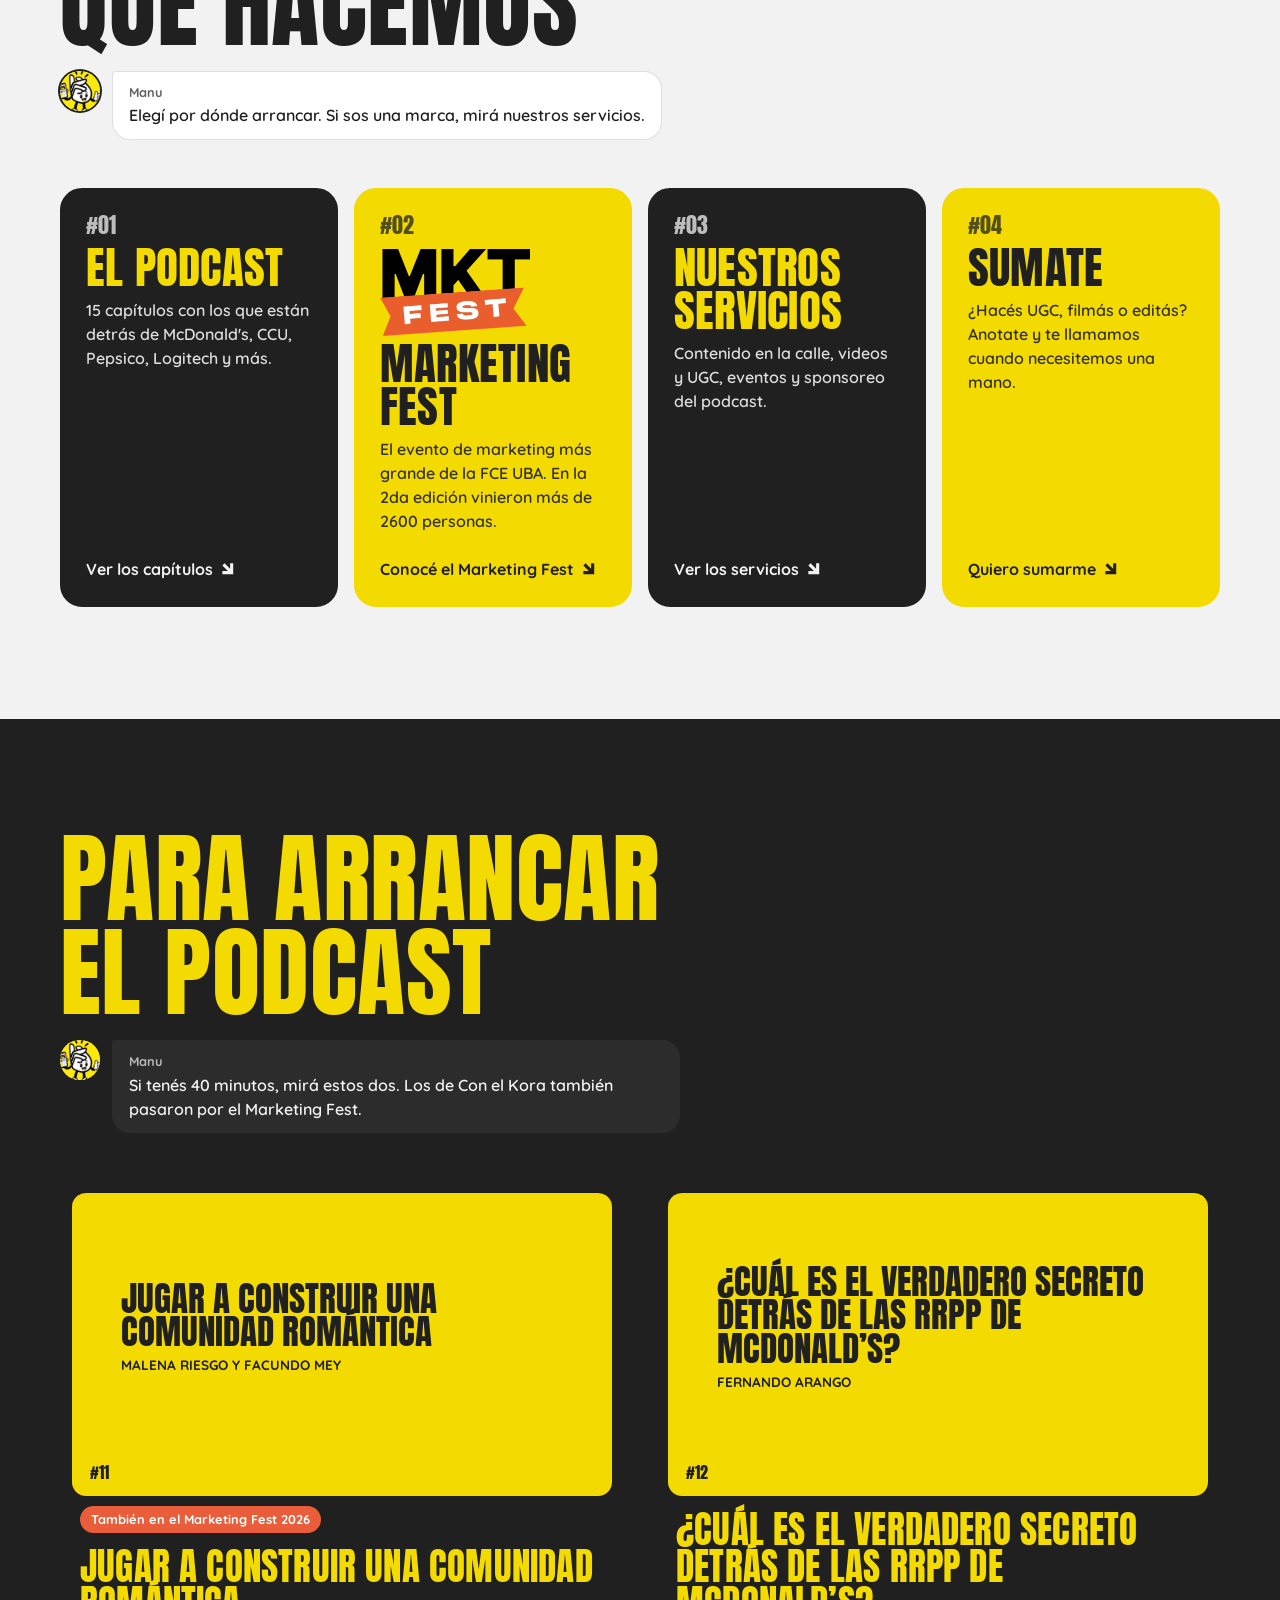
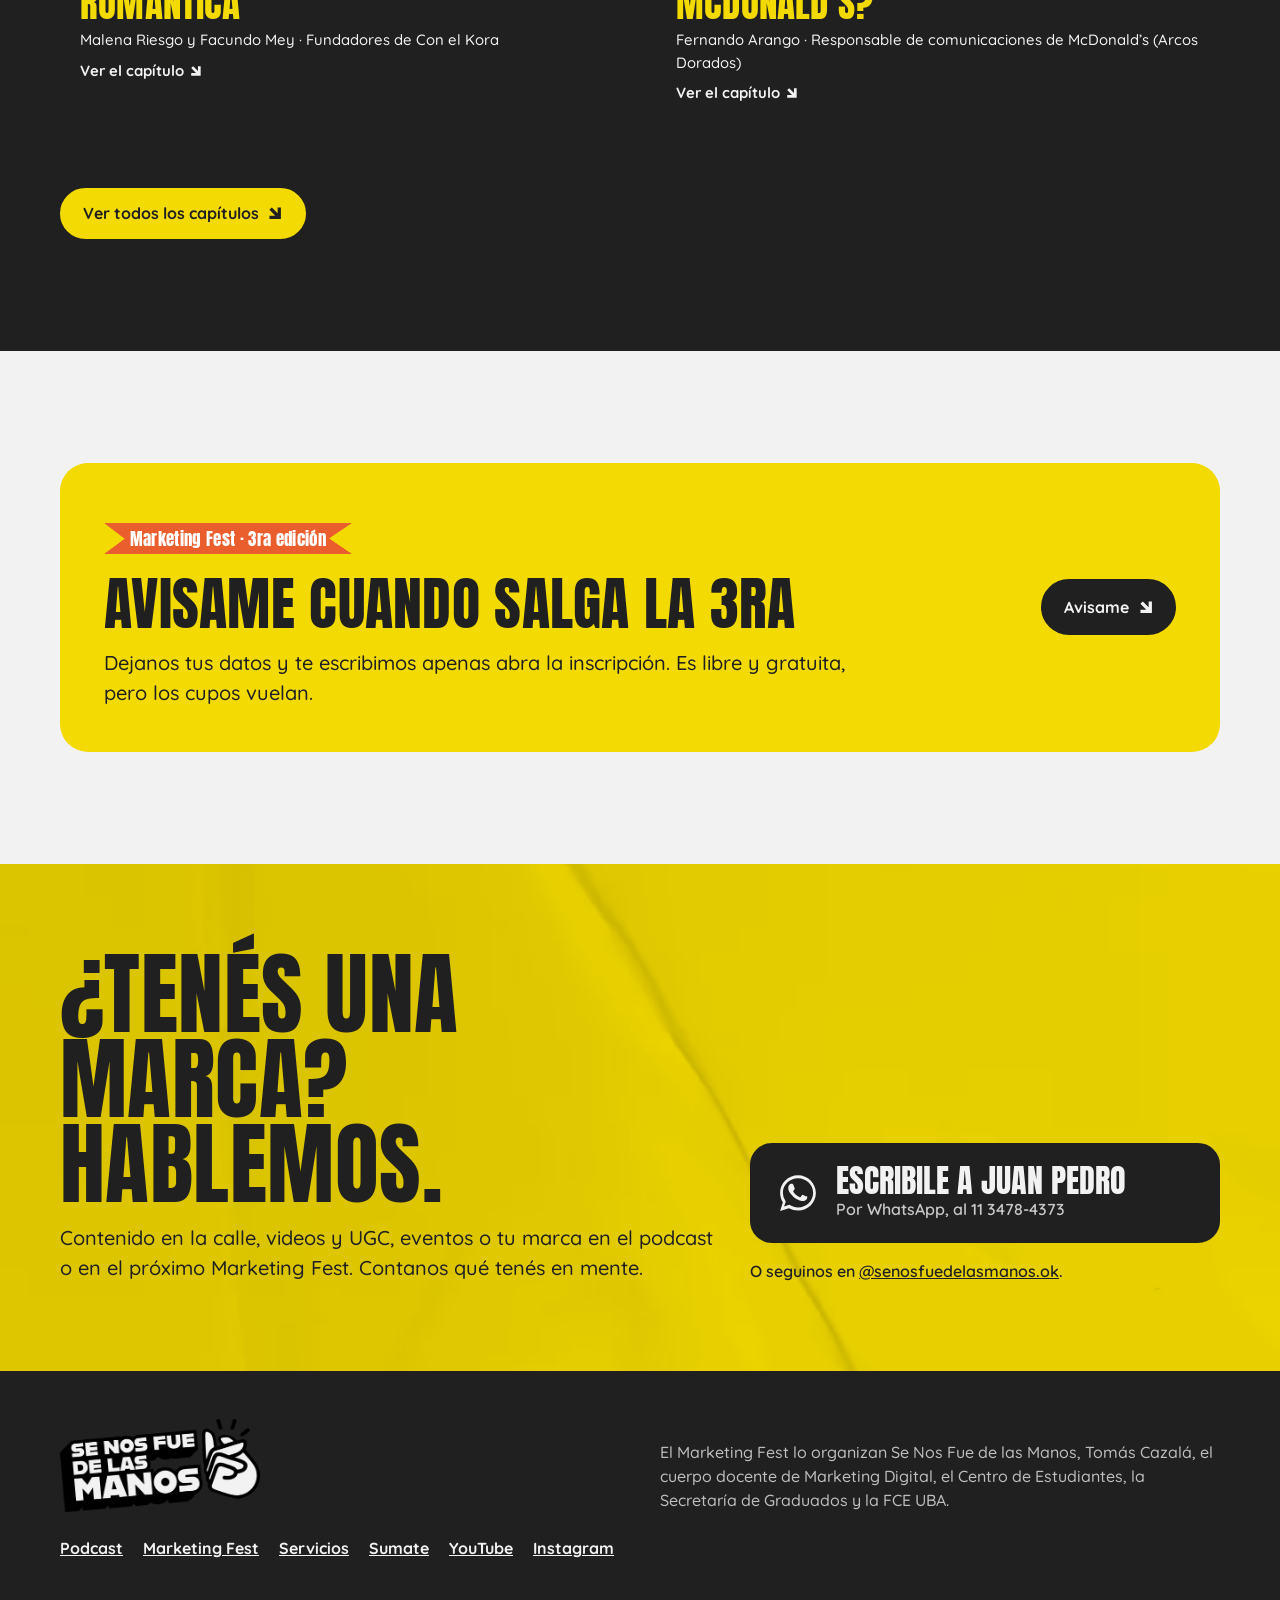
==== commit 7e86955e: "Decir siempre Marketing Fest (nunca Fest solo) y poner blanca la mano del podcast Co-Authored-By: Cl" ====
--- a/index.html
+++ b/index.html
@@ -67,11 +67,11 @@
   <div class="wrap">
     <div>
       <p class="num">#00</p>
-      <h1 id="t-hero"><span>Se nos fue</span><span>de las manos</span><span class="pill p-red" aria-hidden="true">Podcast</span><span class="pill p-violet" aria-hidden="true">Mkt Fest</span></h1>
+      <h1 id="t-hero"><span>Se nos fue</span><span>de las manos</span><span class="pill p-red" aria-hidden="true">Podcast</span><span class="pill p-violet" aria-hidden="true">Marketing Fest</span></h1>
       <p class="lead">Somos docentes, ayudantes y estudiantes de la UBA que enseñamos marketing desde otro lado: fuera del aula, en la cocina de cada marca.</p>
       <ul class="chips" aria-label="En números">
         <li><b>15</b>capítulos del podcast</li>
-        <li><b>+60</b>speakers en dos ediciones del Fest</li>
+        <li><b>+60</b>speakers en dos ediciones del Marketing Fest</li>
         <li><b>+1200</b>personas en la 1ra</li>
         <li><b>+2600</b>personas en la 2da</li>
       </ul>
@@ -114,7 +114,7 @@
     </div>
     <div class="cards">
       <a class="card" href="podcast/"><div><span class="num">#01</span><h3>El podcast</h3><p>15 capítulos con los que están detrás de McDonald's, CCU, Pepsico, Logitech y más.</p></div><span class="go">Ver los capítulos <svg aria-hidden="true"><use href="assets/icons.svg#arr"/></svg></span></a>
-      <a class="card" href="marketing-fest/"><div><span class="num">#02</span><img class="card-logo" src="assets/img/fest/logo-mkt-fest.webp" alt="" aria-hidden="true"><h3>Marketing Fest</h3><p>El evento de marketing más grande de la FCE UBA. En la 2da edición vinieron más de 2600 personas.</p></div><span class="go">Conocé el Fest <svg aria-hidden="true"><use href="assets/icons.svg#arr"/></svg></span></a>
+      <a class="card" href="marketing-fest/"><div><span class="num">#02</span><img class="card-logo" src="assets/img/fest/logo-mkt-fest.webp" alt="" aria-hidden="true"><h3>Marketing Fest</h3><p>El evento de marketing más grande de la FCE UBA. En la 2da edición vinieron más de 2600 personas.</p></div><span class="go">Conocé el Marketing Fest <svg aria-hidden="true"><use href="assets/icons.svg#arr"/></svg></span></a>
       <a class="card" href="servicios/"><div><span class="num">#03</span><h3>Nuestros servicios</h3><p>Contenido en la calle, videos y UGC, eventos y sponsoreo del podcast.</p></div><span class="go">Ver los servicios <svg aria-hidden="true"><use href="assets/icons.svg#arr"/></svg></span></a>
       <a class="card" href="sumate/"><div><span class="num">#04</span><h3>Sumate</h3><p>¿Hacés UGC, filmás o editás? Anotate y te llamamos cuando necesitemos una mano.</p></div><span class="go">Quiero sumarme <svg aria-hidden="true"><use href="assets/icons.svg#arr"/></svg></span></a>
     </div>
@@ -125,7 +125,7 @@
   <div class="wrap">
     <div class="ch-head">
       <h2 id="t-hot">Para arrancar el podcast</h2>
-      <div class="says"><span class="av" aria-hidden="true"><img src="assets/img/manu-avatar.webp" alt=""></span><p><b>Manu</b>Si tenés 40 minutos, mirá estos dos. Los de Con el Kora también pasaron por el Fest.</p></div>
+      <div class="says"><span class="av" aria-hidden="true"><img src="assets/img/manu-avatar.webp" alt=""></span><p><b>Manu</b>Si tenés 40 minutos, mirá estos dos. Los de Con el Kora también pasaron por el Marketing Fest.</p></div>
     </div>
     <div class="hot"><a class="ep" href="https://youtu.be/58lgNq7-6qU" target="_blank" rel="noopener" data-ep="11">
   <div class="thumb"><img src="https://i.ytimg.com/vi/58lgNq7-6qU/hqdefault.jpg" alt="" loading="lazy" onerror="this.parentNode.classList.add('nothumb')"><span class="alt"><strong>Jugar a construir una comunidad romántica</strong><span>Malena Riesgo y Facundo Mey</span></span><span class="n">#11</span></div>
@@ -207,7 +207,7 @@
   <div class="chat-log" id="chat-log" aria-live="polite"></div>
   <div class="chat-q" id="chat-q"></div>
 </dialog>
-<script>window.QA=[{"q":"¿Dónde bajo las presentaciones del Fest?","a":"Están en <a href=\"marketing-fest/2026/#descargas\">la página de la 2da edición</a>, separadas por día. Tocá \"Descargar PDF\" en la charla que quieras."},{"q":"¿Cuándo es la 3ra edición del Fest?","a":"Todavía no tiene fecha. Dejá tus datos en <a href=\"marketing-fest/#tercera\">Avisame cuando salga la 3ra</a> y te escribimos apenas abra la inscripción."},{"q":"¿Dónde veo el podcast?","a":"En nuestro <a href=\"https://www.youtube.com/@SeNosFueDeLasManos\" target=\"_blank\" rel=\"noopener\">canal de YouTube</a>. Si no sabés por cuál arrancar, andá por el de Con el Kora o el de McDonald's. Están todos en <a href=\"podcast/\">la página del podcast</a>."},{"q":"Tengo una marca, ¿qué pueden hacer conmigo?","a":"Mirá <a href=\"servicios/\">nuestros servicios</a>: <a href=\"servicios/contenido-en-la-calle/\">Contenido en la calle</a>, <a href=\"servicios/videos-y-ugc/\">videos y UGC</a> con nosotros o alguien de tu equipo como cara, <a href=\"servicios/eventos/\">eventos</a> como el Marketing Fest y tu marca en el podcast."},{"q":"¿Cómo me sumo a Se Nos Fue?","a":"Anotate en <a href=\"sumate/\">Sumate</a> y contanos en qué podés ayudar. Ojo: no es remunerado, lo hacemos por amor al marketing."},{"q":"¿Mi marca puede ser sponsor del podcast?","a":"¡Sí! Sponsorear solo el podcast sale 2.000 USD. Mirá <a href=\"servicios/sponsor-del-podcast/\">qué incluye</a> o escribile directo a Juan Pedro por <a href=\"https://wa.me/5491134784373?text=%C2%A1Hola%2C%20Juampe!%20%C2%BFC%C3%B3mo%20est%C3%A1s%3F%20Te%20escribo%20desde%20la%20web%20de%20Se%20Nos%20Fue%20de%20las%20Manos%20porque%20quiero%20que%20mi%20marca%20sea%20sponsor%20del%20podcast.\" target=\"_blank\" rel=\"noopener\">WhatsApp</a>."},{"q":"¿Puedo hacer un capítulo del podcast sin ser sponsor?","a":"¡Sí, y es gratis! Proponé tu capítulo en <a href=\"podcast/#invitado\">Vení al podcast</a>."},{"q":"¿Cómo hago para ser speaker en el Fest?","a":"Es gratis. Contanos tu propuesta de valor (qué se lleva la gente de tu charla) en <a href=\"marketing-fest/#speaker\">Sé speaker en el Marketing Fest</a>."},{"q":"¿Cómo sumo mi marca como sponsor de la 3ra edición?","a":"Dejanos tus datos en <a href=\"marketing-fest/#sponsor-3ra\">Sumá tu marca como sponsor</a> y te mandamos las opciones."},{"q":"¿Cuánto sale?","a":"Depende de la idea. Escribile a Juan Pedro por <a href=\"https://wa.me/5491134784373?text=%C2%A1Hola%2C%20Juampe!%20%C2%BFC%C3%B3mo%20est%C3%A1s%3F%20Te%20escribo%20desde%20la%20web%20de%20Se%20Nos%20Fue%20de%20las%20Manos%20para%20trabajar%20juntos.\" target=\"_blank\" rel=\"noopener\">WhatsApp</a>, contale qué tenés en mente y te pasa una propuesta."},{"q":"¿Quién sos?","a":"Soy Manu, el vocero con IA de Se Nos Fue de las Manos. Te ayudo a encontrar lo que buscás en la web. Para algo más, te paso con el equipo."}];</script>
+<script>window.QA=[{"q":"¿Dónde bajo las presentaciones del Marketing Fest?","a":"Están en <a href=\"marketing-fest/2026/#descargas\">la página de la 2da edición</a>, separadas por día. Tocá \"Descargar PDF\" en la charla que quieras."},{"q":"¿Cuándo es la 3ra edición del Marketing Fest?","a":"Todavía no tiene fecha. Dejá tus datos en <a href=\"marketing-fest/#tercera\">Avisame cuando salga la 3ra</a> y te escribimos apenas abra la inscripción."},{"q":"¿Dónde veo el podcast?","a":"En nuestro <a href=\"https://www.youtube.com/@SeNosFueDeLasManos\" target=\"_blank\" rel=\"noopener\">canal de YouTube</a>. Si no sabés por cuál arrancar, andá por el de Con el Kora o el de McDonald's. Están todos en <a href=\"podcast/\">la página del podcast</a>."},{"q":"Tengo una marca, ¿qué pueden hacer conmigo?","a":"Mirá <a href=\"servicios/\">nuestros servicios</a>: <a href=\"servicios/contenido-en-la-calle/\">Contenido en la calle</a>, <a href=\"servicios/videos-y-ugc/\">videos y UGC</a> con nosotros o alguien de tu equipo como cara, <a href=\"servicios/eventos/\">eventos</a> como el Marketing Fest y tu marca en el podcast."},{"q":"¿Cómo me sumo a Se Nos Fue?","a":"Anotate en <a href=\"sumate/\">Sumate</a> y contanos en qué podés ayudar. Ojo: no es remunerado, lo hacemos por amor al marketing."},{"q":"¿Mi marca puede ser sponsor del podcast?","a":"¡Sí! Sponsorear solo el podcast sale 2.000 USD. Mirá <a href=\"servicios/sponsor-del-podcast/\">qué incluye</a> o escribile directo a Juan Pedro por <a href=\"https://wa.me/5491134784373?text=%C2%A1Hola%2C%20Juampe!%20%C2%BFC%C3%B3mo%20est%C3%A1s%3F%20Te%20escribo%20desde%20la%20web%20de%20Se%20Nos%20Fue%20de%20las%20Manos%20porque%20quiero%20que%20mi%20marca%20sea%20sponsor%20del%20podcast.\" target=\"_blank\" rel=\"noopener\">WhatsApp</a>."},{"q":"¿Puedo hacer un capítulo del podcast sin ser sponsor?","a":"¡Sí, y es gratis! Proponé tu capítulo en <a href=\"podcast/#invitado\">Vení al podcast</a>."},{"q":"¿Cómo hago para ser speaker en el Marketing Fest?","a":"Es gratis. Contanos tu propuesta de valor (qué se lleva la gente de tu charla) en <a href=\"marketing-fest/#speaker\">Sé speaker en el Marketing Fest</a>."},{"q":"¿Cómo sumo mi marca como sponsor de la 3ra edición?","a":"Dejanos tus datos en <a href=\"marketing-fest/#sponsor-3ra\">Sumá tu marca como sponsor</a> y te mandamos las opciones."},{"q":"¿Cuánto sale?","a":"Depende de la idea. Escribile a Juan Pedro por <a href=\"https://wa.me/5491134784373?text=%C2%A1Hola%2C%20Juampe!%20%C2%BFC%C3%B3mo%20est%C3%A1s%3F%20Te%20escribo%20desde%20la%20web%20de%20Se%20Nos%20Fue%20de%20las%20Manos%20para%20trabajar%20juntos.\" target=\"_blank\" rel=\"noopener\">WhatsApp</a>, contale qué tenés en mente y te pasa una propuesta."},{"q":"¿Quién sos?","a":"Soy Manu, el vocero con IA de Se Nos Fue de las Manos. Te ayudo a encontrar lo que buscás en la web. Para algo más, te paso con el equipo."}];</script>
 <script src="assets/site.js" defer></script>
 </body>
 </html>
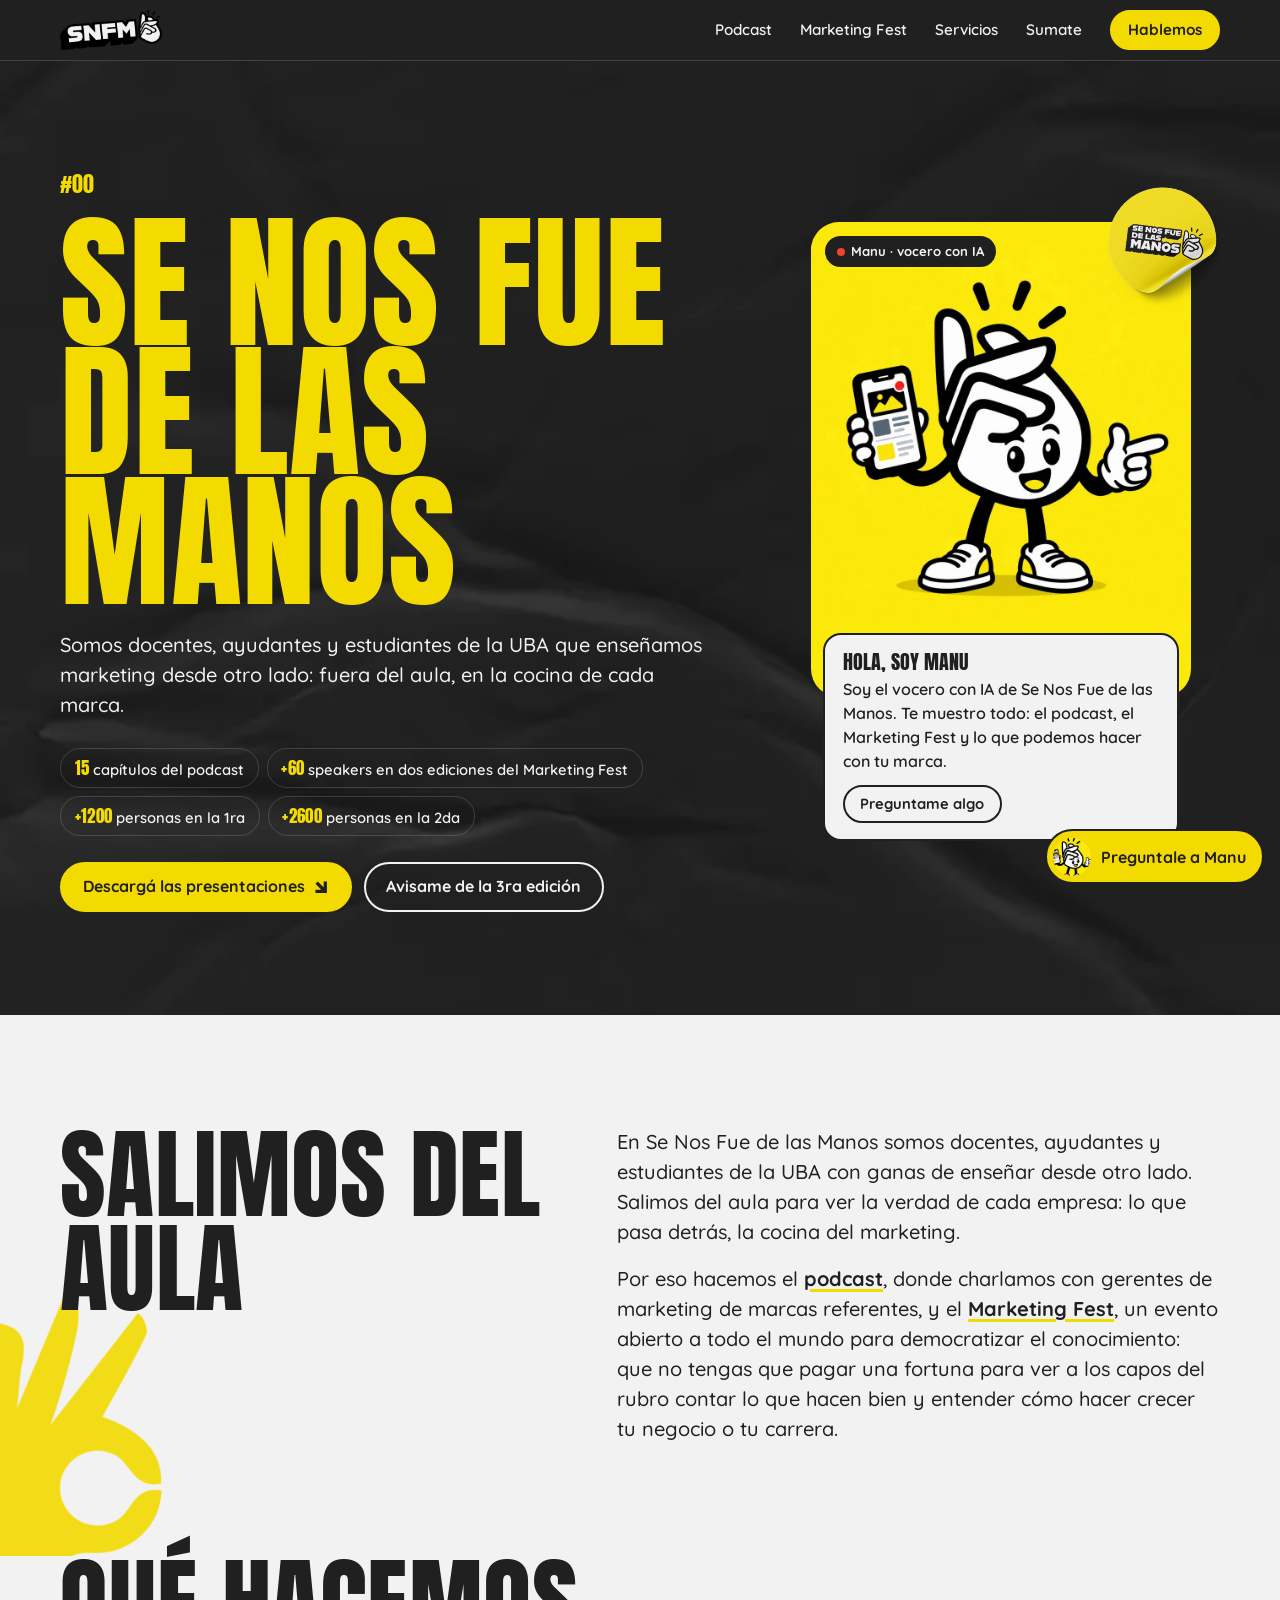
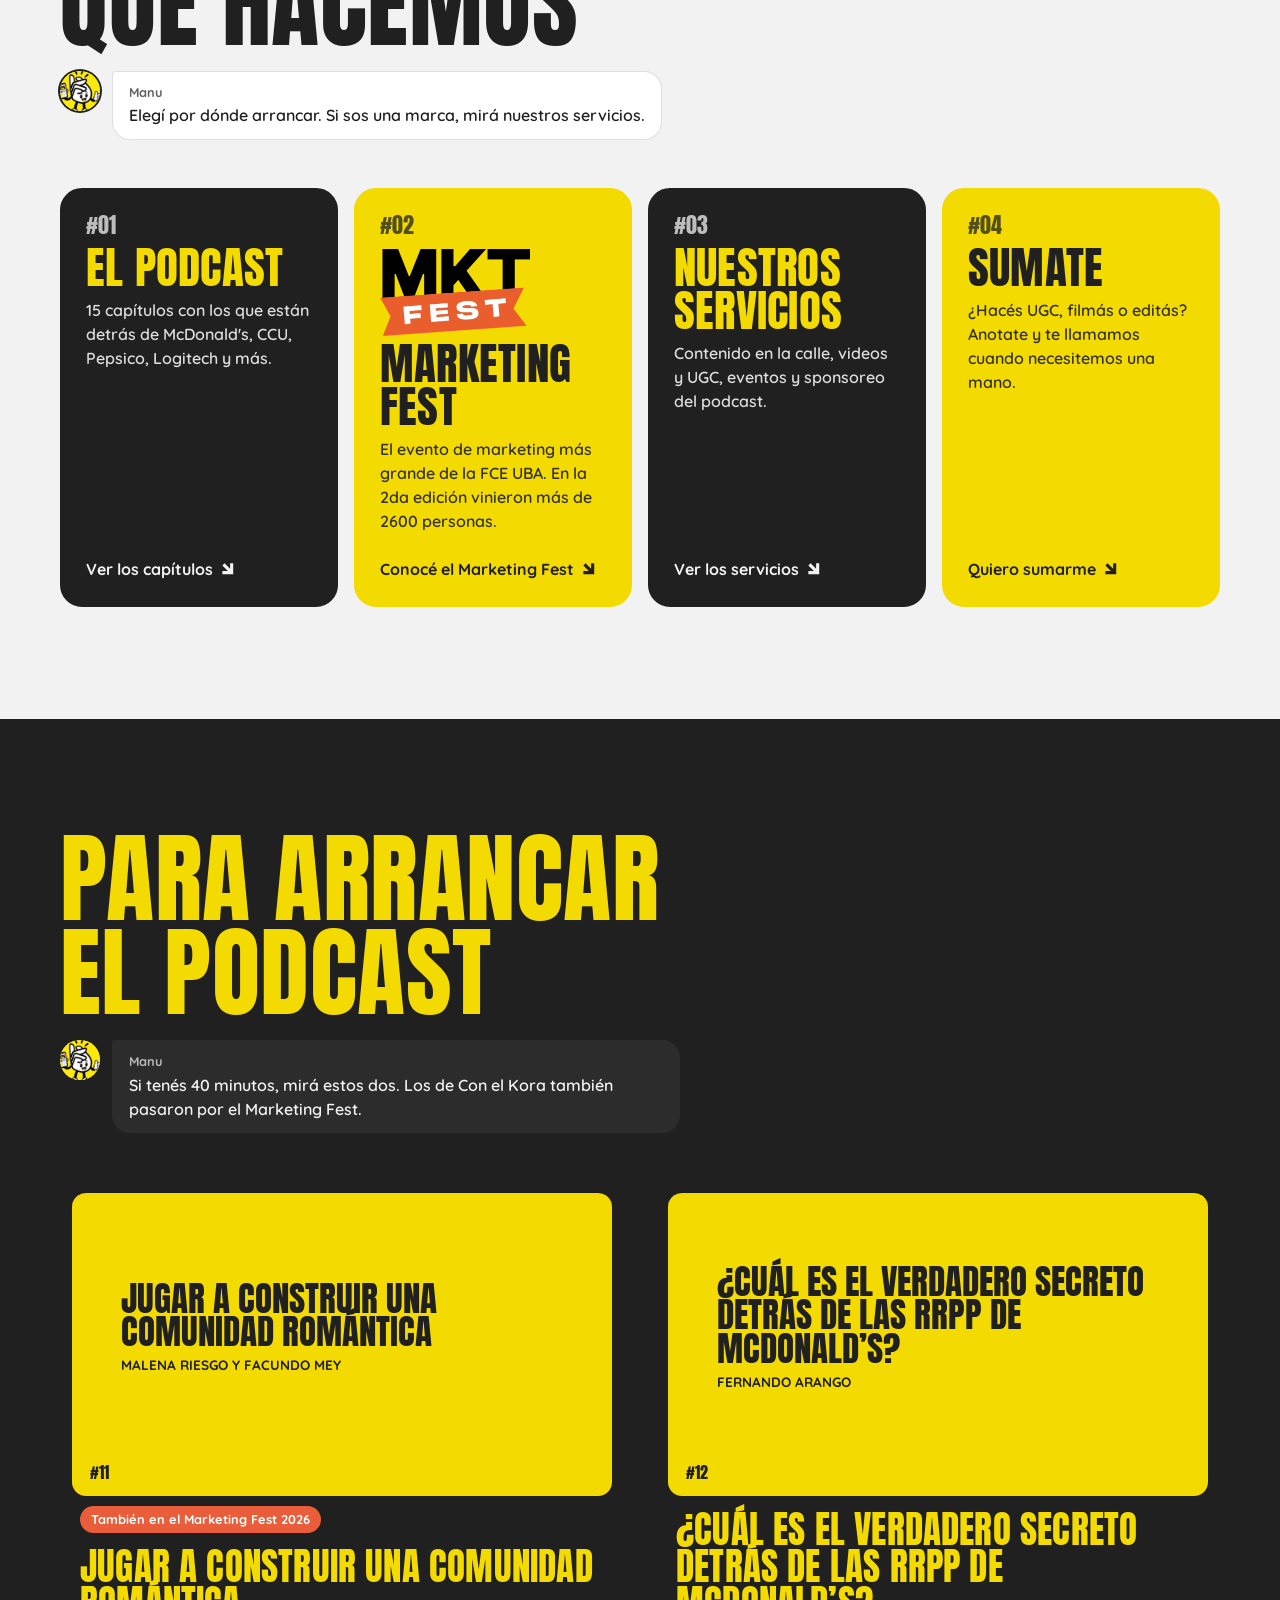
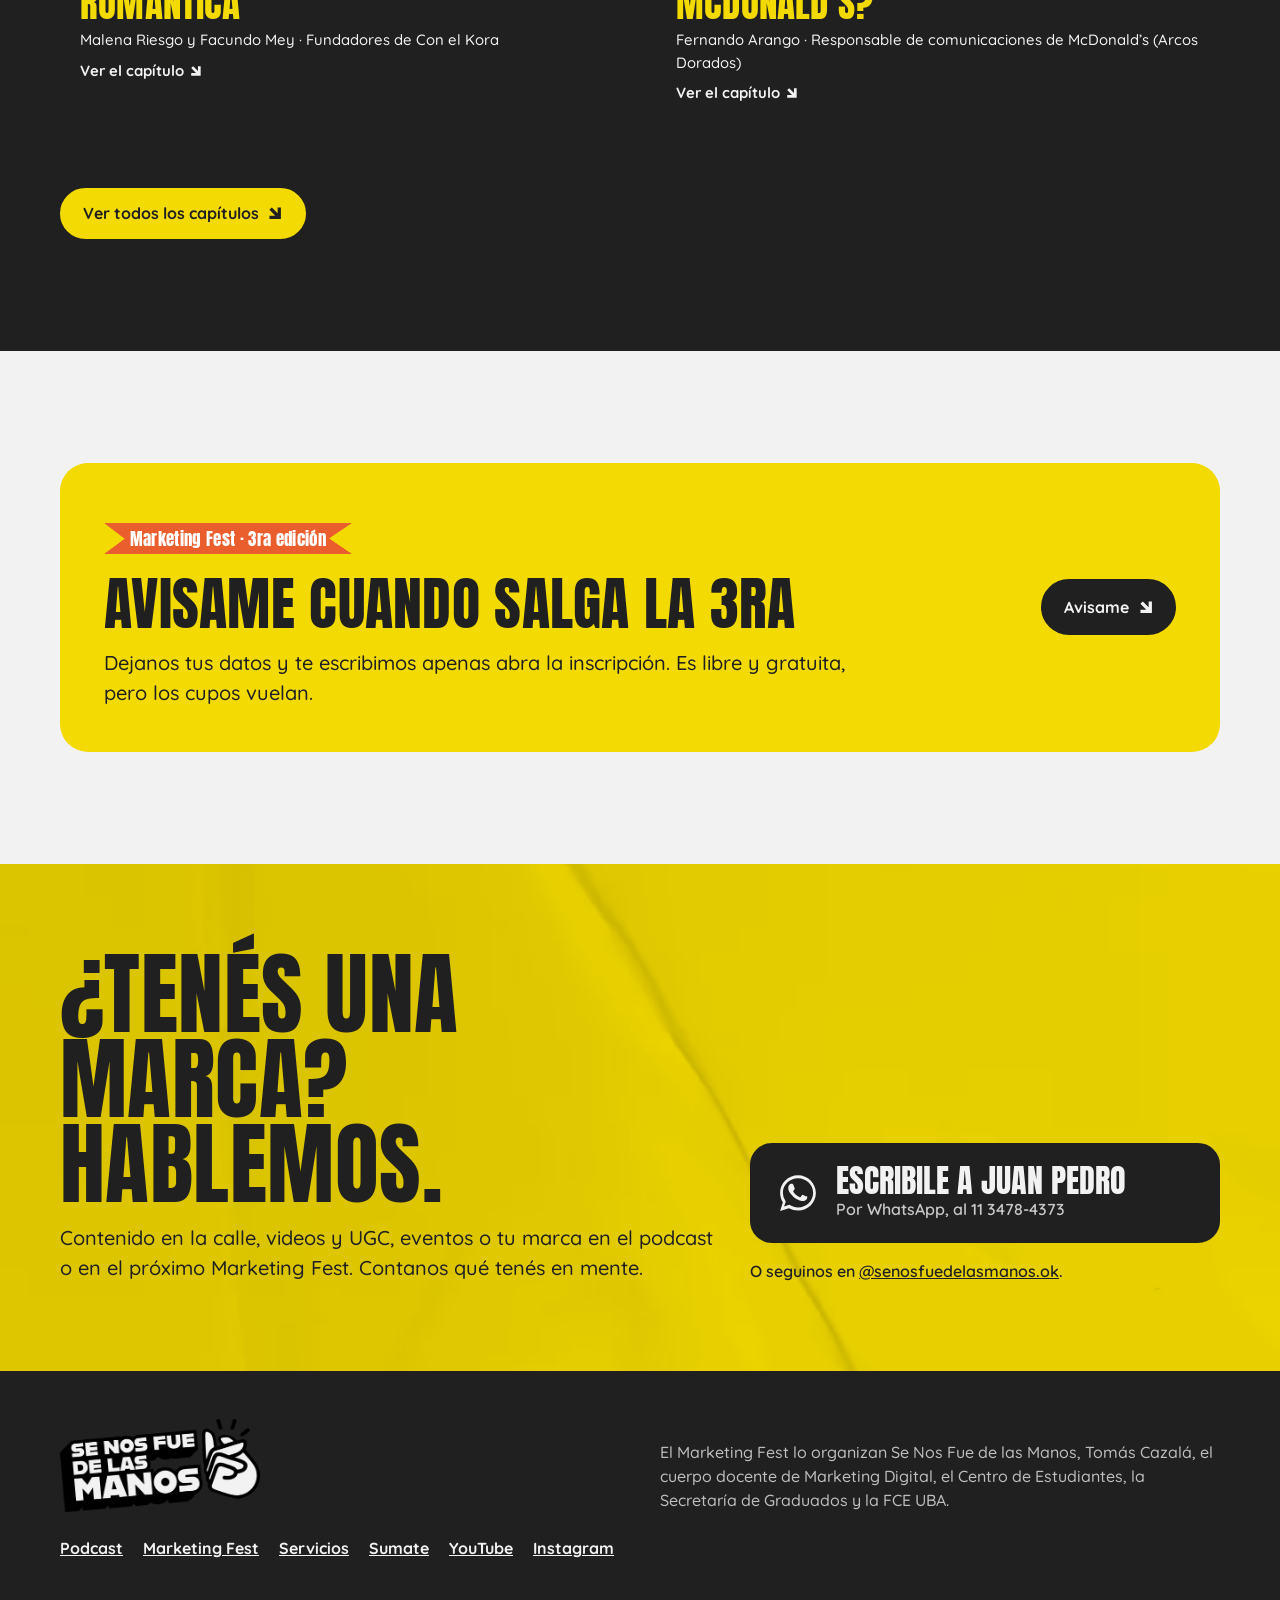
==== commit c28bdce7: "Sacar las pastillas de encima del título del inicio: tapaban las letras Co-Authored-By: Claude Opus " ====
--- a/index.html
+++ b/index.html
@@ -28,7 +28,7 @@
 <link rel="stylesheet" href="assets/site.css">
 <script type="application/ld+json">{"@context":"https://schema.org","@type":"Organization","name":"Se Nos Fue de las Manos","alternateName":"SNFM","description":"Docentes, ayudantes y estudiantes de la UBA que enseñan marketing fuera del aula: podcast con gerentes de marketing de marcas referentes y el Marketing Fest, libre y gratuito.","sameAs":["https://www.youtube.com/@SeNosFueDeLasManos","https://www.instagram.com/senosfuedelasmanos.ok/"]}</script>
 <script>(function(){var m={inscripcion:'descargas','el-fest':'',speakers:'descargas',cronograma:'descargas',preguntas:'',sponsors:'gracias'},h=location.hash.slice(1);
-if(h in m){location.replace('marketing-fest/2026/'+(m[h]?'#'+m[h]:''));}else if(h==='primera-edicion'){location.replace('marketing-fest/2025/');}else if(h==='organizan'){location.replace('servicios/eventos/');}})();</script>
+if(h in m){location.replace(m[h]==='descargas'?'marketing-fest/2026/presentaciones/':'marketing-fest/2026/'+(m[h]?'#'+m[h]:''));}else if(h==='primera-edicion'){location.replace('marketing-fest/2025/');}else if(h==='organizan'){location.replace('servicios/eventos/');}})();</script>
 </head>
 <body>
 <!-- Google Tag Manager (noscript) -->
@@ -67,7 +67,7 @@
   <div class="wrap">
     <div>
       <p class="num">#00</p>
-      <h1 id="t-hero"><span>Se nos fue</span><span>de las manos</span><span class="pill p-red" aria-hidden="true">Podcast</span><span class="pill p-violet" aria-hidden="true">Marketing Fest</span></h1>
+      <h1 id="t-hero"><span>Se nos fue</span><span>de las manos</span></h1>
       <p class="lead">Somos docentes, ayudantes y estudiantes de la UBA que enseñamos marketing desde otro lado: fuera del aula, en la cocina de cada marca.</p>
       <ul class="chips" aria-label="En números">
         <li><b>15</b>capítulos del podcast</li>
@@ -76,7 +76,7 @@
         <li><b>+2600</b>personas en la 2da</li>
       </ul>
       <div class="btns">
-        <a class="cta" href="marketing-fest/2026/#descargas">Descargá las presentaciones <svg aria-hidden="true"><use href="assets/icons.svg#arr"/></svg></a>
+        <a class="cta" href="marketing-fest/2026/presentaciones/">Descargá las presentaciones <svg aria-hidden="true"><use href="assets/icons.svg#arr"/></svg></a>
         <a class="ghost" href="#tercera">Avisame de la 3ra edición</a>
       </div>
     </div>
@@ -207,7 +207,7 @@
   <div class="chat-log" id="chat-log" aria-live="polite"></div>
   <div class="chat-q" id="chat-q"></div>
 </dialog>
-<script>window.QA=[{"q":"¿Dónde bajo las presentaciones del Marketing Fest?","a":"Están en <a href=\"marketing-fest/2026/#descargas\">la página de la 2da edición</a>, separadas por día. Tocá \"Descargar PDF\" en la charla que quieras."},{"q":"¿Cuándo es la 3ra edición del Marketing Fest?","a":"Todavía no tiene fecha. Dejá tus datos en <a href=\"marketing-fest/#tercera\">Avisame cuando salga la 3ra</a> y te escribimos apenas abra la inscripción."},{"q":"¿Dónde veo el podcast?","a":"En nuestro <a href=\"https://www.youtube.com/@SeNosFueDeLasManos\" target=\"_blank\" rel=\"noopener\">canal de YouTube</a>. Si no sabés por cuál arrancar, andá por el de Con el Kora o el de McDonald's. Están todos en <a href=\"podcast/\">la página del podcast</a>."},{"q":"Tengo una marca, ¿qué pueden hacer conmigo?","a":"Mirá <a href=\"servicios/\">nuestros servicios</a>: <a href=\"servicios/contenido-en-la-calle/\">Contenido en la calle</a>, <a href=\"servicios/videos-y-ugc/\">videos y UGC</a> con nosotros o alguien de tu equipo como cara, <a href=\"servicios/eventos/\">eventos</a> como el Marketing Fest y tu marca en el podcast."},{"q":"¿Cómo me sumo a Se Nos Fue?","a":"Anotate en <a href=\"sumate/\">Sumate</a> y contanos en qué podés ayudar. Ojo: no es remunerado, lo hacemos por amor al marketing."},{"q":"¿Mi marca puede ser sponsor del podcast?","a":"¡Sí! Sponsorear solo el podcast sale 2.000 USD. Mirá <a href=\"servicios/sponsor-del-podcast/\">qué incluye</a> o escribile directo a Juan Pedro por <a href=\"https://wa.me/5491134784373?text=%C2%A1Hola%2C%20Juampe!%20%C2%BFC%C3%B3mo%20est%C3%A1s%3F%20Te%20escribo%20desde%20la%20web%20de%20Se%20Nos%20Fue%20de%20las%20Manos%20porque%20quiero%20que%20mi%20marca%20sea%20sponsor%20del%20podcast.\" target=\"_blank\" rel=\"noopener\">WhatsApp</a>."},{"q":"¿Puedo hacer un capítulo del podcast sin ser sponsor?","a":"¡Sí, y es gratis! Proponé tu capítulo en <a href=\"podcast/#invitado\">Vení al podcast</a>."},{"q":"¿Cómo hago para ser speaker en el Marketing Fest?","a":"Es gratis. Contanos tu propuesta de valor (qué se lleva la gente de tu charla) en <a href=\"marketing-fest/#speaker\">Sé speaker en el Marketing Fest</a>."},{"q":"¿Cómo sumo mi marca como sponsor de la 3ra edición?","a":"Dejanos tus datos en <a href=\"marketing-fest/#sponsor-3ra\">Sumá tu marca como sponsor</a> y te mandamos las opciones."},{"q":"¿Cuánto sale?","a":"Depende de la idea. Escribile a Juan Pedro por <a href=\"https://wa.me/5491134784373?text=%C2%A1Hola%2C%20Juampe!%20%C2%BFC%C3%B3mo%20est%C3%A1s%3F%20Te%20escribo%20desde%20la%20web%20de%20Se%20Nos%20Fue%20de%20las%20Manos%20para%20trabajar%20juntos.\" target=\"_blank\" rel=\"noopener\">WhatsApp</a>, contale qué tenés en mente y te pasa una propuesta."},{"q":"¿Quién sos?","a":"Soy Manu, el vocero con IA de Se Nos Fue de las Manos. Te ayudo a encontrar lo que buscás en la web. Para algo más, te paso con el equipo."}];</script>
+<script>window.QA=[{"q":"¿Dónde bajo las presentaciones del Marketing Fest?","a":"Están en <a href=\"marketing-fest/2026/presentaciones/\">las presentaciones de la 2da edición</a>, separadas por día. Tocá \"Descargar PDF\" en la charla que quieras."},{"q":"¿Cuándo es la 3ra edición del Marketing Fest?","a":"Todavía no tiene fecha. Dejá tus datos en <a href=\"marketing-fest/#tercera\">Avisame cuando salga la 3ra</a> y te escribimos apenas abra la inscripción."},{"q":"¿Dónde veo el podcast?","a":"En nuestro <a href=\"https://www.youtube.com/@SeNosFueDeLasManos\" target=\"_blank\" rel=\"noopener\">canal de YouTube</a>. Si no sabés por cuál arrancar, andá por el de Con el Kora o el de McDonald's. Están todos en <a href=\"podcast/\">la página del podcast</a>."},{"q":"Tengo una marca, ¿qué pueden hacer conmigo?","a":"Mirá <a href=\"servicios/\">nuestros servicios</a>: <a href=\"servicios/contenido-en-la-calle/\">Contenido en la calle</a>, <a href=\"servicios/videos-y-ugc/\">videos y UGC</a> con nosotros o alguien de tu equipo como cara, <a href=\"servicios/eventos/\">eventos</a> como el Marketing Fest y tu marca en el podcast."},{"q":"¿Cómo me sumo a Se Nos Fue?","a":"Anotate en <a href=\"sumate/\">Sumate</a> y contanos en qué podés ayudar. Ojo: no es remunerado, lo hacemos por amor al marketing."},{"q":"¿Mi marca puede ser sponsor del podcast?","a":"¡Sí! Sponsorear solo el podcast sale 2.000 USD. Mirá <a href=\"servicios/sponsor-del-podcast/\">qué incluye</a> o escribile directo a Juan Pedro por <a href=\"https://wa.me/5491134784373?text=%C2%A1Hola%2C%20Juampe!%20%C2%BFC%C3%B3mo%20est%C3%A1s%3F%20Te%20escribo%20desde%20la%20web%20de%20Se%20Nos%20Fue%20de%20las%20Manos%20porque%20quiero%20que%20mi%20marca%20sea%20sponsor%20del%20podcast.\" target=\"_blank\" rel=\"noopener\">WhatsApp</a>."},{"q":"¿Puedo hacer un capítulo del podcast sin ser sponsor?","a":"¡Sí, y es gratis! Proponé tu capítulo en <a href=\"podcast/#invitado\">Vení al podcast</a>."},{"q":"¿Cómo hago para ser speaker en el Marketing Fest?","a":"Es gratis. Contanos tu propuesta de valor (qué se lleva la gente de tu charla) en <a href=\"marketing-fest/#speaker\">Sé speaker en el Marketing Fest</a>."},{"q":"¿Cómo sumo mi marca como sponsor de la 3ra edición?","a":"Dejanos tus datos en <a href=\"marketing-fest/#sponsor-3ra\">Sumá tu marca como sponsor</a> y te mandamos las opciones."},{"q":"¿Cuánto sale?","a":"Depende de la idea. Escribile a Juan Pedro por <a href=\"https://wa.me/5491134784373?text=%C2%A1Hola%2C%20Juampe!%20%C2%BFC%C3%B3mo%20est%C3%A1s%3F%20Te%20escribo%20desde%20la%20web%20de%20Se%20Nos%20Fue%20de%20las%20Manos%20para%20trabajar%20juntos.\" target=\"_blank\" rel=\"noopener\">WhatsApp</a>, contale qué tenés en mente y te pasa una propuesta."},{"q":"¿Quién sos?","a":"Soy Manu, el vocero con IA de Se Nos Fue de las Manos. Te ayudo a encontrar lo que buscás en la web. Para algo más, te paso con el equipo."}];</script>
 <script src="assets/site.js" defer></script>
 </body>
 </html>
--- a/assets/site.css
+++ b/assets/site.css
@@ -458,13 +458,6 @@
 .nav .home img{display:block;width:auto;height:40px}
 .foot img.logo{display:block;width:200px;height:auto}
 
-/* pastillas tipo sticker sobre el título (como en el manual) */
-.hero h1{position:relative}
-.pill{position:absolute;display:inline-block;font-family:var(--body);font-weight:700;text-transform:uppercase;font-size:clamp(.8rem,1.3vw,1.05rem);letter-spacing:.02em;line-height:1;padding:.5em 1.1em;border-radius:999px;color:var(--ink);white-space:nowrap}
-.pill.p-red{background:var(--red);transform:rotate(4deg);right:8%;top:-.4em}
-.pill.p-violet{background:var(--purple);transform:rotate(-6deg);left:2%;bottom:-.7em}
-@media (max-width:600px){.pill.p-red{right:0}}
-
 /* sticker redondo pegado en la tarjeta de Manu */
 .manu .sticker{position:absolute;z-index:2;width:118px;height:auto;right:-34px;top:-34px;transform:rotate(12deg);pointer-events:none}
 @media (max-width:899px){.manu .sticker{width:88px;right:-12px;top:-26px}}
@@ -498,3 +491,14 @@
   .aviso.closed>div:first-child>*{grid-column:1;justify-self:start}
   .aviso.closed>div:first-child>.open-form{grid-column:2;grid-row:1/span 5;margin:0;align-self:center}
 }
+
+/* muestra de fotos en la página de la edición (la galería completa está en /fotos/) */
+.gal-teaser{display:grid;grid-template-columns:repeat(2,1fr);gap:10px}
+.gal-teaser figure{margin:0;border-radius:12px;overflow:hidden;aspect-ratio:4/3;background:var(--line)}
+.gal-teaser img{width:100%;height:100%;object-fit:cover}
+h2.gal-cat{font-size:clamp(1.8rem,3.4vw,2.6rem);margin:2.5rem 0 1rem}
+h2.gal-cat:first-child{margin-top:0}
+
+/* bloque "Las presentaciones" en la página de la 2da edición (la lista completa está en /presentaciones/) */
+.dl-card{display:flex;flex-wrap:wrap;gap:1.5rem 3rem;align-items:center;justify-content:space-between;margin:clamp(40px,6vw,72px) 0 0;padding:clamp(24px,4vw,40px);border:1px solid var(--deep-line);border-radius:22px}
+.dl-card h2{font-size:clamp(2.4rem,6vw,4.4rem);color:var(--y)}
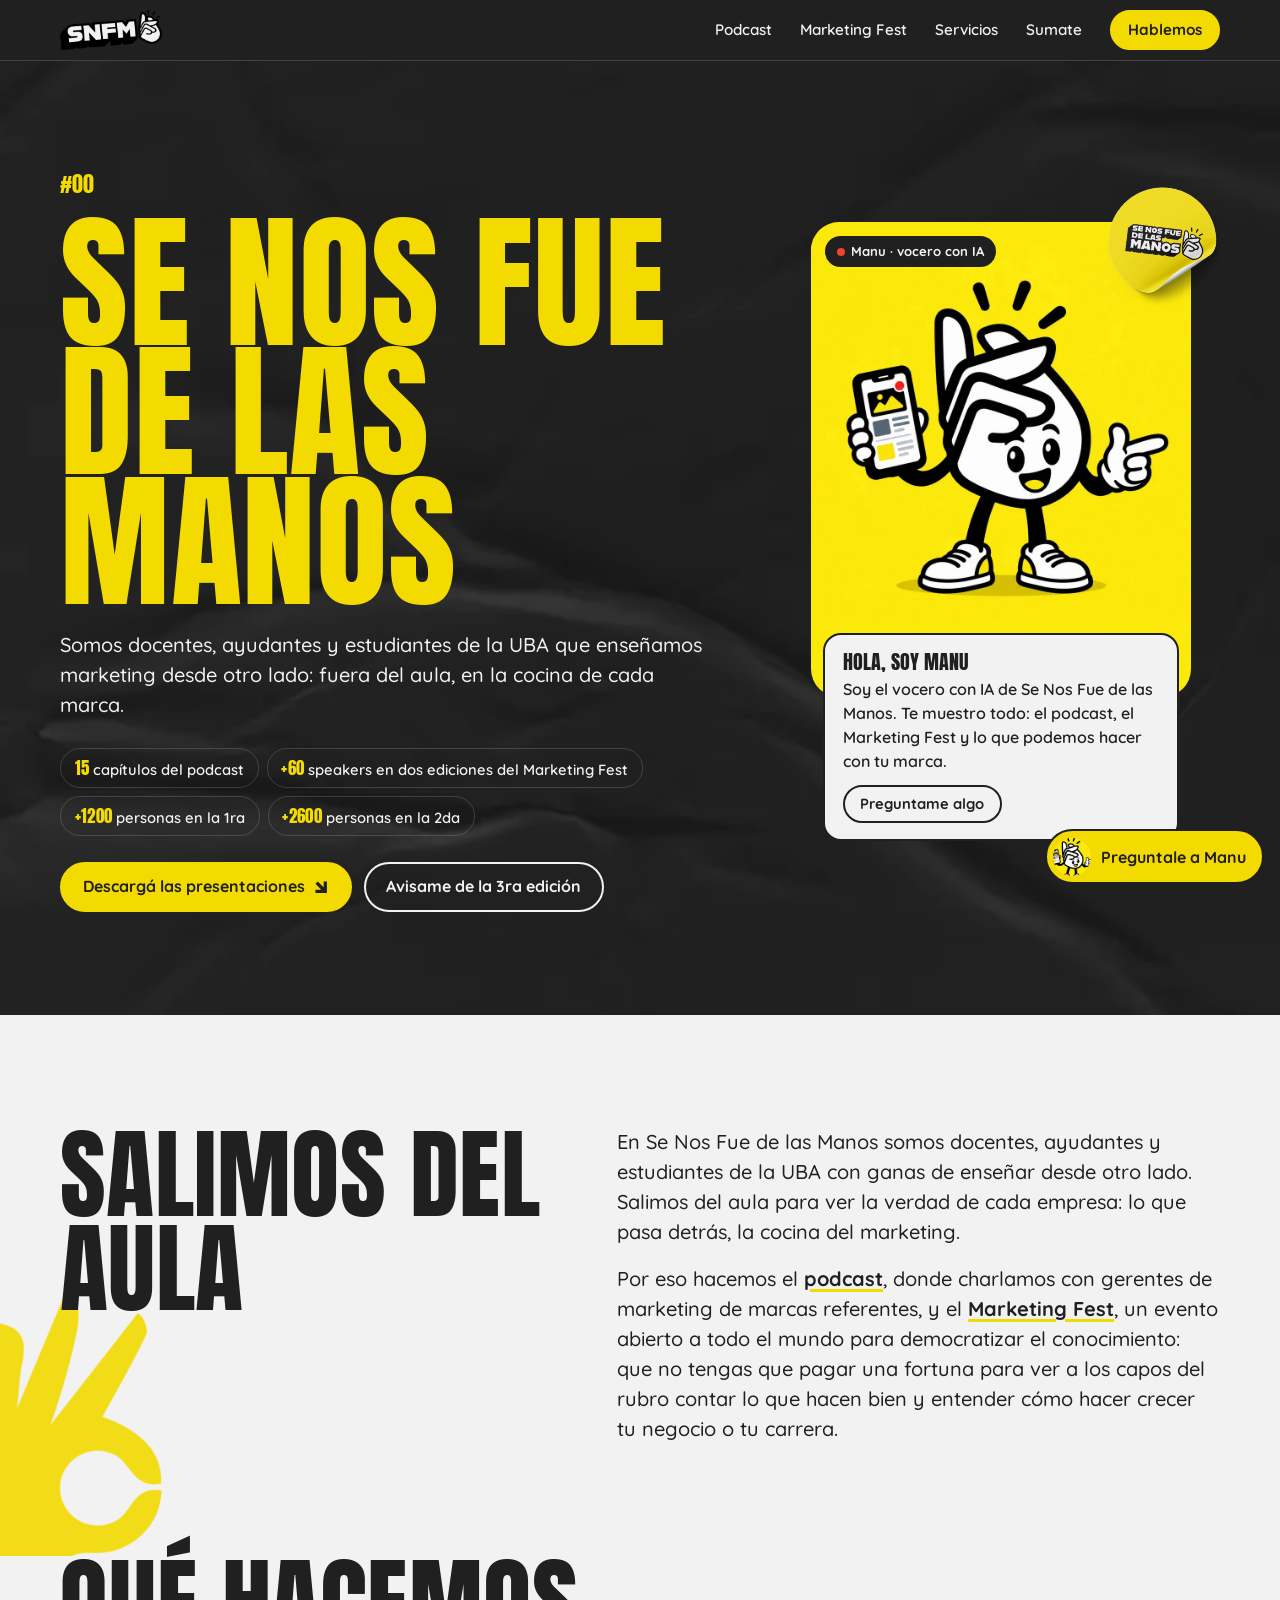
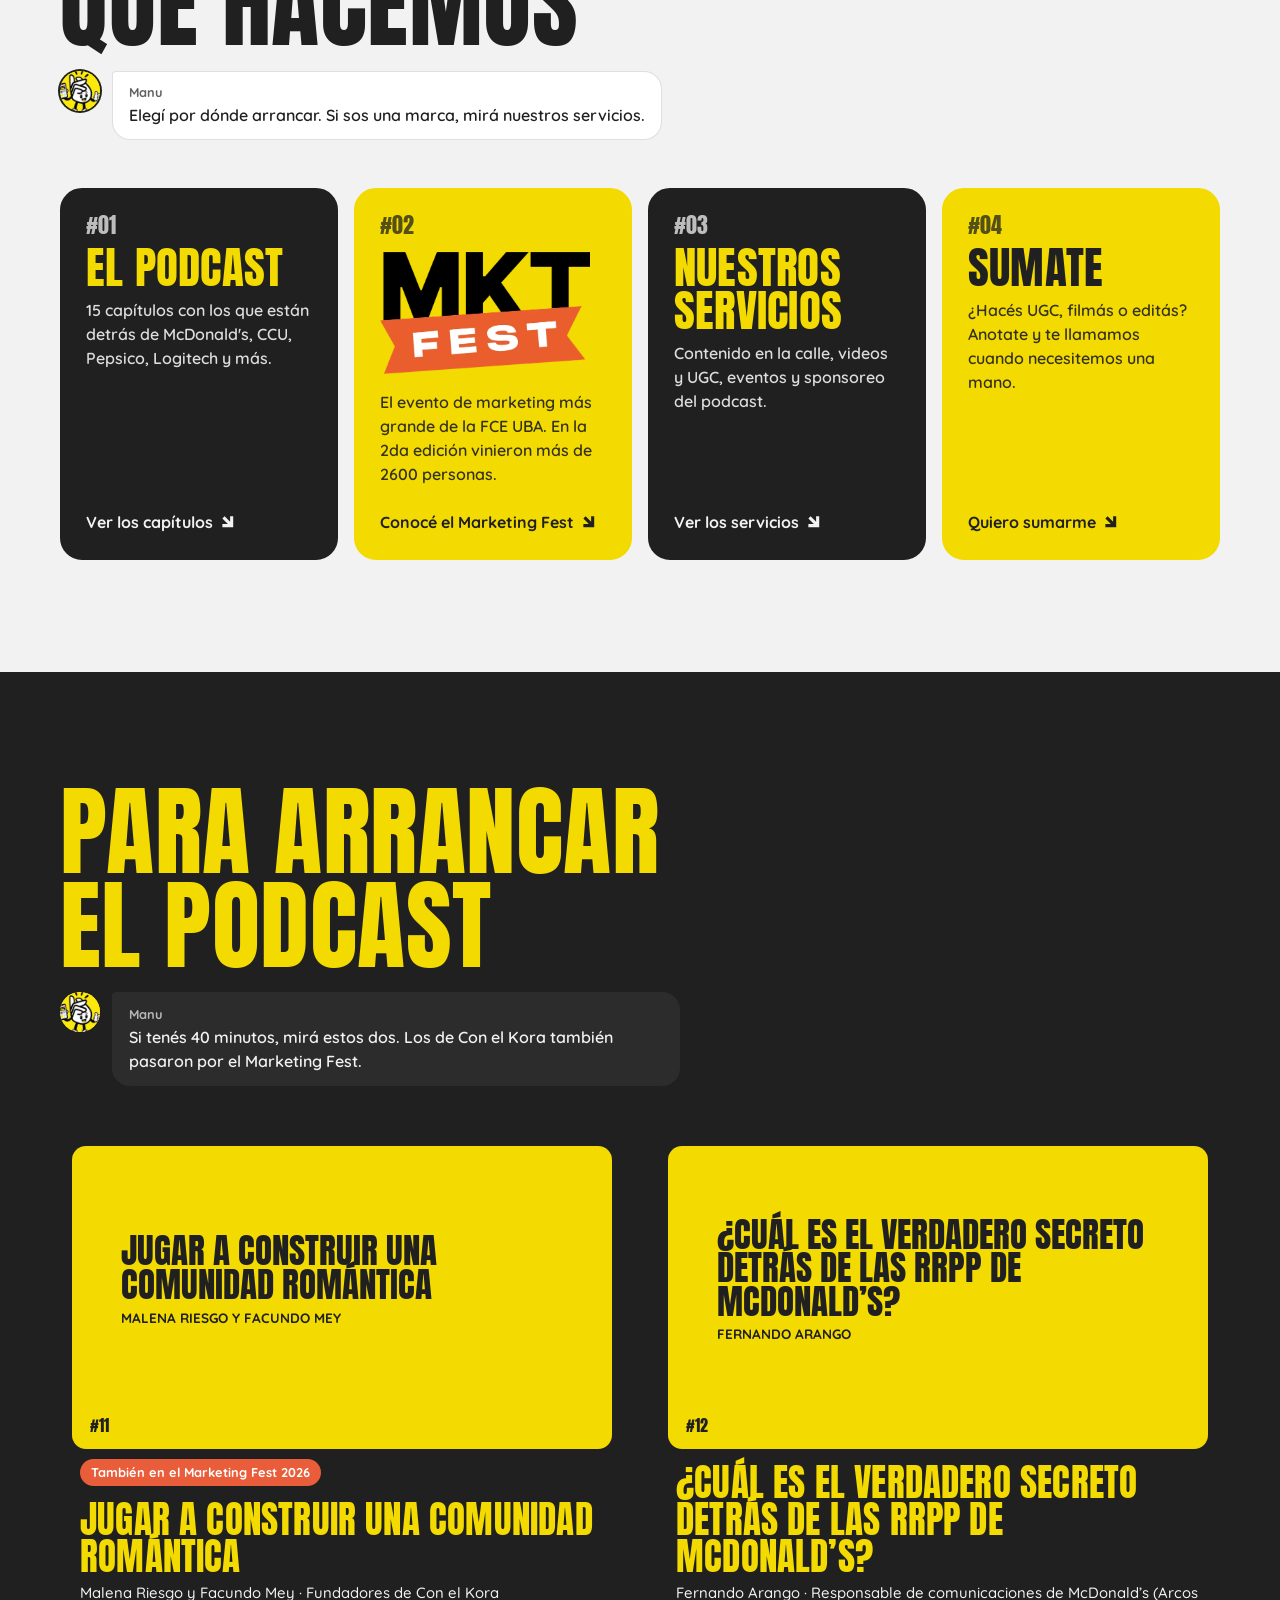
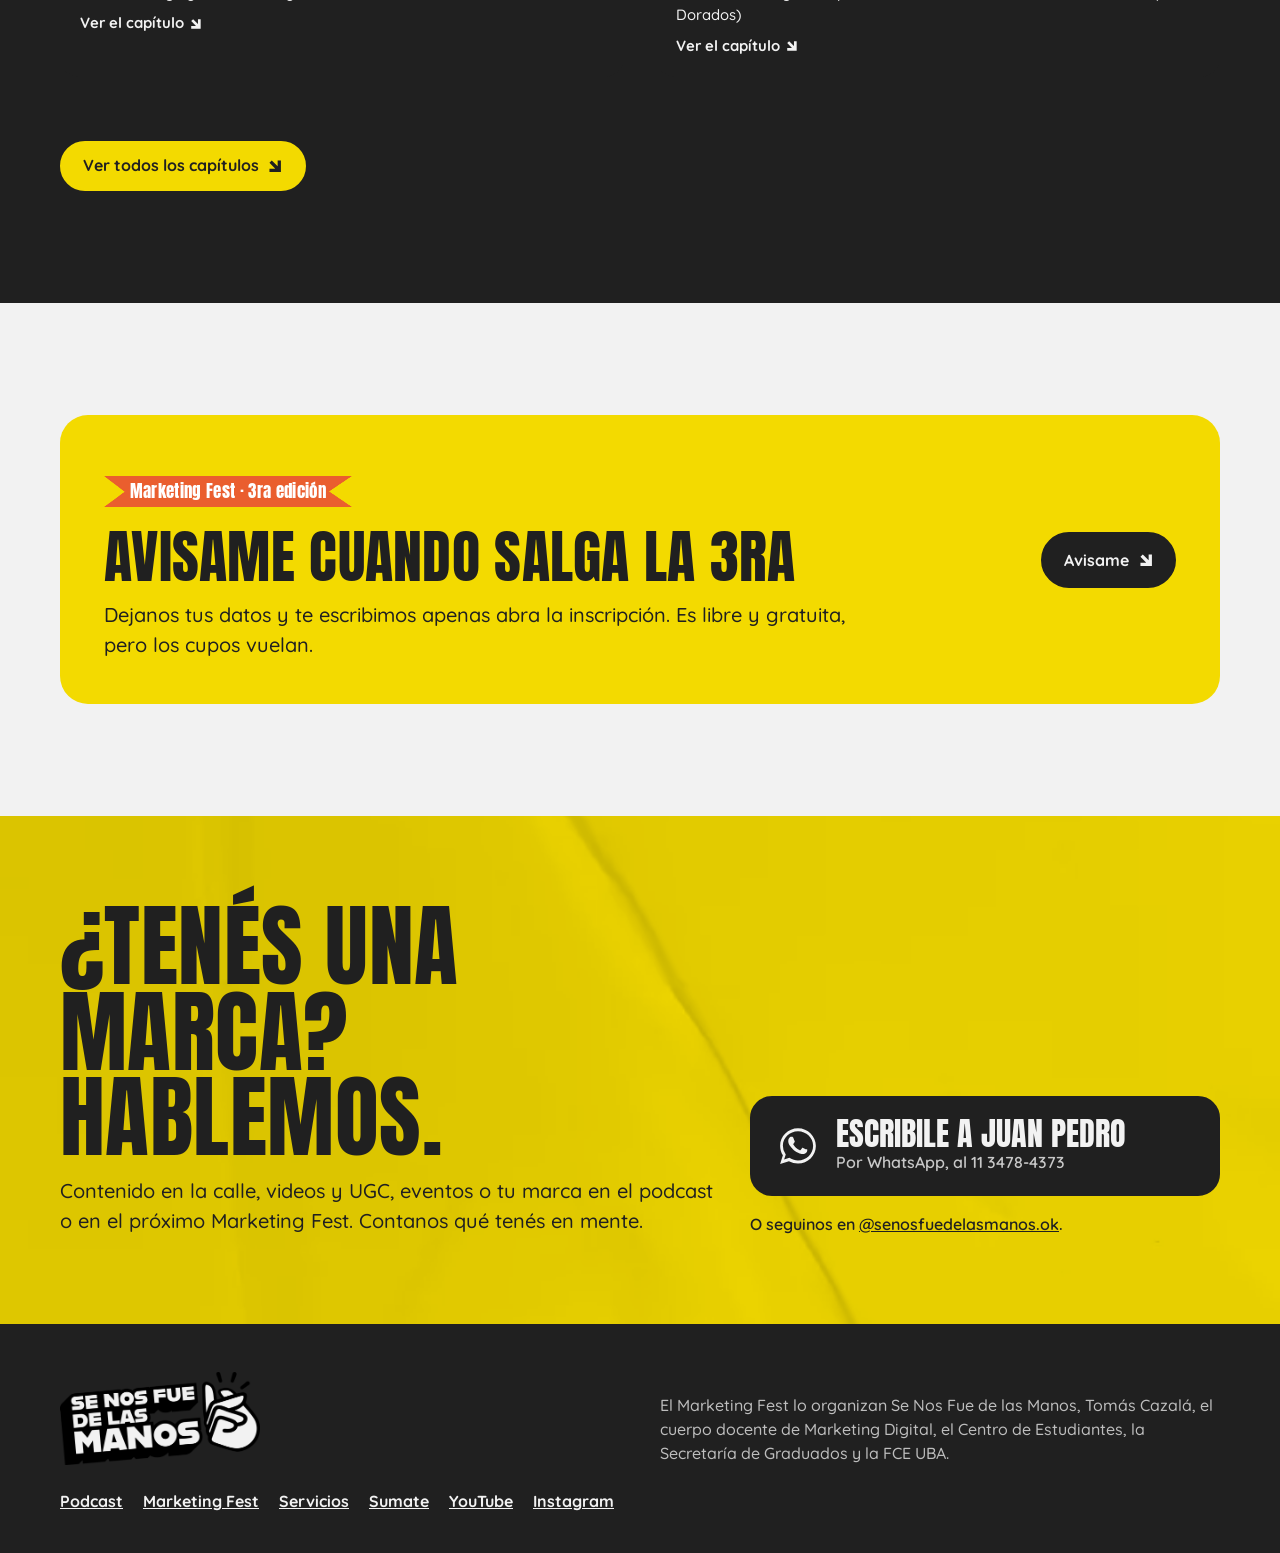
==== commit 3496740b: "Dejar solo el logo MKT FEST en la tarjeta del Marketing Fest del inicio Co-Authored-By: Claude Opus " ====
--- a/index.html
+++ b/index.html
@@ -114,7 +114,7 @@
     </div>
     <div class="cards">
       <a class="card" href="podcast/"><div><span class="num">#01</span><h3>El podcast</h3><p>15 capítulos con los que están detrás de McDonald's, CCU, Pepsico, Logitech y más.</p></div><span class="go">Ver los capítulos <svg aria-hidden="true"><use href="assets/icons.svg#arr"/></svg></span></a>
-      <a class="card" href="marketing-fest/"><div><span class="num">#02</span><img class="card-logo" src="assets/img/fest/logo-mkt-fest.webp" alt="" aria-hidden="true"><h3>Marketing Fest</h3><p>El evento de marketing más grande de la FCE UBA. En la 2da edición vinieron más de 2600 personas.</p></div><span class="go">Conocé el Marketing Fest <svg aria-hidden="true"><use href="assets/icons.svg#arr"/></svg></span></a>
+      <a class="card" href="marketing-fest/"><div><span class="num">#02</span><h3 class="card-logo-title"><img class="card-logo" src="assets/img/fest/logo-mkt-fest.webp" alt="Marketing Fest"></h3><p>El evento de marketing más grande de la FCE UBA. En la 2da edición vinieron más de 2600 personas.</p></div><span class="go">Conocé el Marketing Fest <svg aria-hidden="true"><use href="assets/icons.svg#arr"/></svg></span></a>
       <a class="card" href="servicios/"><div><span class="num">#03</span><h3>Nuestros servicios</h3><p>Contenido en la calle, videos y UGC, eventos y sponsoreo del podcast.</p></div><span class="go">Ver los servicios <svg aria-hidden="true"><use href="assets/icons.svg#arr"/></svg></span></a>
       <a class="card" href="sumate/"><div><span class="num">#04</span><h3>Sumate</h3><p>¿Hacés UGC, filmás o editás? Anotate y te llamamos cuando necesitemos una mano.</p></div><span class="go">Quiero sumarme <svg aria-hidden="true"><use href="assets/icons.svg#arr"/></svg></span></a>
     </div>
--- a/assets/site.css
+++ b/assets/site.css
@@ -502,3 +502,5 @@
 /* bloque "Las presentaciones" en la página de la 2da edición (la lista completa está en /presentaciones/) */
 .dl-card{display:flex;flex-wrap:wrap;gap:1.5rem 3rem;align-items:center;justify-content:space-between;margin:clamp(40px,6vw,72px) 0 0;padding:clamp(24px,4vw,40px);border:1px solid var(--deep-line);border-radius:22px}
 .dl-card h2{font-size:clamp(2.4rem,6vw,4.4rem);color:var(--y)}
+.card h3.card-logo-title{margin:.8rem 0 1rem}
+.card h3.card-logo-title .card-logo{width:210px;margin:0}
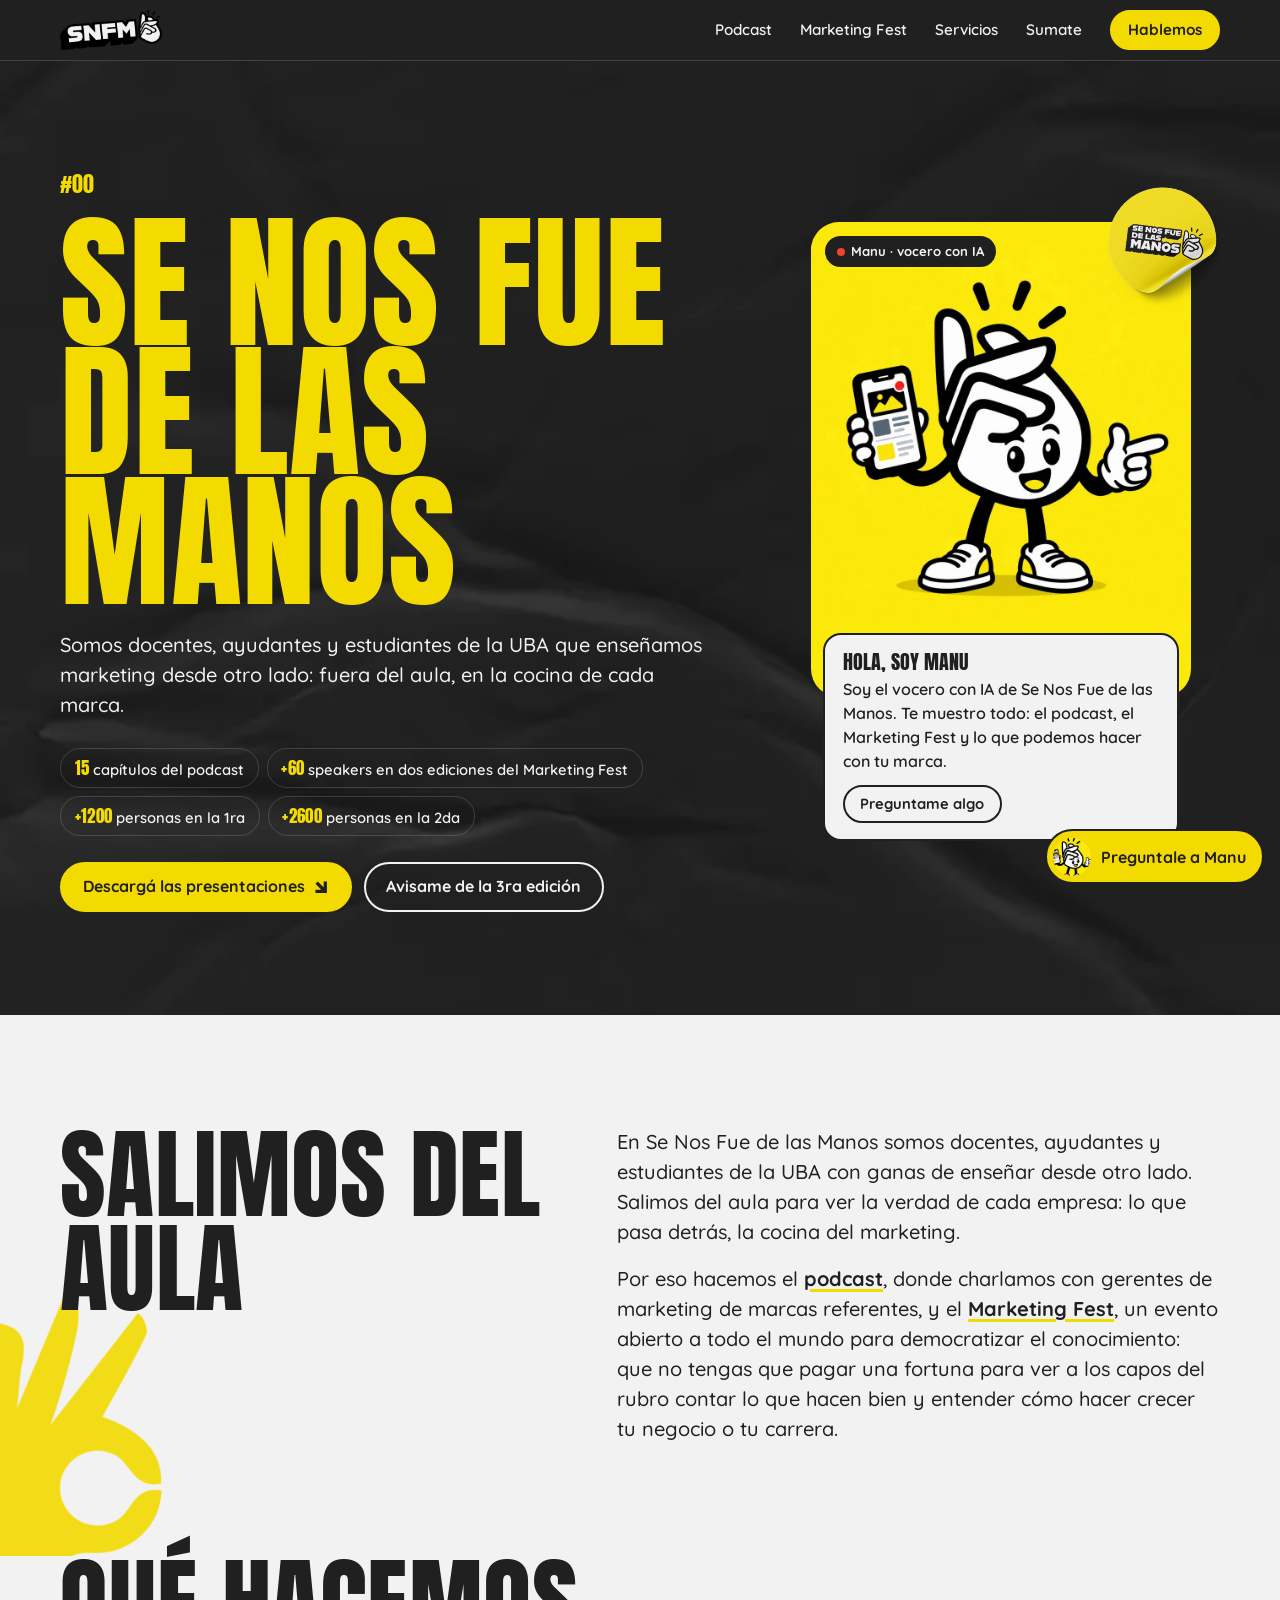
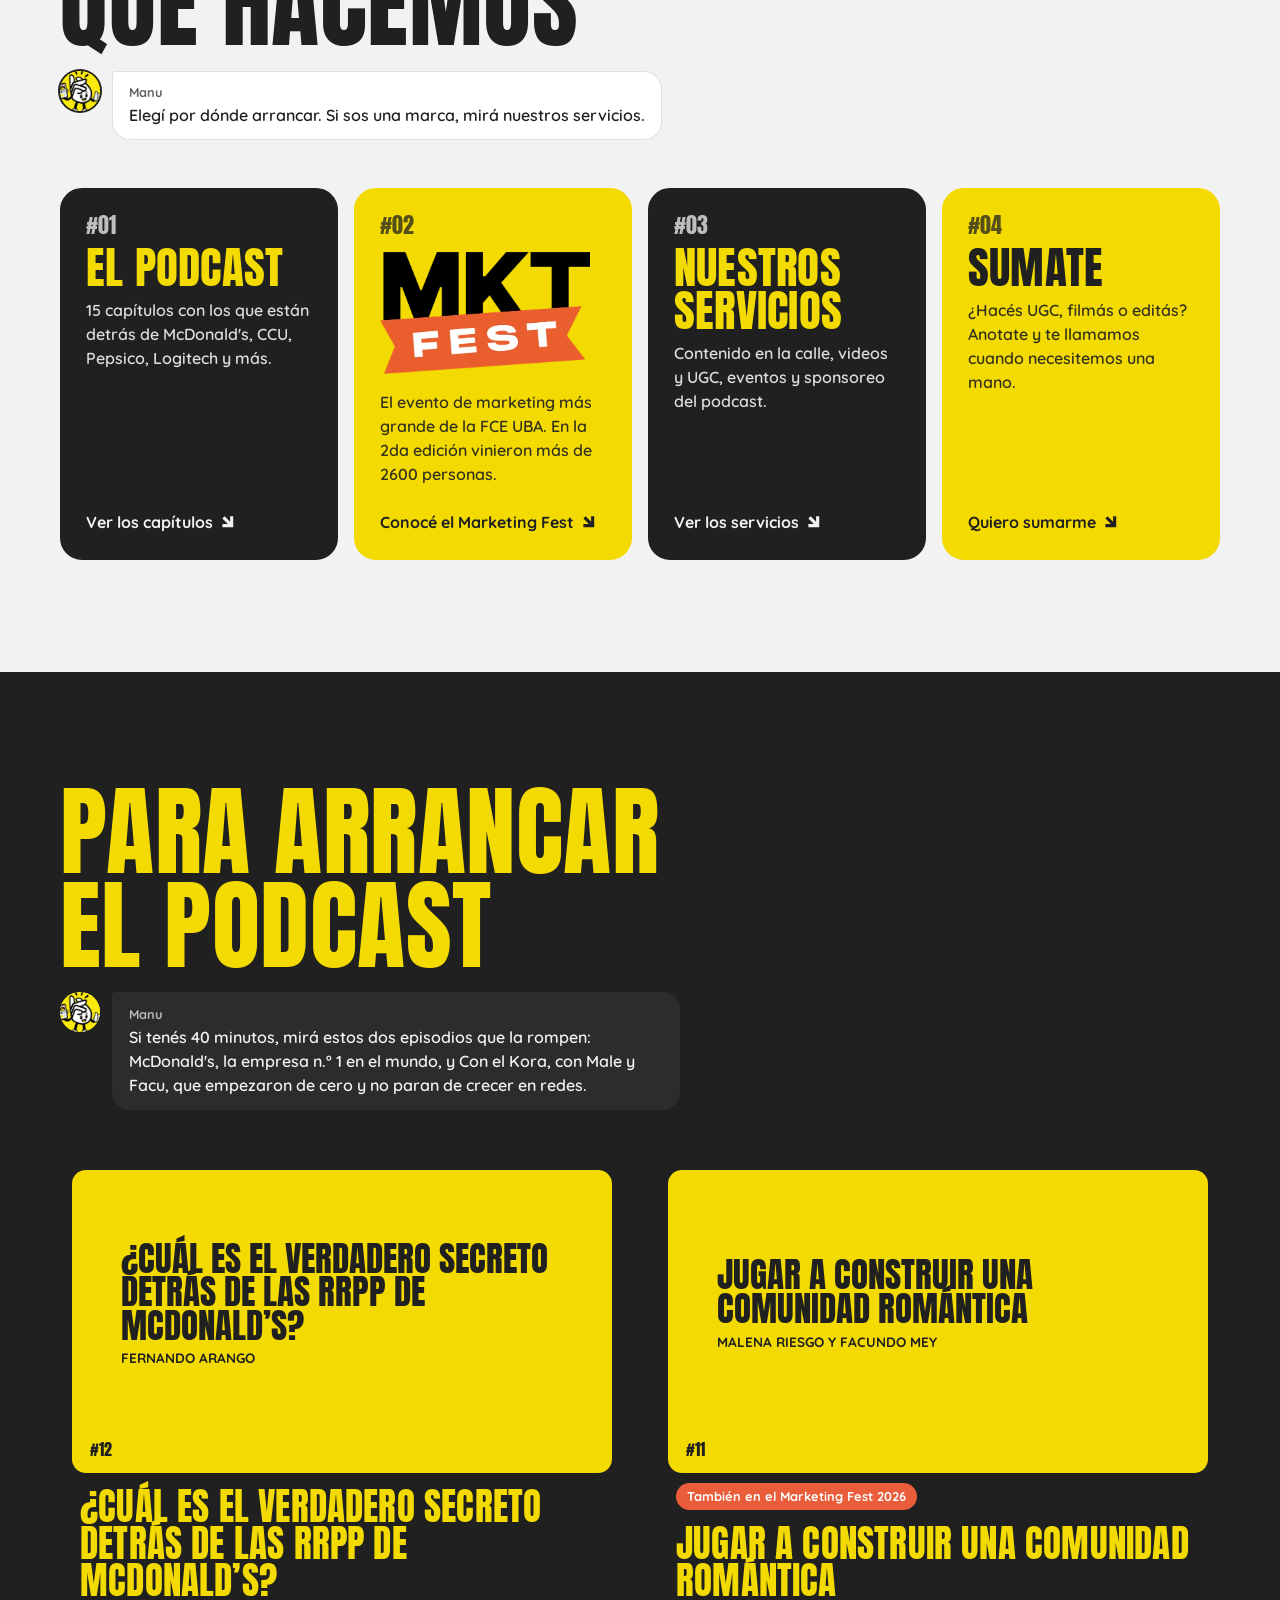
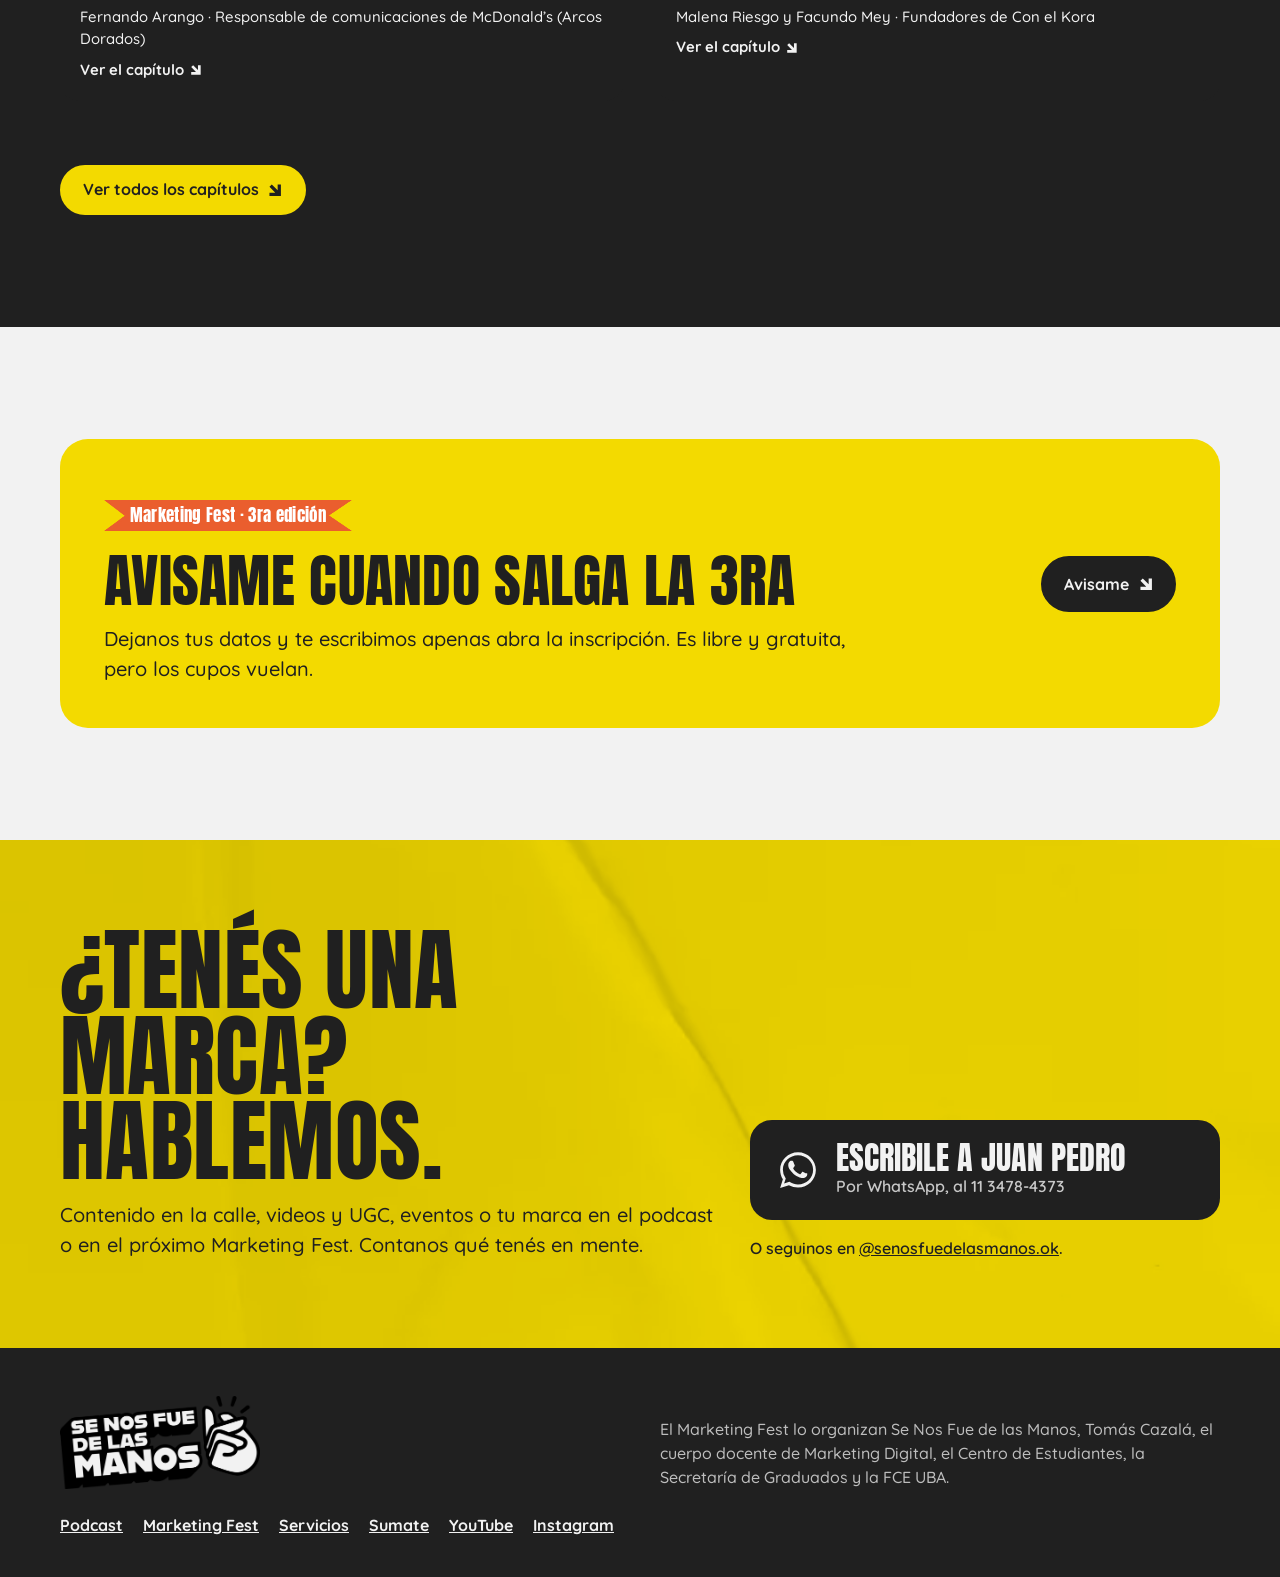
==== commit e9144fb1: "Nuevo texto de Manu para los capítulos destacados y McDonald's primero Co-Authored-By: Claude Opus 5" ====
--- a/index.html
+++ b/index.html
@@ -125,20 +125,20 @@
   <div class="wrap">
     <div class="ch-head">
       <h2 id="t-hot">Para arrancar el podcast</h2>
-      <div class="says"><span class="av" aria-hidden="true"><img src="assets/img/manu-avatar.webp" alt=""></span><p><b>Manu</b>Si tenés 40 minutos, mirá estos dos. Los de Con el Kora también pasaron por el Marketing Fest.</p></div>
-    </div>
-    <div class="hot"><a class="ep" href="https://youtu.be/58lgNq7-6qU" target="_blank" rel="noopener" data-ep="11">
+      <div class="says"><span class="av" aria-hidden="true"><img src="assets/img/manu-avatar.webp" alt=""></span><p><b>Manu</b>Si tenés 40 minutos, mirá estos dos episodios que la rompen: McDonald's, la empresa n.º 1 en el mundo, y Con el Kora, con Male y Facu, que empezaron de cero y no paran de crecer en redes.</p></div>
+    </div>
+    <div class="hot"><a class="ep" href="https://youtu.be/z7KLrqzyUEk" target="_blank" rel="noopener" data-ep="12">
+  <div class="thumb"><img src="https://i.ytimg.com/vi/z7KLrqzyUEk/hqdefault.jpg" alt="" loading="lazy" onerror="this.parentNode.classList.add('nothumb')"><span class="alt"><strong>¿Cuál es el verdadero secreto detrás de las RRPP de McDonald’s?</strong><span>Fernando Arango</span></span><span class="n">#12</span></div>
+  
+  <h3>¿Cuál es el verdadero secreto detrás de las RRPP de McDonald’s?</h3>
+  <p>Fernando Arango · Responsable de comunicaciones de McDonald’s (Arcos Dorados)</p>
+  <span class="go">Ver el capítulo <svg aria-hidden="true"><use href="assets/icons.svg#arr"/></svg></span>
+</a>
+<a class="ep" href="https://youtu.be/58lgNq7-6qU" target="_blank" rel="noopener" data-ep="11">
   <div class="thumb"><img src="https://i.ytimg.com/vi/58lgNq7-6qU/hqdefault.jpg" alt="" loading="lazy" onerror="this.parentNode.classList.add('nothumb')"><span class="alt"><strong>Jugar a construir una comunidad romántica</strong><span>Malena Riesgo y Facundo Mey</span></span><span class="n">#11</span></div>
   <span class="badge">También en el Marketing Fest 2026</span>
   <h3>Jugar a construir una comunidad romántica</h3>
   <p>Malena Riesgo y Facundo Mey · Fundadores de Con el Kora</p>
-  <span class="go">Ver el capítulo <svg aria-hidden="true"><use href="assets/icons.svg#arr"/></svg></span>
-</a>
-<a class="ep" href="https://youtu.be/z7KLrqzyUEk" target="_blank" rel="noopener" data-ep="12">
-  <div class="thumb"><img src="https://i.ytimg.com/vi/z7KLrqzyUEk/hqdefault.jpg" alt="" loading="lazy" onerror="this.parentNode.classList.add('nothumb')"><span class="alt"><strong>¿Cuál es el verdadero secreto detrás de las RRPP de McDonald’s?</strong><span>Fernando Arango</span></span><span class="n">#12</span></div>
-  
-  <h3>¿Cuál es el verdadero secreto detrás de las RRPP de McDonald’s?</h3>
-  <p>Fernando Arango · Responsable de comunicaciones de McDonald’s (Arcos Dorados)</p>
   <span class="go">Ver el capítulo <svg aria-hidden="true"><use href="assets/icons.svg#arr"/></svg></span>
 </a></div>
     <div class="btns"><a class="cta" href="podcast/">Ver todos los capítulos <svg aria-hidden="true"><use href="assets/icons.svg#arr"/></svg></a></div>
